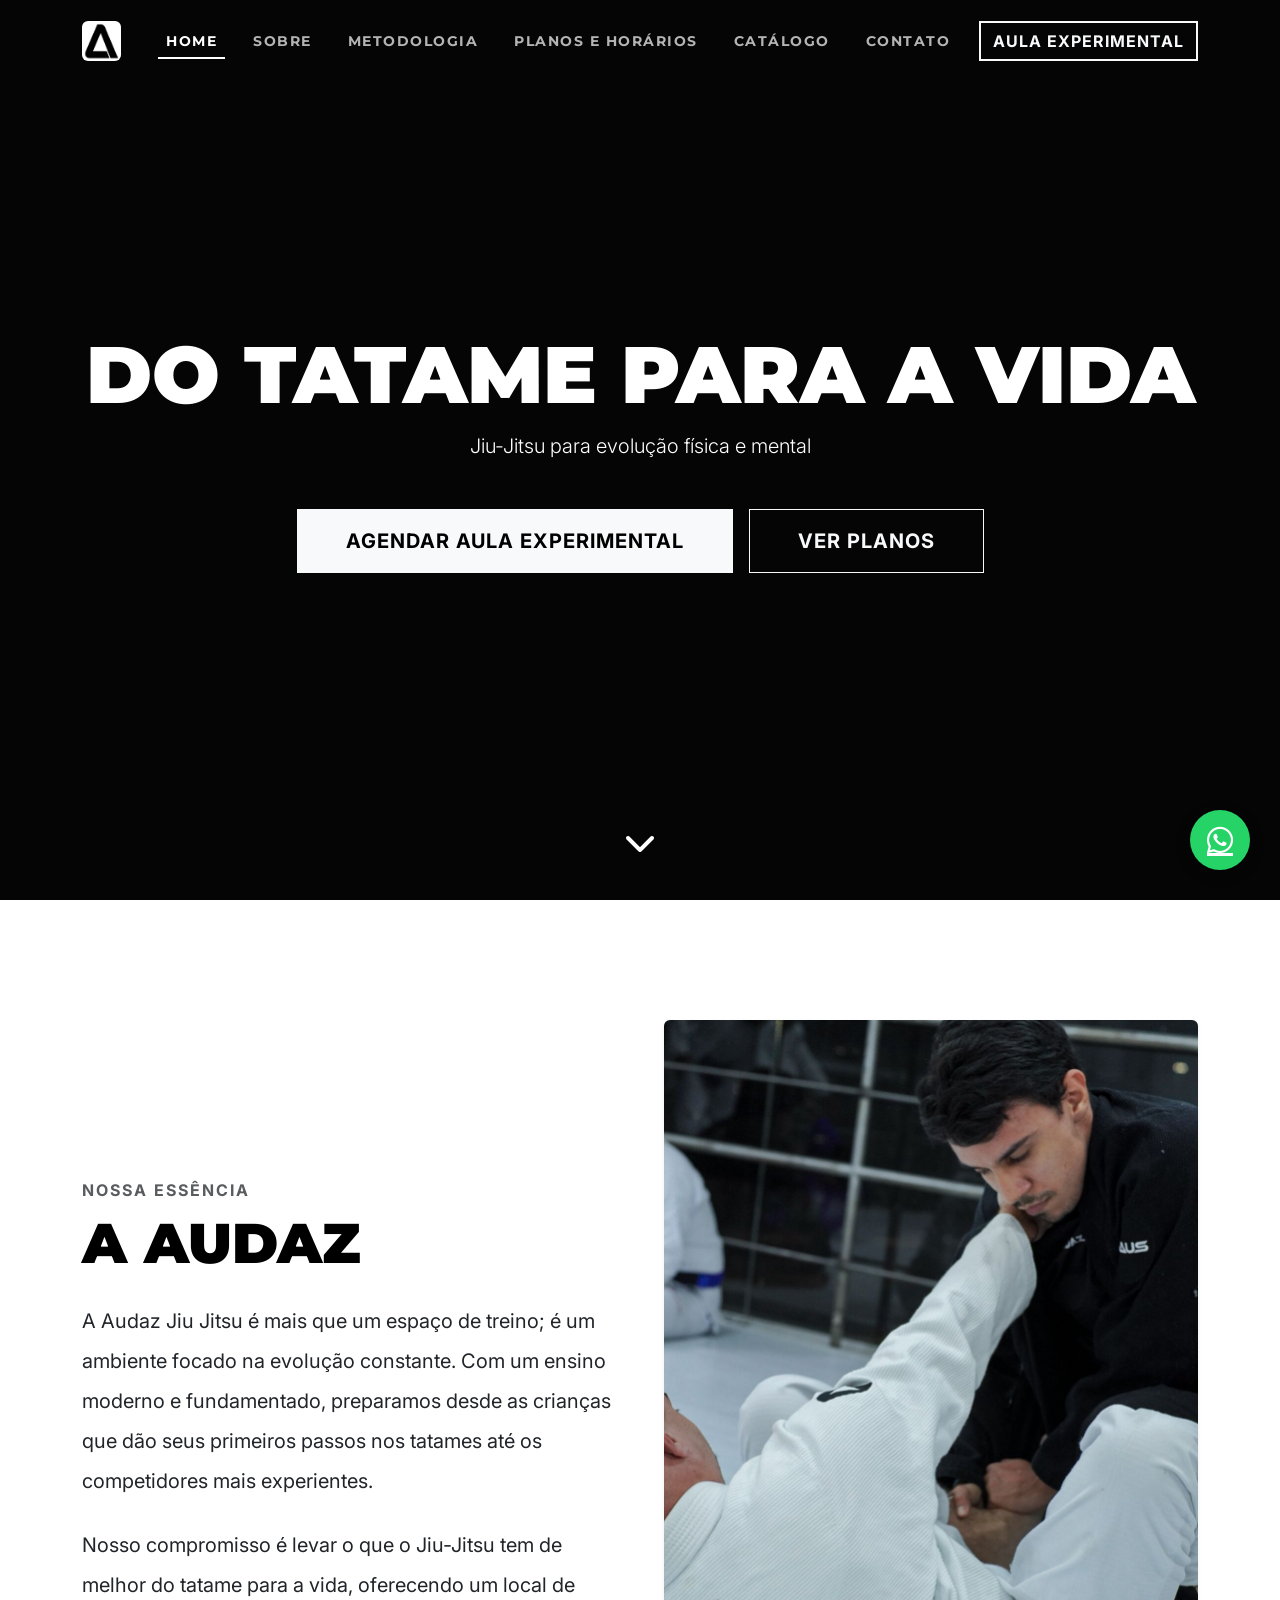
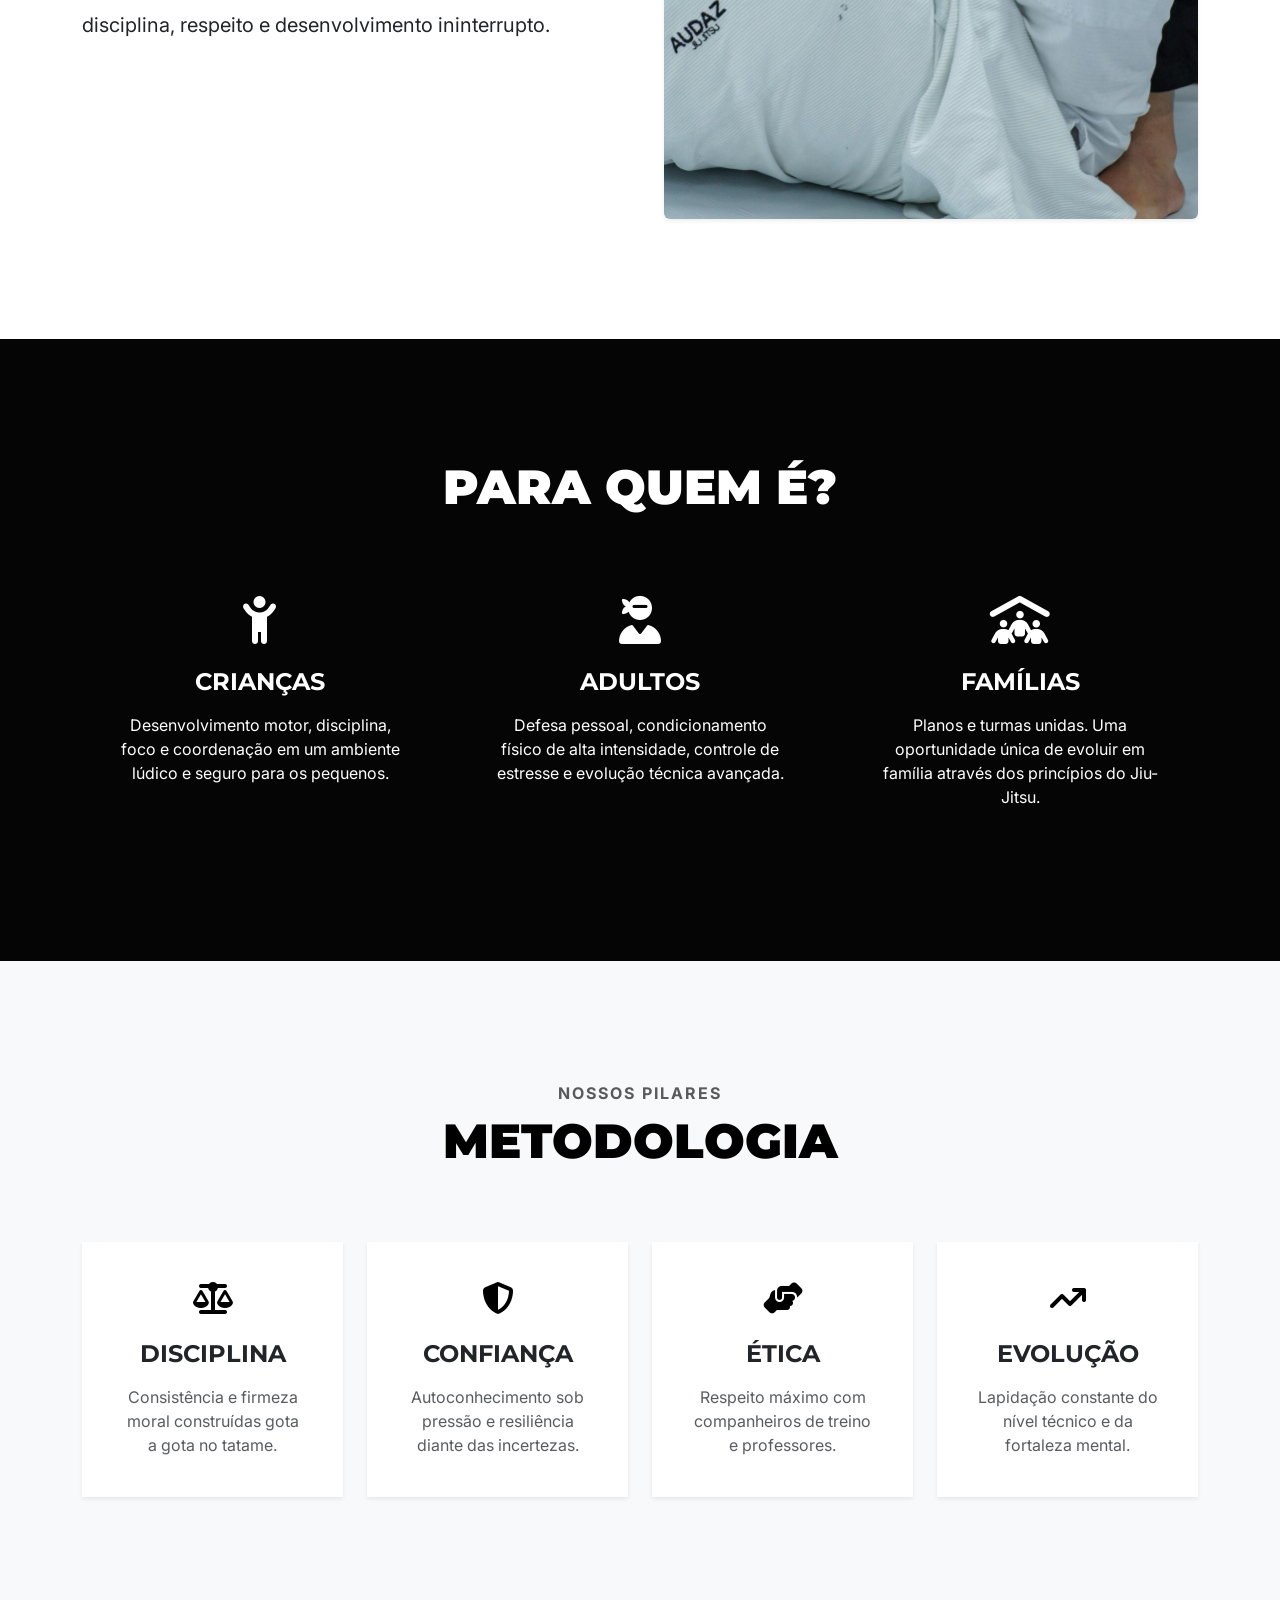
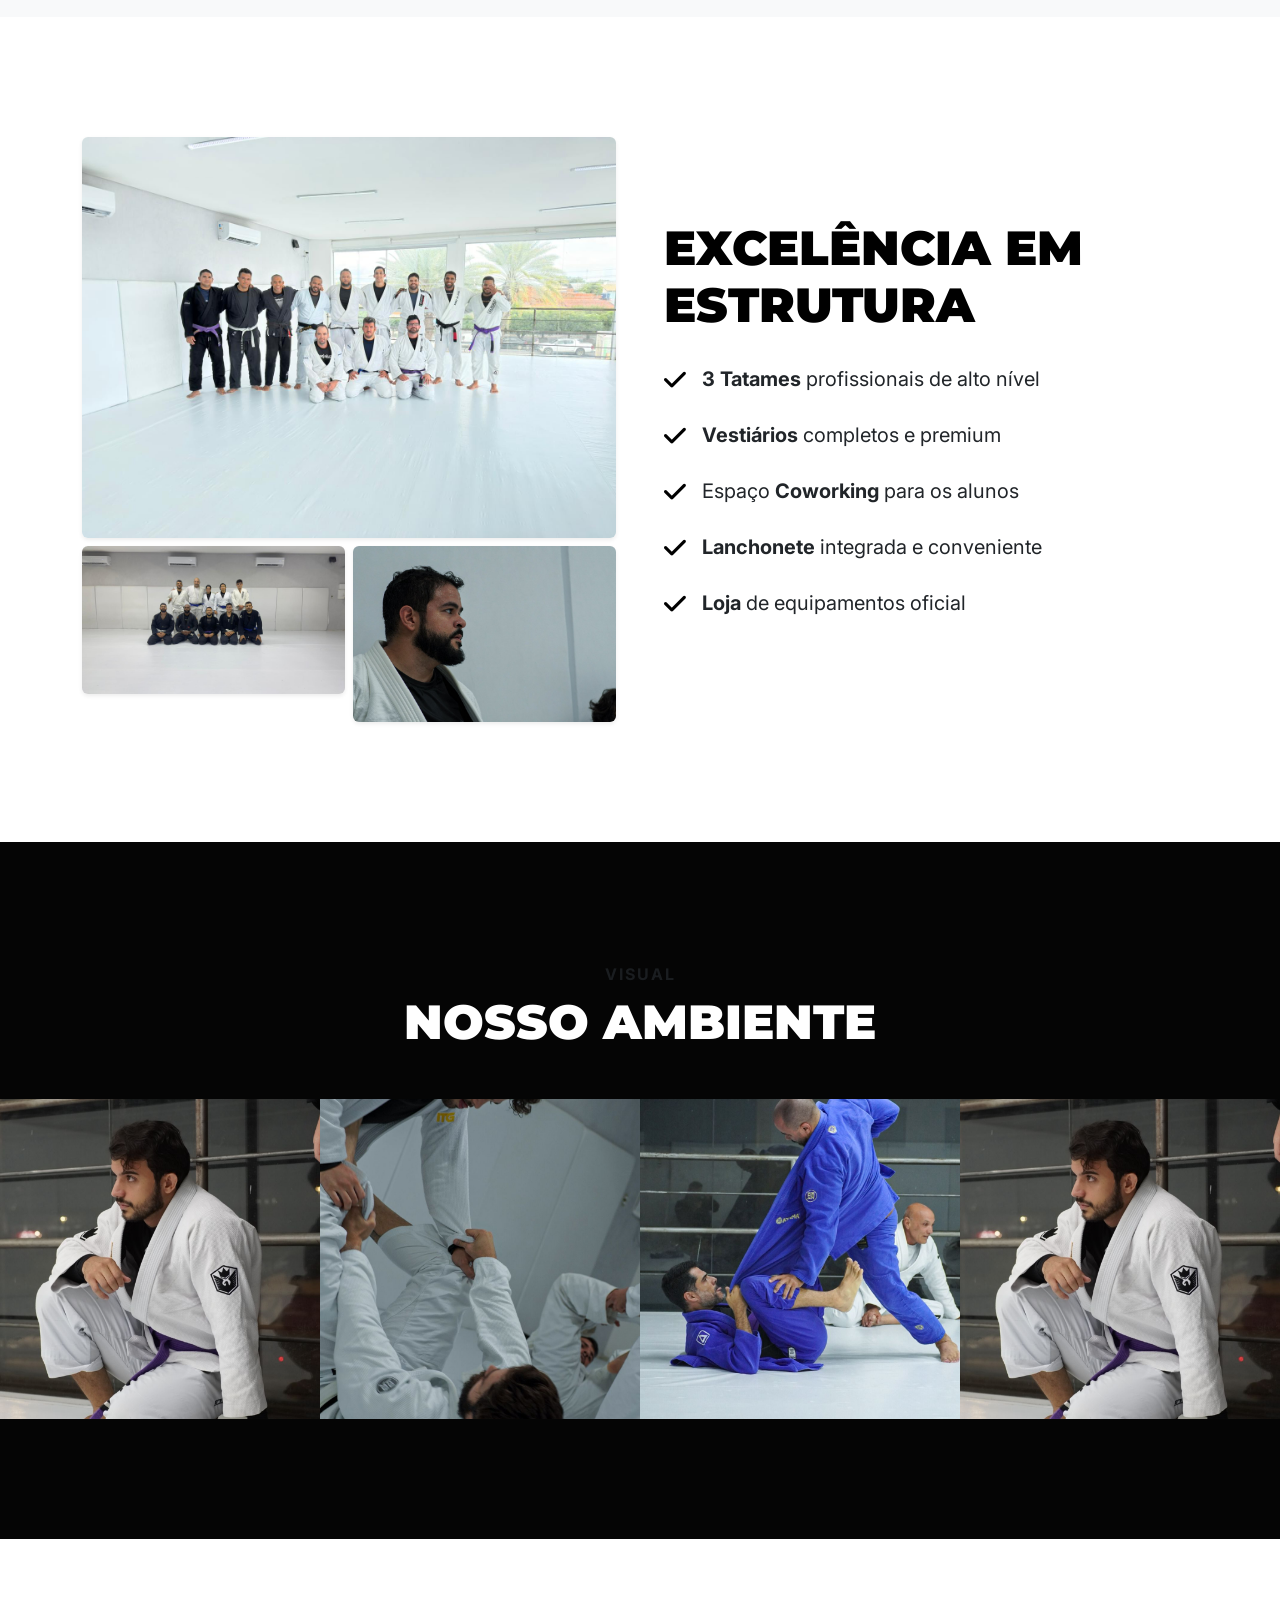
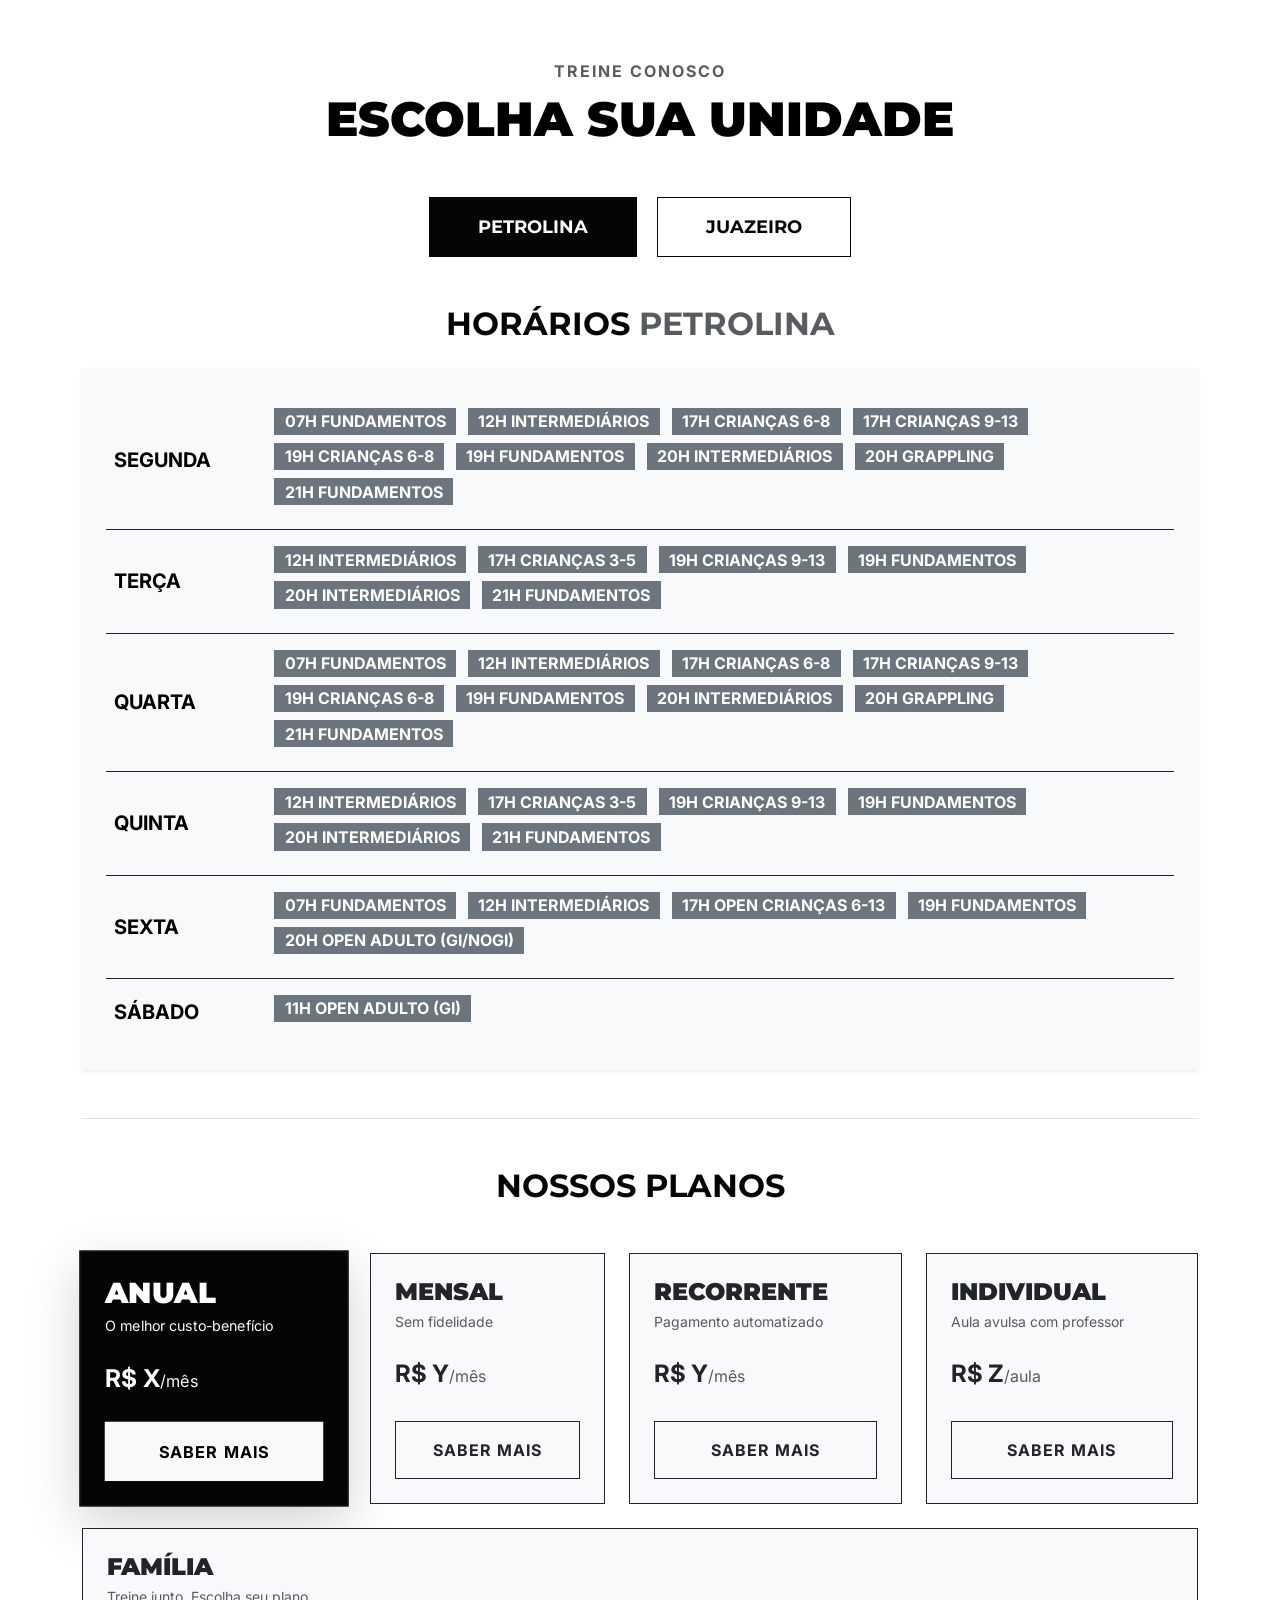
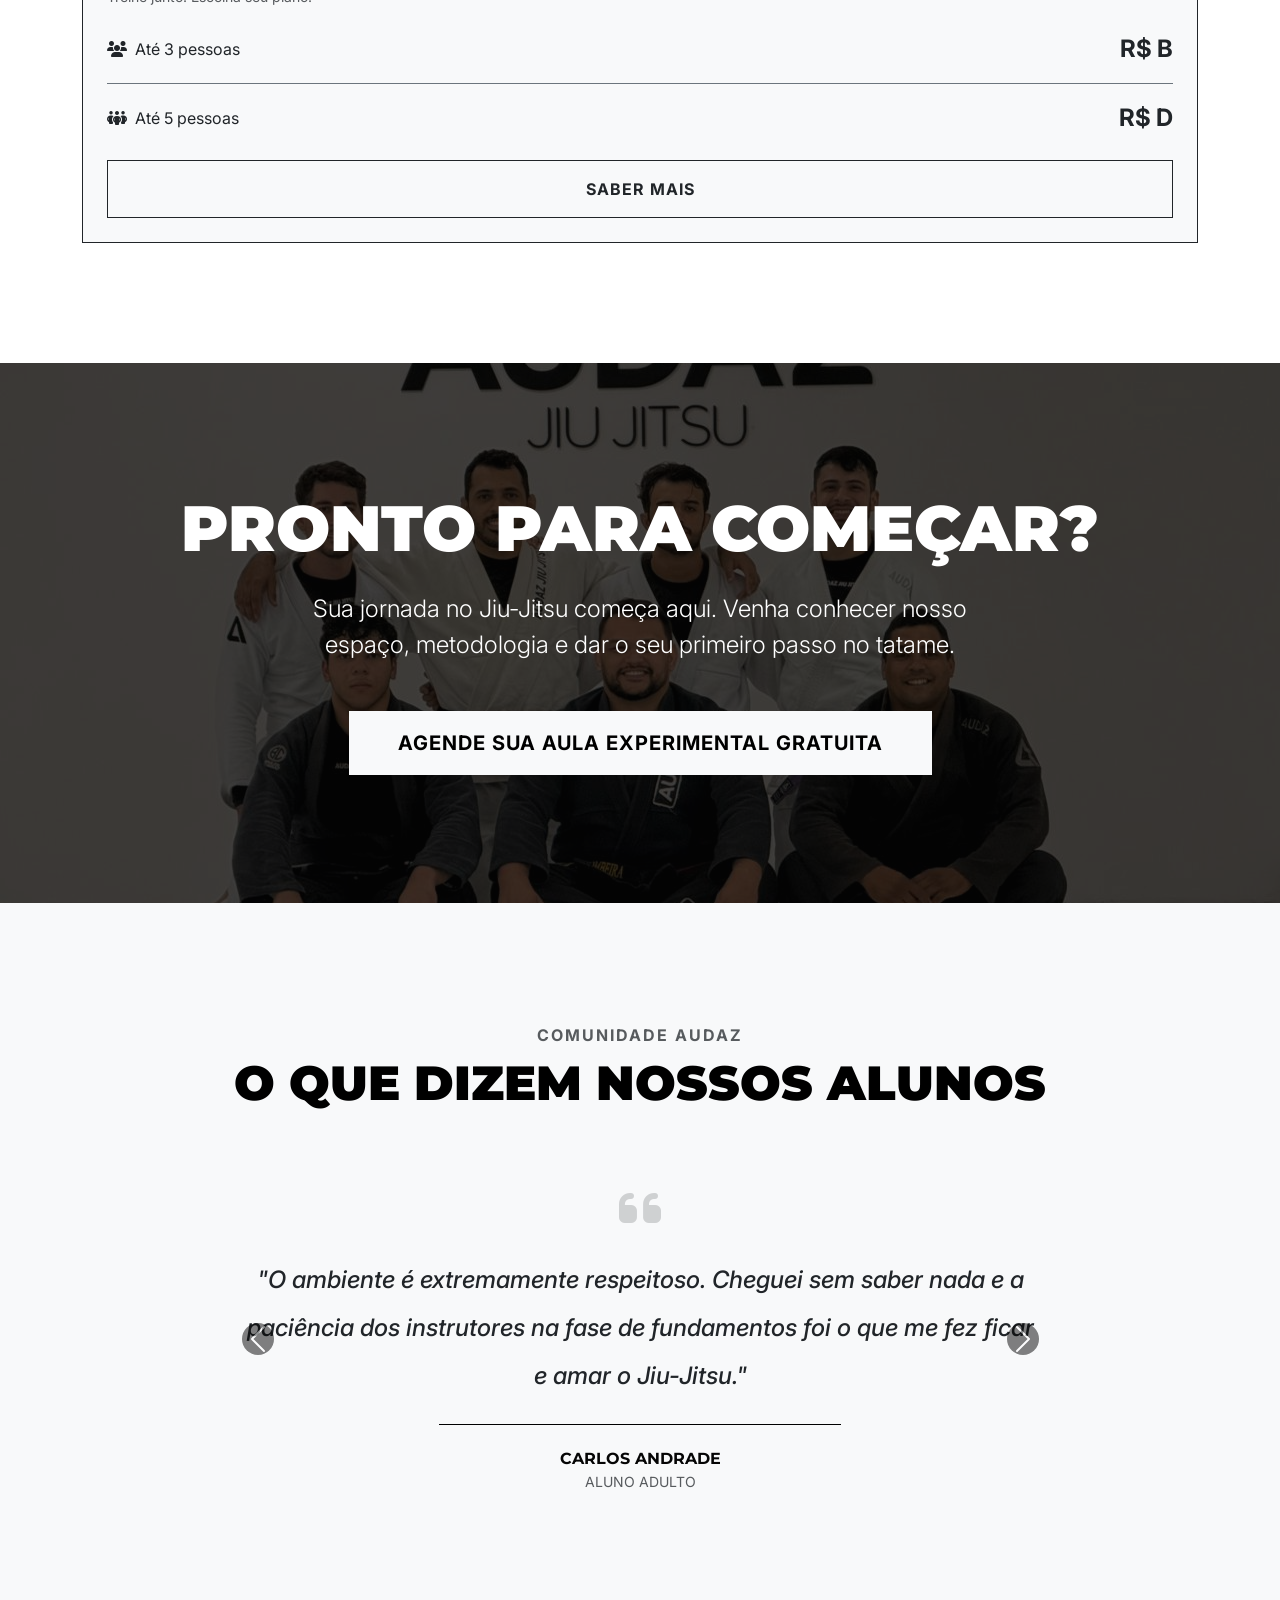
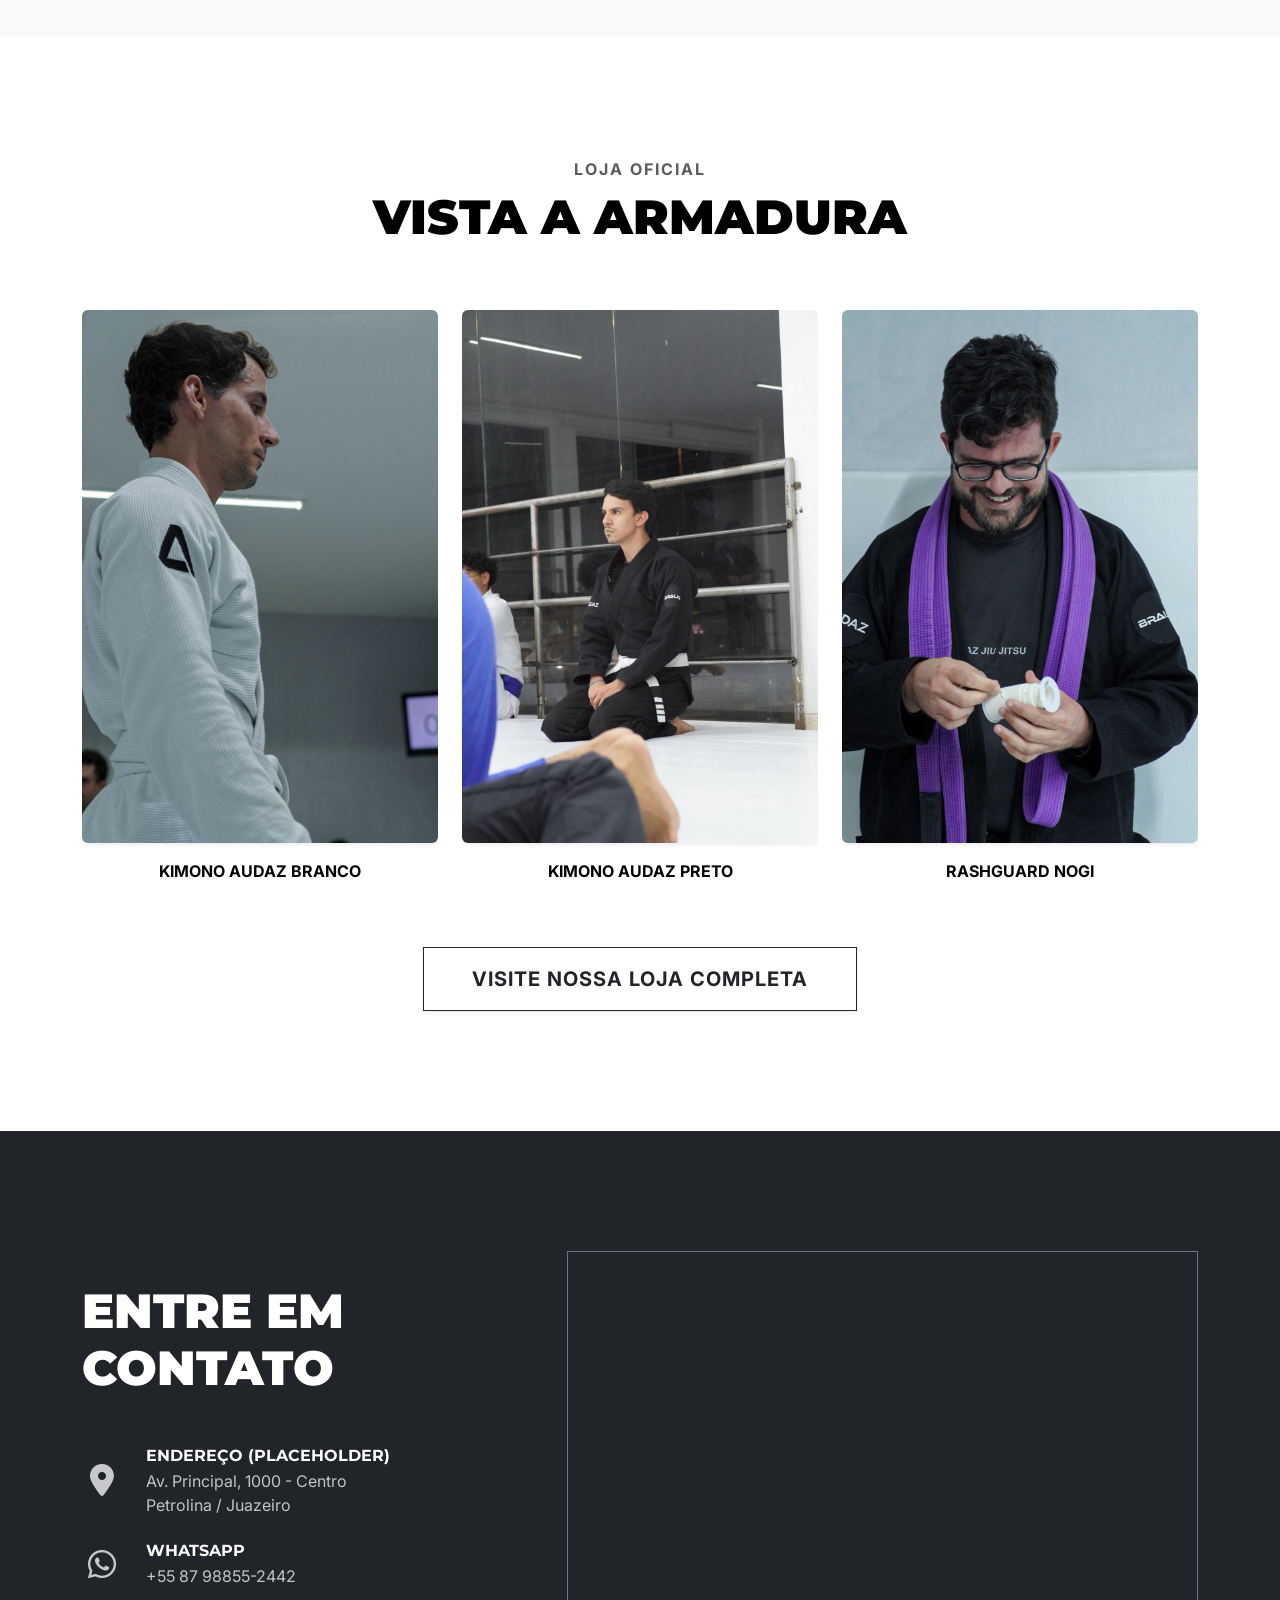
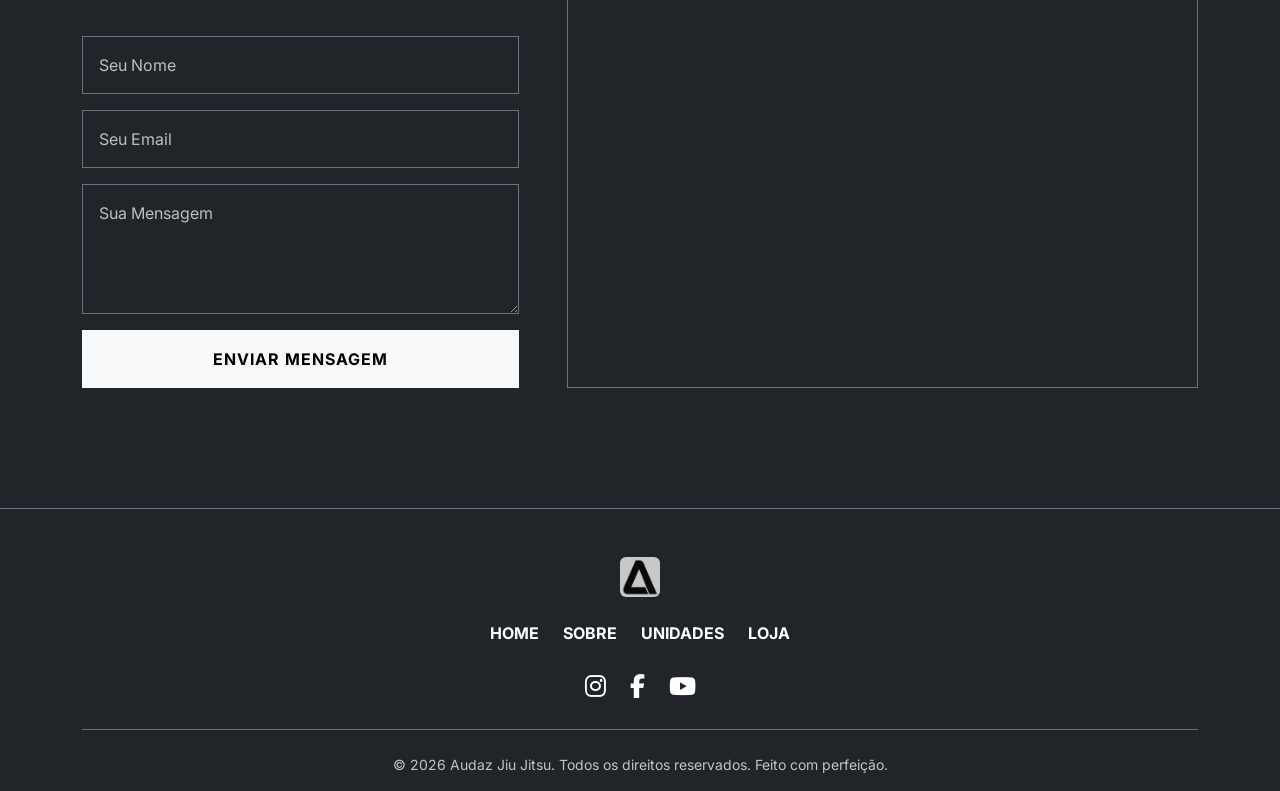
==== index.html @ d6ba0cc9 "subindo para github" ====
<!DOCTYPE html>
<html lang="pt-BR">
<head>
    <meta charset="UTF-8">
    <meta name="viewport" content="width=device-width, initial-scale=1.0">
    <title>Audaz Jiu Jitsu | Evolução Física e Mental</title>
    <meta name="description" content="Academia Audaz Jiu Jitsu. Do tatame para a vida. Evolução física e mental para crianças, adultos e famílias em Petrolina e Juazeiro.">
    
    <!-- Google Fonts: Inter and Oswald/Montserrat -->
    <link rel="preconnect" href="https://fonts.googleapis.com">
    <link rel="preconnect" href="https://fonts.gstatic.com" crossorigin>
    <link href="https://fonts.googleapis.com/css2?family=Inter:wght@300;400;500;600&family=Montserrat:wght@700;800;900&display=swap" rel="stylesheet">
    
    <!-- Bootstrap 5.3 CSS -->
    <link href="https://cdn.jsdelivr.net/npm/bootstrap@5.3.2/dist/css/bootstrap.min.css" rel="stylesheet">
    
    <!-- FontAwesome (Icons) -->
    <link rel="stylesheet" href="https://cdnjs.cloudflare.com/ajax/libs/font-awesome/6.4.2/css/all.min.css">
    
    <!-- AOS Animate CSS -->
    <link href="https://unpkg.com/aos@2.3.1/dist/aos.css" rel="stylesheet">
    
    <!-- Custom CSS -->
    <link rel="stylesheet" href="css/style.css">
</head>
<body data-bs-spy="scroll" data-bs-target="#mainNav" data-bs-offset="100" tabindex="0">

    <!-- FLOATING WHATSAPP -->
    <a href="https://wa.me/5587988552442" target="_blank" class="floating-wa">
        <i class="fa-brands fa-whatsapp"></i>
    </a>

    <!-- HEADER / NAVBAR -->
    <nav id="mainNav" class="navbar navbar-expand-lg fixed-top py-3">
        <div class="container">
            <a class="navbar-brand text-uppercase fw-bold" href="#">
                <img src="assets/img/logo.jpg" alt="Audaz Logo" class="logo-img rounded">
            </a>
            <button class="navbar-toggler" type="button" data-bs-toggle="collapse" data-bs-target="#navbarContent" aria-controls="navbarContent" aria-expanded="false" aria-label="Toggle navigation">
                <i class="fa-solid fa-bars text-white"></i>
            </button>
            <div class="collapse navbar-collapse" id="navbarContent">
                <ul class="navbar-nav mx-auto mb-2 mb-lg-0 text-center text-uppercase fw-bold nav-links">
                    <li class="nav-item"><a class="nav-link" href="#home">Home</a></li>
                    <li class="nav-item"><a class="nav-link" href="#sobre">Sobre</a></li>
                    <li class="nav-item"><a class="nav-link" href="#metodologia">Metodologia</a></li>
                    <li class="nav-item"><a class="nav-link" href="#unidades">Planos e Horários</a></li>
                    <li class="nav-item"><a class="nav-link" href="#catalogo">Catálogo</a></li>
                    <li class="nav-item"><a class="nav-link" href="#contato">Contato</a></li>
                </ul>
                <div class="d-flex justify-content-center">
                    <a href="#aula-experimental" class="btn btn-outline-light rounded-0 text-uppercase fw-bold btn-aula">Aula Experimental</a>
                </div>
            </div>
        </div>
    </nav>

    <!-- HERO SECTION -->
    <section id="home" class="hero-section d-flex align-items-center justify-content-center">
        <!-- Placeholder Cover Background (Grayscale Filter via CSS) -->
        <div class="hero-bg" style="background-image: url('assets/img/banner.png');"></div>
        <div class="container position-relative text-center text-white" data-aos="fade-up" data-aos-duration="1000">
            <h1 class="display-1 text-uppercase fw-900 mb-2 hero-title">Do tatame para a vida</h1>
            <p class="lead mb-5 hero-subtitle">Jiu-Jitsu para evolução física e mental</p>
            <div class="d-flex gap-3 justify-content-center flex-wrap">
                <a href="#aula-experimental" class="btn btn-light rounded-0 btn-lg text-uppercase fw-bold px-5 py-3">Agendar Aula Experimental</a>
                <a href="#unidades" class="btn btn-outline-light rounded-0 btn-lg text-uppercase fw-bold px-5 py-3">Ver Planos</a>
            </div>
        </div>
        <div class="scroll-indicator">
            <a href="#sobre" class="text-white"><i class="fa-solid fa-chevron-down fa-2x"></i></a>
        </div>
    </section>

    <!-- SOBRE NOS -->
    <section id="sobre" class="py-s spacing-xl">
        <div class="container">
            <div class="row align-items-center g-5">
                <div class="col-lg-6" data-aos="fade-right">
                    <span class="text-uppercase fw-bold text-muted d-block mb-2 letter-spacing">Nossa Essência</span>
                    <h2 class="display-4 text-uppercase fw-900 mb-4 text-black">A Audaz</h2>
                    <p class="fs-5 text-dark font-inter lh-lg mb-4">
                        A Audaz Jiu Jitsu é mais que um espaço de treino; é um ambiente focado na evolução constante. Com um ensino moderno e fundamentado, preparamos desde as crianças que dão seus primeiros passos nos tatames até os competidores mais experientes.
                    </p>
                    <p class="fs-5 text-dark font-inter lh-lg">
                        Nosso compromisso é levar o que o Jiu-Jitsu tem de melhor do tatame para a vida, oferecendo um local de disciplina, respeito e desenvolvimento ininterrupto.
                    </p>
                </div>
                <div class="col-lg-6" data-aos="fade-left">
                    <img src="assets/img/sobre.jpeg" alt="Sobre Audaz" class="img-fluid w-100 rounded shadow-sm" loading="lazy">
                </div>
            </div>
        </div>
    </section>

    <!-- PARA QUEM É -->
    <section id="para-quem" class="bg-black text-white py-s spacing-xl">
        <div class="container text-center">
            <h2 class="display-5 text-uppercase fw-900 mb-5 pb-3">Para Quem É?</h2>
            <div class="row g-4">
                <div class="col-md-4" data-aos="fade-up" data-aos-delay="100">
                    <div class="card bg-transparent border-0 h-100 text-center feature-card text-white">
                        <div class="card-body">
                            <i class="fa-solid fa-child-reaching fa-3x mb-4"></i>
                            <h3 class="h4 text-uppercase fw-bold mb-3">Crianças</h3>
                            <p class="font-inter px-3">Desenvolvimento motor, disciplina, foco e coordenação em um ambiente lúdico e seguro para os pequenos.</p>
                        </div>
                    </div>
                </div>
                <div class="col-md-4" data-aos="fade-up" data-aos-delay="200">
                    <div class="card bg-transparent border-0 h-100 text-center feature-card text-white">
                        <div class="card-body">
                            <i class="fa-solid fa-user-ninja fa-3x mb-4"></i>
                            <h3 class="h4 text-uppercase fw-bold mb-3">Adultos</h3>
                            <p class="font-inter px-3">Defesa pessoal, condicionamento físico de alta intensidade, controle de estresse e evolução técnica avançada.</p>
                        </div>
                    </div>
                </div>
                <div class="col-md-4" data-aos="fade-up" data-aos-delay="300">
                    <div class="card bg-transparent border-0 h-100 text-center feature-card text-white">
                        <div class="card-body">
                            <i class="fa-solid fa-people-roof fa-3x mb-4"></i>
                            <h3 class="h4 text-uppercase fw-bold mb-3">Famílias</h3>
                            <p class="font-inter px-3">Planos e turmas unidas. Uma oportunidade única de evoluir em família através dos princípios do Jiu-Jitsu.</p>
                        </div>
                    </div>
                </div>
            </div>
        </div>
    </section>

    <!-- METODOLOGIA -->
    <section id="metodologia" class="py-s spacing-xl bg-light">
        <div class="container">
            <div class="text-center mb-5 pb-3" data-aos="fade-up">
                <span class="text-uppercase fw-bold text-muted d-block mb-2 letter-spacing">Nossos Pilares</span>
                <h2 class="display-5 text-uppercase fw-900 text-black">Metodologia</h2>
            </div>
            <div class="row g-4">
                <div class="col-md-6 col-lg-3" data-aos="fade-up" data-aos-delay="100">
                    <div class="card h-100 border-0 rounded-0 shadow-sm text-center p-4 card-hover">
                        <div class="card-body">
                            <div class="icon-wrapper mb-4 mx-auto text-black">
                                <i class="fa-solid fa-scale-balanced fa-2x"></i>
                            </div>
                            <h4 class="text-uppercase fw-bold mb-3">Disciplina</h4>
                            <p class="text-muted font-inter mb-0">Consistência e firmeza moral construídas gota a gota no tatame.</p>
                        </div>
                    </div>
                </div>
                <div class="col-md-6 col-lg-3" data-aos="fade-up" data-aos-delay="200">
                    <div class="card h-100 border-0 rounded-0 shadow-sm text-center p-4 card-hover">
                        <div class="card-body">
                            <div class="icon-wrapper mb-4 mx-auto text-black">
                                <i class="fa-solid fa-shield-halved fa-2x"></i>
                            </div>
                            <h4 class="text-uppercase fw-bold mb-3">Confiança</h4>
                            <p class="text-muted font-inter mb-0">Autoconhecimento sob pressão e resiliência diante das incertezas.</p>
                        </div>
                    </div>
                </div>
                <div class="col-md-6 col-lg-3" data-aos="fade-up" data-aos-delay="300">
                    <div class="card h-100 border-0 rounded-0 shadow-sm text-center p-4 card-hover">
                        <div class="card-body">
                            <div class="icon-wrapper mb-4 mx-auto text-black">
                                <i class="fa-solid fa-handshake-angle fa-2x"></i>
                            </div>
                            <h4 class="text-uppercase fw-bold mb-3">Ética</h4>
                            <p class="text-muted font-inter mb-0">Respeito máximo com companheiros de treino e professores.</p>
                        </div>
                    </div>
                </div>
                <div class="col-md-6 col-lg-3" data-aos="fade-up" data-aos-delay="400">
                    <div class="card h-100 border-0 rounded-0 shadow-sm text-center p-4 card-hover">
                        <div class="card-body">
                            <div class="icon-wrapper mb-4 mx-auto text-black">
                                <i class="fa-solid fa-arrow-trend-up fa-2x"></i>
                            </div>
                            <h4 class="text-uppercase fw-bold mb-3">Evolução</h4>
                            <p class="text-muted font-inter mb-0">Lapidação constante do nível técnico e da fortaleza mental.</p>
                        </div>
                    </div>
                </div>
            </div>
        </div>
    </section>

    <!-- ESTRUTURA -->
    <section id="estrutura" class="py-s spacing-xl">
        <div class="container">
            <div class="row align-items-center g-5 flex-lg-row-reverse">
                <div class="col-lg-6" data-aos="fade-left">
                    <h2 class="display-5 text-uppercase fw-900 mb-4 text-black">Excelência em Estrutura</h2>
                    <ul class="list-unstyled lh-lg fs-5 font-inter text-dark estrutura-list mt-4">
                        <li class="mb-3 d-flex align-items-center">
                            <i class="fa-solid fa-check text-black me-3 fa-lg mt-1"></i> 
                            <p class="mb-0"><strong>3 Tatames</strong> profissionais de alto nível</p>
                        </li>
                        <li class="mb-3 d-flex align-items-center">
                            <i class="fa-solid fa-check text-black me-3 fa-lg mt-1"></i> 
                            <p class="mb-0"><strong>Vestiários</strong> completos e premium</p>
                        </li>
                        <li class="mb-3 d-flex align-items-center">
                            <i class="fa-solid fa-check text-black me-3 fa-lg mt-1"></i> 
                            <p class="mb-0">Espaço <strong>Coworking</strong> para os alunos</p>
                        </li>
                        <li class="mb-3 d-flex align-items-center">
                            <i class="fa-solid fa-check text-black me-3 fa-lg mt-1"></i> 
                            <p class="mb-0"><strong>Lanchonete</strong> integrada e conveniente</p>
                        </li>
                        <li class="mb-3 d-flex align-items-center">
                            <i class="fa-solid fa-check text-black me-3 fa-lg mt-1"></i> 
                            <p class="mb-0"><strong>Loja</strong> de equipamentos oficial</p>
                        </li>
                    </ul>
                </div>
                <div class="col-lg-6" data-aos="fade-right">
                    <div class="row g-2">
                        <div class="col-12">
                            <img src="assets/img/Estrutura.jpeg" alt="Estrutura principal" class="img-fluid w-100 rounded shadow-sm">
                        </div>
                        <div class="col-6">
                            <img src="assets/img/Estrutura2.jpeg" alt="Estrutura" class="img-fluid w-100 rounded shadow-sm">
                        </div>
                        <div class="col-6">
                            <img src="assets/img/Estrutura3.jpeg" alt="Estrutura" class="img-fluid w-100 rounded shadow-sm">
                        </div>
                    </div>
                </div>
            </div>
        </div>
    </section>

    <!-- GALERIA -->
    <section id="galeria" class="py-s spacing-xl bg-black text-white">
        <div class="container-fluid px-0">
            <div class="text-center mb-5" data-aos="fade-up">
                <span class="text-uppercase fw-bold text-muted d-block mb-2 letter-spacing">Visual</span>
                <h2 class="display-5 text-uppercase fw-900">Nosso Ambiente</h2>
            </div>
            
            <div class="row g-0">
                <div class="col-md-3 col-6 overflow-hidden" data-aos="fade-up" data-aos-delay="100">
                    <img src="assets/img/galeria.jpeg" alt="Galeria" class="img-fluid w-100 hover-zoom" loading="lazy" style="aspect-ratio: 1/1; object-fit: cover;">
                </div>
                <div class="col-md-3 col-6 overflow-hidden" data-aos="fade-up" data-aos-delay="200">
                    <img src="assets/img/galeria-2.jpeg" alt="Galeria" class="img-fluid w-100 hover-zoom" loading="lazy" style="aspect-ratio: 1/1; object-fit: cover;">
                </div>
                <div class="col-md-3 col-6 overflow-hidden" data-aos="fade-up" data-aos-delay="300">
                    <img src="assets/img/galeria-3.jpeg" alt="Galeria" class="img-fluid w-100 hover-zoom" loading="lazy" style="aspect-ratio: 1/1; object-fit: cover;">
                </div>
                <div class="col-md-3 col-6 overflow-hidden" data-aos="fade-up" data-aos-delay="400">
                    <img src="assets/img/galeria.jpeg" alt="Galeria" class="img-fluid w-100 hover-zoom" loading="lazy" style="aspect-ratio: 1/1; object-fit: cover;">
                </div>
            </div>
        </div>
    </section>

    <!-- UNIDADES, HORÁRIOS & PLANOS (INTERATIVO) -->
    <section id="unidades" class="py-s spacing-xl">
        <div class="container text-center">
            <span class="text-uppercase fw-bold text-muted d-block mb-2 letter-spacing">Treine Conosco</span>
            <h2 class="display-5 text-uppercase fw-900 text-black mb-5">Escolha sua unidade</h2>

            <!-- City Selection Buttons -->
            <ul class="nav nav-pills justify-content-center mb-5 unidade-nav" id="unidades-tab" role="tablist" data-aos="zoom-in">
                <li class="nav-item" role="presentation">
                    <button class="nav-link rounded-0 active text-uppercase fw-bold px-5 py-3" id="petrolina-tab" data-bs-toggle="pill" data-bs-target="#tab-content" type="button" role="tab" aria-selected="true" data-city="Petrolina">Petrolina</button>
                </li>
                <li class="nav-item" role="presentation">
                    <button class="nav-link rounded-0 text-uppercase fw-bold px-5 py-3" id="juazeiro-tab" data-bs-toggle="pill" data-bs-target="#tab-content" type="button" role="tab" aria-selected="false" data-city="Juazeiro">Juazeiro</button>
                </li>
            </ul>

            <!-- Dynamic Content Area -->
            <div class="tab-content" id="unidades-tabContent">
                <div class="tab-pane fade show active" id="tab-content" role="tabpanel" tabindex="0">
                    
                    <!-- HORÁRIOS -->
                    <div class="horarios-section text-start mb-5 pb-5 border-bottom" data-aos="fade-up">
                        <h3 class="h2 text-uppercase fw-bold mb-4 text-center">Horários <span class="city-name-display text-muted">Petrolina</span></h3>
                        
                        <!-- TABELA PETROLINA -->
                        <div id="horarios-petrolina" class="table-responsive bg-light p-4 shadow-sm">
                            <table class="table table-borderless text-uppercase font-inter align-middle schedule-table mb-0">
                                <tbody>
                                    <tr class="border-bottom border-dark">
                                        <th scope="row" class="text-black fw-bold py-3 fs-5" style="width: 15%">Segunda</th>
                                        <td class="py-3">
                                            <span class="badge bg-secondary rounded-0 fs-6 me-2 mb-2">07h Fundamentos</span>
                                            <span class="badge bg-secondary rounded-0 fs-6 me-2 mb-2">12h Intermediários</span>
                                            <span class="badge bg-secondary rounded-0 fs-6 me-2 mb-2">17h Crianças 6-8</span>
                                            <span class="badge bg-secondary rounded-0 fs-6 me-2 mb-2">17h Crianças 9-13</span>
                                            <span class="badge bg-secondary rounded-0 fs-6 me-2 mb-2">19h Crianças 6-8</span>
                                            <span class="badge bg-secondary rounded-0 fs-6 me-2 mb-2">19h Fundamentos</span>
                                            <span class="badge bg-secondary rounded-0 fs-6 me-2 mb-2">20h Intermediários</span>
                                            <span class="badge bg-secondary rounded-0 fs-6 me-2 mb-2">20h Grappling</span>
                                            <span class="badge bg-secondary rounded-0 fs-6 me-2 mb-2">21h Fundamentos</span>
                                        </td>
                                    </tr>
                                    <tr class="border-bottom border-dark">
                                        <th scope="row" class="text-black fw-bold py-3 fs-5">Terça</th>
                                        <td class="py-3">
                                            <span class="badge bg-secondary rounded-0 fs-6 me-2 mb-2">12h Intermediários</span>
                                            <span class="badge bg-secondary rounded-0 fs-6 me-2 mb-2">17h Crianças 3-5</span>
                                            <span class="badge bg-secondary rounded-0 fs-6 me-2 mb-2">19h Crianças 9-13</span>
                                            <span class="badge bg-secondary rounded-0 fs-6 me-2 mb-2">19h Fundamentos</span>
                                            <span class="badge bg-secondary rounded-0 fs-6 me-2 mb-2">20h Intermediários</span>
                                            <span class="badge bg-secondary rounded-0 fs-6 me-2 mb-2">21h Fundamentos</span>
                                        </td>
                                    </tr>
                                    <tr class="border-bottom border-dark">
                                        <th scope="row" class="text-black fw-bold py-3 fs-5">Quarta</th>
                                        <td class="py-3">
                                            <span class="badge bg-secondary rounded-0 fs-6 me-2 mb-2">07h Fundamentos</span>
                                            <span class="badge bg-secondary rounded-0 fs-6 me-2 mb-2">12h Intermediários</span>
                                            <span class="badge bg-secondary rounded-0 fs-6 me-2 mb-2">17h Crianças 6-8</span>
                                            <span class="badge bg-secondary rounded-0 fs-6 me-2 mb-2">17h Crianças 9-13</span>
                                            <span class="badge bg-secondary rounded-0 fs-6 me-2 mb-2">19h Crianças 6-8</span>
                                            <span class="badge bg-secondary rounded-0 fs-6 me-2 mb-2">19h Fundamentos</span>
                                            <span class="badge bg-secondary rounded-0 fs-6 me-2 mb-2">20h Intermediários</span>
                                            <span class="badge bg-secondary rounded-0 fs-6 me-2 mb-2">20h Grappling</span>
                                            <span class="badge bg-secondary rounded-0 fs-6 me-2 mb-2">21h Fundamentos</span>
                                        </td>
                                    </tr>
                                    <tr class="border-bottom border-dark">
                                        <th scope="row" class="text-black fw-bold py-3 fs-5">Quinta</th>
                                        <td class="py-3">
                                            <span class="badge bg-secondary rounded-0 fs-6 me-2 mb-2">12h Intermediários</span>
                                            <span class="badge bg-secondary rounded-0 fs-6 me-2 mb-2">17h Crianças 3-5</span>
                                            <span class="badge bg-secondary rounded-0 fs-6 me-2 mb-2">19h Crianças 9-13</span>
                                            <span class="badge bg-secondary rounded-0 fs-6 me-2 mb-2">19h Fundamentos</span>
                                            <span class="badge bg-secondary rounded-0 fs-6 me-2 mb-2">20h Intermediários</span>
                                            <span class="badge bg-secondary rounded-0 fs-6 me-2 mb-2">21h Fundamentos</span>
                                        </td>
                                    </tr>
                                    <tr class="border-bottom border-dark">
                                        <th scope="row" class="text-black fw-bold py-3 fs-5">Sexta</th>
                                        <td class="py-3">
                                            <span class="badge bg-secondary rounded-0 fs-6 me-2 mb-2">07h Fundamentos</span>
                                            <span class="badge bg-secondary rounded-0 fs-6 me-2 mb-2">12h Intermediários</span>
                                            <span class="badge bg-secondary rounded-0 fs-6 me-2 mb-2">17h Open Crianças 6-13</span>
                                            <span class="badge bg-secondary rounded-0 fs-6 me-2 mb-2">19h Fundamentos</span>
                                            <span class="badge bg-secondary rounded-0 fs-6 me-2 mb-2">20h Open Adulto (Gi/NoGi)</span>
                                        </td>
                                    </tr>
                                    <tr>
                                        <th scope="row" class="text-black fw-bold py-3 fs-5">Sábado</th>
                                        <td class="py-3">
                                            <span class="badge bg-secondary rounded-0 fs-6 me-2 mb-2">11h Open Adulto (Gi)</span>
                                        </td>
                                    </tr>
                                </tbody>
                            </table>
                        </div>

                        <!-- TABELA JUAZEIRO -->
                        <div id="horarios-juazeiro" class="table-responsive bg-light p-4 shadow-sm d-none">
                            <table class="table table-borderless text-uppercase font-inter align-middle schedule-table mb-0">
                                <tbody>
                                    <tr class="border-bottom border-dark">
                                        <th scope="row" class="text-black fw-bold py-3 fs-5" style="width: 15%">Segunda</th>
                                        <td class="py-3">
                                            <span class="badge bg-secondary rounded-0 fs-6 me-2 mb-2">07h Fundamentos</span>
                                            <span class="badge bg-secondary rounded-0 fs-6 me-2 mb-2">17h Crianças 6-8</span>
                                            <span class="badge bg-secondary rounded-0 fs-6 me-2 mb-2">17h Crianças 9-13</span>
                                            <span class="badge bg-secondary rounded-0 fs-6 me-2 mb-2">19h Crianças 6-8</span>
                                            <span class="badge bg-secondary rounded-0 fs-6 me-2 mb-2">19h Fundamentos</span>
                                            <span class="badge bg-secondary rounded-0 fs-6 me-2 mb-2">20h Intermediários</span>
                                            <span class="badge bg-secondary rounded-0 fs-6 me-2 mb-2">20h Grappling</span>
                                            <span class="badge bg-secondary rounded-0 fs-6 me-2 mb-2">21h Fundamentos</span>
                                        </td>
                                    </tr>
                                    <tr class="border-bottom border-dark">
                                        <th scope="row" class="text-black fw-bold py-3 fs-5">Terça</th>
                                        <td class="py-3">
                                            <span class="badge bg-secondary rounded-0 fs-6 me-2 mb-2">17h Crianças 3-5</span>
                                            <span class="badge bg-secondary rounded-0 fs-6 me-2 mb-2">19h Crianças 9-13</span>
                                            <span class="badge bg-secondary rounded-0 fs-6 me-2 mb-2">19h Fundamentos</span>
                                            <span class="badge bg-secondary rounded-0 fs-6 me-2 mb-2">20h Intermediários</span>
                                            <span class="badge bg-secondary rounded-0 fs-6 me-2 mb-2">21h Fundamentos</span>
                                        </td>
                                    </tr>
                                    <tr class="border-bottom border-dark">
                                        <th scope="row" class="text-black fw-bold py-3 fs-5">Quarta</th>
                                        <td class="py-3">
                                            <span class="badge bg-secondary rounded-0 fs-6 me-2 mb-2">07h Fundamentos</span>
                                            <span class="badge bg-secondary rounded-0 fs-6 me-2 mb-2">17h Crianças 6-8</span>
                                            <span class="badge bg-secondary rounded-0 fs-6 me-2 mb-2">17h Crianças 9-13</span>
                                            <span class="badge bg-secondary rounded-0 fs-6 me-2 mb-2">19h Crianças 6-8</span>
                                            <span class="badge bg-secondary rounded-0 fs-6 me-2 mb-2">19h Fundamentos</span>
                                            <span class="badge bg-secondary rounded-0 fs-6 me-2 mb-2">20h Intermediários</span>
                                            <span class="badge bg-secondary rounded-0 fs-6 me-2 mb-2">20h Grappling</span>
                                            <span class="badge bg-secondary rounded-0 fs-6 me-2 mb-2">21h Fundamentos</span>
                                        </td>
                                    </tr>
                                    <tr class="border-bottom border-dark">
                                        <th scope="row" class="text-black fw-bold py-3 fs-5">Quinta</th>
                                        <td class="py-3">
                                            <span class="badge bg-secondary rounded-0 fs-6 me-2 mb-2">17h Crianças 3-5</span>
                                            <span class="badge bg-secondary rounded-0 fs-6 me-2 mb-2">19h Crianças 9-13</span>
                                            <span class="badge bg-secondary rounded-0 fs-6 me-2 mb-2">19h Fundamentos</span>
                                            <span class="badge bg-secondary rounded-0 fs-6 me-2 mb-2">20h Intermediários</span>
                                            <span class="badge bg-secondary rounded-0 fs-6 me-2 mb-2">21h Fundamentos</span>
                                        </td>
                                    </tr>
                                    <tr class="border-bottom border-dark">
                                        <th scope="row" class="text-black fw-bold py-3 fs-5">Sexta</th>
                                        <td class="py-3">
                                            <span class="badge bg-secondary rounded-0 fs-6 me-2 mb-2">07h Fundamentos</span>
                                            <span class="badge bg-secondary rounded-0 fs-6 me-2 mb-2">17h Open Crianças 6-13</span>
                                            <span class="badge bg-secondary rounded-0 fs-6 me-2 mb-2">19h Fundamentos</span>
                                            <span class="badge bg-secondary rounded-0 fs-6 me-2 mb-2">20h Open Adulto (Gi/NoGi)</span>
                                        </td>
                                    </tr>
                                    <tr>
                                        <th scope="row" class="text-black fw-bold py-3 fs-5">Sábado</th>
                                        <td class="py-3">
                                            <span class="badge bg-secondary rounded-0 fs-6 me-2 mb-2">10h Open Adulto (Gi)</span>
                                        </td>
                                    </tr>
                                </tbody>
                            </table>
                        </div>
                    </div>

                    <!-- PLANOS -->
                    <div class="planos-section" data-aos="fade-up">
                        <h3 class="h2 text-uppercase fw-bold mb-5 text-center">Nossos Planos</h3>
                        <div class="row g-4 justify-content-center text-start">
                            <!-- Anual -->
                            <div class="col-lg-auto col-md-6 flex-fill" style="min-width: 280px;">
                                <div class="card h-100 border border-dark rounded-0 px-4 py-4 plan-card bg-black text-white shadow-lg transition-all" style="scale: 1.02;">
                                    <h4 class="text-uppercase fw-900 fs-3 mb-1">Anual</h4>
                                    <p class="text-light font-inter mb-4 small">O melhor custo-benefício</p>
                                    <div class="mb-4">
                                        <span class="fs-4 fw-bold">R$ X</span><span class="text-light">/mês</span>
                                    </div>
                                    <div class="mt-auto">
                                        <a href="#" class="btn btn-light rounded-0 w-100 py-3 text-uppercase fw-bold plan-btn" data-plan="Anual">Saber Mais</a>
                                    </div>
                                </div>
                            </div>
                            <!-- Mensal -->
                            <div class="col-lg-auto col-md-6 flex-fill" style="min-width: 250px;">
                                <div class="card h-100 border border-dark rounded-0 px-4 py-4 plan-card bg-light transition-all">
                                    <h4 class="text-uppercase fw-900 fs-4 mb-1">Mensal</h4>
                                    <p class="text-muted font-inter mb-4 small">Sem fidelidade</p>
                                    <div class="mb-4">
                                        <span class="fs-4 fw-bold">R$ Y</span><span class="text-muted">/mês</span>
                                    </div>
                                    <div class="mt-auto">
                                        <a href="#" class="btn btn-outline-dark rounded-0 w-100 py-3 text-uppercase fw-bold plan-btn" data-plan="Mensal">Saber Mais</a>
                                    </div>
                                </div>
                            </div>
                            <!-- Recorrente -->
                            <div class="col-lg-auto col-md-6 flex-fill" style="min-width: 250px;">
                                <div class="card h-100 border border-dark rounded-0 px-4 py-4 plan-card bg-light transition-all">
                                    <h4 class="text-uppercase fw-900 fs-4 mb-1">Recorrente</h4>
                                    <p class="text-muted font-inter mb-4 small">Pagamento automatizado</p>
                                    <div class="mb-4">
                                        <span class="fs-4 fw-bold">R$ Y</span><span class="text-muted">/mês</span>
                                    </div>
                                    <div class="mt-auto">
                                        <a href="#" class="btn btn-outline-dark rounded-0 w-100 py-3 text-uppercase fw-bold plan-btn" data-plan="Recorrente">Saber Mais</a>
                                    </div>
                                </div>
                            </div>
                            <!-- Individual -->
                            <div class="col-lg-auto col-md-6 flex-fill" style="min-width: 250px;">
                                <div class="card h-100 border border-dark rounded-0 px-4 py-4 plan-card bg-light transition-all">
                                    <h4 class="text-uppercase fw-900 fs-4 mb-1">Individual</h4>
                                    <p class="text-muted font-inter mb-4 small">Aula avulsa com professor</p>
                                    <div class="mb-4">
                                        <span class="fs-4 fw-bold">R$ Z</span><span class="text-muted">/aula</span>
                                    </div>
                                    <div class="mt-auto">
                                        <a href="#" class="btn btn-outline-dark rounded-0 w-100 py-3 text-uppercase fw-bold plan-btn" data-plan="Aula Individual">Saber Mais</a>
                                    </div>
                                </div>
                            </div>
                            <!-- Família -->
                            <div class="col-lg-auto col-md-12 flex-fill" style="min-width: 300px;">
                                <div class="card h-100 border border-dark rounded-0 px-4 py-4 plan-card bg-light transition-all">
                                    <h4 class="text-uppercase fw-900 fs-4 mb-1">Família</h4>
                                    <p class="text-muted font-inter mb-4 small">Treine junto. Escolha seu plano.</p>
                                    <div class="mb-4">
                                        <div class="d-flex justify-content-between align-items-center border-bottom border-secondary pb-3 mb-3">
                                            <span class="font-inter"><i class="fa-solid fa-users me-2"></i>Até 3 pessoas</span>
                                            <span class="fs-4 fw-bold">R$ B</span>
                                        </div>
                                        <div class="d-flex justify-content-between align-items-center">
                                            <span class="font-inter"><i class="fa-solid fa-people-group me-2"></i>Até 5 pessoas</span>
                                            <span class="fs-4 fw-bold">R$ D</span>
                                        </div>
                                    </div>
                                    <div class="mt-auto">
                                        <a href="#" class="btn btn-outline-dark rounded-0 w-100 py-3 text-uppercase fw-bold plan-btn" data-plan="Família">Saber Mais</a>
                                    </div>
                                </div>
                            </div>
                        </div>
                    </div>

                </div>
            </div>
        </div>
    </section>

    <!-- AULA EXPERIMENTAL CTA -->
    <section id="aula-experimental" class="cta-section py-s spacing-xl text-center text-white d-flex align-items-center position-relative">
        <div class="position-absolute top-0 start-0 w-100 h-100 bg-black" style="z-index: 1;"></div>
        <!-- BG Overlay with Image -->
        <div class="position-absolute top-0 start-0 w-100 h-100 opacity-25" style="background: url('assets/img/experimental-2.jpeg') center/cover; z-index: 2;"></div>
        
        <div class="container position-relative" style="z-index: 3;" data-aos="zoom-in">
            <h2 class="display-3 text-uppercase fw-900 mb-4">Pronto para começar?</h2>
            <p class="lead font-inter fs-4 mb-5 max-w-700 mx-auto">Sua jornada no Jiu-Jitsu começa aqui. Venha conhecer nosso espaço, metodologia e dar o seu primeiro passo no tatame.</p>
            <a href="https://wa.me/5587988552442?text=Oi,%20gostaria%20de%20agendar%20uma%20aula%20experimental!" target="_blank" class="btn btn-light btn-lg rounded-0 px-5 py-3 text-uppercase fw-bold shadow-sm custom-hover-btn">Agende sua Aula Experimental Gratuita</a>
        </div>
    </section>

    <!-- DEPOIMENTOS -->
    <section id="depoimentos" class="py-s spacing-xl bg-light">
        <div class="container text-center">
            <span class="text-uppercase fw-bold text-muted d-block mb-2 letter-spacing">Comunidade Audaz</span>
            <h2 class="display-5 text-uppercase fw-900 text-black mb-5">O que dizem nossos alunos</h2>

            <div id="testimonialCarousel" class="carousel slide max-w-900 mx-auto" data-bs-ride="carousel" data-bs-interval="4000">
                <div class="carousel-inner" style="min-height: 250px;">
                    <!-- Depoimento 1 -->
                    <div class="carousel-item active px-5 py-4">
                        <i class="fa-solid fa-quote-left fa-3x text-muted opacity-25 mb-4"></i>
                        <h4 class="font-inter fs-4 lh-lg fst-italic mb-4 text-dark">"O ambiente é extremamente respeitoso. Cheguei sem saber nada e a paciência dos instrutores na fase de fundamentos foi o que me fez ficar e amar o Jiu-Jitsu."</h4>
                        <div class="d-flex align-items-center justify-content-center border-top pt-4 w-50 mx-auto border-black">
                            <div>
                                <h6 class="text-uppercase fw-bold mb-0">Carlos Andrade</h6>
                                <small class="text-muted text-uppercase">Aluno Adulto</small>
                            </div>
                        </div>
                    </div>
                    <!-- Depoimento 2 -->
                    <div class="carousel-item px-5 py-4">
                        <i class="fa-solid fa-quote-left fa-3x text-muted opacity-25 mb-4"></i>
                        <h4 class="font-inter fs-4 lh-lg fst-italic mb-4 text-dark">"A evolução do meu filho foi assustadora. Aos 8 anos ele desenvolveu foco, coordenação e perdeu toda a timidez. A equipe infantil é de ouro!"</h4>
                        <div class="d-flex align-items-center justify-content-center border-top pt-4 w-50 mx-auto border-black">
                            <div>
                                <h6 class="text-uppercase fw-bold mb-0">Mariana Silva</h6>
                                <small class="text-muted text-uppercase">Mãe de aluno Infantil</small>
                            </div>
                        </div>
                    </div>
                    <!-- Depoimento 3 -->
                    <div class="carousel-item px-5 py-4">
                        <i class="fa-solid fa-quote-left fa-3x text-muted opacity-25 mb-4"></i>
                        <h4 class="font-inter fs-4 lh-lg fst-italic mb-4 text-dark">"Encontrei a academia com a estrutura mais premium da região. Tatames de altíssima qualidade, vestiários limpos e um espaço pra eu resolver pendências enquanto treino."</h4>
                        <div class="d-flex align-items-center justify-content-center border-top pt-4 w-50 mx-auto border-black">
                            <div>
                                <h6 class="text-uppercase fw-bold mb-0">Rodrigo Dantas</h6>
                                <small class="text-muted text-uppercase">Aluno Intermediário</small>
                            </div>
                        </div>
                    </div>
                </div>
                <button class="carousel-control-prev text-dark" type="button" data-bs-target="#testimonialCarousel" data-bs-slide="prev">
                    <span class="carousel-control-prev-icon bg-black p-3 rounded-circle" aria-hidden="true" style="filter: none;"></span>
                    <span class="visually-hidden">Previous</span>
                </button>
                <button class="carousel-control-next text-dark" type="button" data-bs-target="#testimonialCarousel" data-bs-slide="next">
                    <span class="carousel-control-next-icon bg-black p-3 rounded-circle" aria-hidden="true" style="filter: none;"></span>
                    <span class="visually-hidden">Next</span>
                </button>
            </div>
        </div>
    </section>

    <!-- CATÁLOGO -->
    <section id="catalogo" class="py-s spacing-xl">
        <div class="container text-center">
            <span class="text-uppercase fw-bold text-muted d-block mb-2 letter-spacing">Loja Oficial</span>
            <h2 class="display-5 text-uppercase fw-900 text-black mb-5 pb-3">Vista a Armadura</h2>
            
            <div class="row g-4 justify-content-center mb-5">
                <div class="col-md-4 col-sm-6" data-aos="fade-up" data-aos-delay="100">
                    <figure class="cat-item">
                        <img src="assets/img/kimono-branco.jpeg" alt="Kimono Branco" class="img-fluid rounded shadow-sm">
                        <figcaption class="mt-3 text-uppercase fw-bold">Kimono Audaz Branco</figcaption>
                    </figure>
                </div>
                <div class="col-md-4 col-sm-6" data-aos="fade-up" data-aos-delay="200">
                    <figure class="cat-item">
                        <img src="assets/img/teste.jpeg" alt="Kimono Preto" class="img-fluid rounded shadow-sm">
                        <figcaption class="mt-3 text-uppercase fw-bold">Kimono Audaz Preto</figcaption>
                    </figure>
                </div>
                <div class="col-md-4 col-sm-6" data-aos="fade-up" data-aos-delay="300">
                    <figure class="cat-item">
                        <img src="assets/img/rash-guard.jpeg" alt="Rashguard Nogi" class="img-fluid rounded shadow-sm">
                        <figcaption class="mt-3 text-uppercase fw-bold">Rashguard Nogi</figcaption>
                    </figure>
                </div>
            </div>
            <a href="https://google.com" target="_blank" class="btn btn-outline-dark rounded-0 px-5 py-3 text-uppercase fw-bold fs-5 shadow-sm" data-aos="fade-up">Visite nossa Loja Completa</a>
        </div>
    </section>

    <!-- CONTATO / MAPA -->
    <section id="contato" class="py-s spacing-xl bg-dark text-white">
        <div class="container">
            <div class="row g-5">
                <div class="col-lg-5" data-aos="fade-right">
                    <span class="text-uppercase fw-bold text-muted d-block mb-2 letter-spacing">Dúvidas?</span>
                    <h2 class="display-5 text-uppercase fw-900 mb-5">Entre em Contato</h2>
                    
                    <ul class="list-unstyled mb-5 font-inter">
                        <li class="d-flex mb-4 align-items-center">
                            <div class="me-4 text-center" style="width: 40px;">
                                <i class="fa-solid fa-location-dot fs-2 text-white opacity-75"></i>
                            </div>
                            <div>
                                <h6 class="text-uppercase fw-bold mb-1">Endereço (Placeholder)</h6>
                                <span class="text-light opacity-75 font-inter">Av. Principal, 1000 - Centro<br>Petrolina / Juazeiro</span>
                            </div>
                        </li>
                        <li class="d-flex align-items-center">
                            <div class="me-4 text-center" style="width: 40px;">
                                <i class="fa-brands fa-whatsapp fs-2 text-white opacity-75"></i>
                            </div>
                            <div>
                                <h6 class="text-uppercase fw-bold mb-1">WhatsApp</h6>
                                <span class="text-light opacity-75 font-inter">+55 87 98855-2442</span>
                            </div>
                        </li>
                    </ul>

                    <!-- FORM -->
                    <form class="font-inter">
                        <div class="mb-3">
                            <input type="text" class="form-control rounded-0 border-secondary bg-transparent text-white p-3" placeholder="Seu Nome" required>
                        </div>
                        <div class="mb-3">
                            <input type="email" class="form-control rounded-0 border-secondary bg-transparent text-white p-3" placeholder="Seu Email" required>
                        </div>
                        <div class="mb-3">
                            <textarea class="form-control rounded-0 border-secondary bg-transparent text-white p-3" rows="4" placeholder="Sua Mensagem" required></textarea>
                        </div>
                        <button type="submit" class="btn btn-light rounded-0 text-uppercase fw-bold w-100 py-3">Enviar Mensagem</button>
                    </form>
                </div>
                <div class="col-lg-7" data-aos="fade-left">
                    <div class="h-100 w-100 border border-secondary" style="min-height: 400px;">
                        <iframe src="https://www.google.com/maps/embed?pb=!1m18!1m12!1m3!1d3936.395400930145!2d-40.4886736!3d-9.3866509!2m3!1f0!2f0!3f0!3m2!1i1024!2i768!4f13.1!3m3!1m2!1s0x7737178b0cb0401%3A0x55318b1eaa59f861!2sAudaz%20Jiu%20Jitsu%20Petrolina!5e0!3m2!1spt-BR!2sbr!4v1775594757342!5m2!1spt-BR!2sbr" width="100%" height="100%" style="border:0; min-height: 400px;" allowfullscreen="" loading="lazy" referrerpolicy="no-referrer-when-downgrade"></iframe>
                    </div>
                </div>
            </div>
        </div>
    </section>

    <!-- FOOTER -->
    <footer class="bg-dark text-white pt-5 pb-3 border-top border-secondary">
        <div class="container text-center">
            <img src="assets/img/logo.jpg" alt="Audaz Logo" class="mb-4 opacity-75 logo-img rounded">
            <div class="d-flex justify-content-center gap-4 mb-4">
                <a href="#home" class="text-white text-decoration-none text-uppercase fw-bold font-inter fs-6">Home</a>
                <a href="#sobre" class="text-white text-decoration-none text-uppercase fw-bold font-inter fs-6">Sobre</a>
                <a href="#unidades" class="text-white text-decoration-none text-uppercase fw-bold font-inter fs-6">Unidades</a>
                <a href="#catalogo" class="text-white text-decoration-none text-uppercase fw-bold font-inter fs-6">Loja</a>
            </div>
            <div class="social-icons d-flex justify-content-center gap-4 mb-4 pb-4 border-bottom border-secondary">
                <a href="#" class="text-white fs-4"><i class="fa-brands fa-instagram"></i></a>
                <a href="#" class="text-white fs-4"><i class="fa-brands fa-facebook-f"></i></a>
                <a href="#" class="text-white fs-4"><i class="fa-brands fa-youtube"></i></a>
            </div>
            <p class="text-light opacity-75 font-inter small mb-0">&copy; <script>document.write(new Date().getFullYear())</script> Audaz Jiu Jitsu. Todos os direitos reservados. Feito com perfeição.</p>
        </div>
    </footer>

    <!-- Bootstrap JS Bundle -->
    <script src="https://cdn.jsdelivr.net/npm/bootstrap@5.3.2/dist/js/bootstrap.bundle.min.js"></script>
    
    <!-- AOS Animate JS -->
    <script src="https://unpkg.com/aos@2.3.1/dist/aos.js"></script>
    
    <!-- Custom JS -->
    <script src="js/main.js"></script>
</body>
</html>
---- css/style.css ----
/* ==============================================================
   AUDAZ JIU JITSU - STYLE GUIDE
   Theme: Minimalist, Black & White, Premium Athletic
============================================================== */

:root {
    --color-black: #050505;
    --color-black-light: #111111;
    --color-white: #ffffff;
    --color-gray-light: #f4f4f4;
    --color-gray-border: #333333;
    
    --font-heading: 'Montserrat', sans-serif;
    --font-body: 'Inter', sans-serif;
}

/* ==============================================================
   TYPOGRAPHY & GLOBAL 
============================================================== */
body {
    font-family: var(--font-body);
    color: var(--color-black);
    background-color: var(--color-white);
    -webkit-font-smoothing: antialiased;
    overflow-x: hidden;
}

h1, h2, h3, h4, h5, h6, .navbar-brand, .nav-link, .btn-uppercase {
    font-family: var(--font-heading);
}

.font-inter {
    font-family: var(--font-body) !important;
}

.fw-900 {
    font-weight: 900 !important;
}

.letter-spacing {
    letter-spacing: 2px;
}

/* Spacing Utilities */
.py-s {
    padding-top: 100px;
    padding-bottom: 100px;
}

.spacing-xl {
    padding-top: 120px;
    padding-bottom: 120px;
}

/* Base override */
.bg-black {
    background-color: var(--color-black) !important;
}

/* ==============================================================
   COMPONENTS
============================================================== */
/* Floating WhatsApp Button */
.floating-wa {
    position: fixed;
    bottom: 30px;
    right: 30px;
    background-color: #25d366;
    color: white;
    width: 60px;
    height: 60px;
    border-radius: 50%;
    display: flex;
    align-items: center;
    justify-content: center;
    font-size: 30px;
    box-shadow: 0 4px 15px rgba(0,0,0,0.2);
    z-index: 9999;
    transition: transform 0.3s ease, background-color 0.3s ease;
}

.floating-wa:hover {
    transform: translateY(-5px);
    background-color: #1ebc5a;
    color: white;
}

/* Buttons */
.btn {
    letter-spacing: 1px;
    transition: all 0.3s ease;
}

.custom-hover-btn:hover {
    background-color: transparent !important;
    color: white !important;
    border-color: white !important;
}

.btn-aula {
    border-width: 2px;
}

.btn-aula:hover {
    background-color: var(--color-white);
    color: var(--color-black) !important;
}

/* ==============================================================
   SECTIONS
============================================================== */

/* Navbar */
.navbar {
    transition: background-color 0.4s ease, padding 0.4s ease;
}

.navbar.scrolled {
    background-color: var(--color-black) !important;
    padding-top: 15px !important;
    padding-bottom: 15px !important;
    box-shadow: 0 2px 10px rgba(0,0,0,0.5);
}

.navbar-nav .nav-link {
    color: rgba(255, 255, 255, 0.7);
    font-size: 0.85rem;
    letter-spacing: 1.5px;
    position: relative;
    margin: 0 10px;
}

.navbar-nav .nav-link:hover, .navbar-nav .nav-link.active {
    color: var(--color-white) !important;
}

.navbar-nav .nav-link::after {
    content: '';
    position: absolute;
    width: 0;
    height: 2px;
    background: white;
    bottom: 0;
    left: 0;
    transition: width 0.3s ease;
}

.navbar-nav .nav-link:hover::after, .navbar-nav .nav-link.active::after {
    width: 100%;
}

.logo-img {
    height: 40px;
    width: auto;
}

/* Hero Section */
.hero-section {
    height: 100vh;
    position: relative;
    background-color: var(--color-black);
    overflow: hidden;
}

.hero-bg {
    position: absolute;
    top: 0;
    left: 0;
    width: 100%;
    height: 100%;
    background-size: cover;
    background-position: center;
    background-attachment: fixed;
    /* Darken and grayscale the background to fit the b&w mood */
    filter: grayscale(100%) brightness(0.6);
    z-index: 0;
}

.scroll-indicator {
    position: absolute;
    bottom: 40px;
    left: 50%;
    transform: translateX(-50%);
    animation: bounce 2s infinite;
    z-index: 10;
}

@keyframes bounce {
    0%, 20%, 50%, 80%, 100% { transform: translateY(0) translateX(-50%); }
    40% { transform: translateY(-20px) translateX(-50%); }
    60% { transform: translateY(-10px) translateX(-50%); }
}

/* Metodologia & Cards */
.card-hover:hover {
    transform: translateY(-10px);
    box-shadow: 0 15px 30px rgba(0,0,0,0.1) !important;
    transition: all 0.3s ease;
}

.feature-card i {
    color: var(--color-white);
    transition: transform 0.3s ease;
}

.feature-card:hover i {
    transform: scale(1.1);
}

/* Galeria */
.hover-zoom {
    transition: transform 0.5s ease;
}

.col-md-3:hover .hover-zoom {
    transform: scale(1.05);
}

.col-md-3 {
    overflow: hidden;
}

/* Unidades, Horários & Planos */
.unidade-nav .nav-link {
    color: var(--color-black);
    background-color: transparent;
    border: 1px solid var(--color-black);
    border-radius: 0;
    margin: 0 10px;
    font-size: 1.1rem;
    transition: all 0.3s ease;
}

.unidade-nav .nav-link.active, .unidade-nav .nav-link:hover {
    background-color: var(--color-black);
    color: var(--color-white);
}

.schedule-table th {
    background: transparent;
}
.schedule-table td {
    background: transparent;
}

.plan-card.transition-all {
    transition: all 0.3s ease;
}

.plan-card:hover {
    box-shadow: 0 15px 30px rgba(0,0,0,0.1) !important;
}

/* Cta Image Specific */
.cta-section {
    min-height: 60vh;
}

.max-w-700 {
    max-width: 700px;
}
.max-w-900 {
    max-width: 900px;
}

/* Catálogo */
.cat-item {
    cursor: pointer;
    overflow: hidden;
}

.cat-item img {
    transition: transform 0.5s ease;
}

.cat-item:hover img {
    transform: scale(1.08);
}

/* Placeholders */
.placeholder-img {
    filter: grayscale(100%);
}

.placeholder-map {
    background-image: repeating-linear-gradient(45deg, #111 25%, transparent 25%, transparent 75%, #111 75%, #111), repeating-linear-gradient(45deg, #111 25%, #050505 25%, #050505 75%, #111 75%, #111);
    background-position: 0 0, 10px 10px;
    background-size: 20px 20px;
}

/* Responsive adjustments */
@media (max-width: 768px) {
    .hero-title {
        font-size: 3rem;
    }
    .hero-subtitle {
        font-size: 1.2rem;
    }
    .spacing-xl {
        padding-top: 80px;
        padding-bottom: 80px;
    }
    .display-4, .display-5 {
        font-size: 2.5rem;
    }
    .unidade-nav .nav-link {
        width: 100%;
        margin: 5px 0;
    }
}

/* Custom form placeholders */
#contato .form-control::placeholder {
    color: rgba(255, 255, 255, 0.7) !important;
    opacity: 1; /* Firefox fix */
}
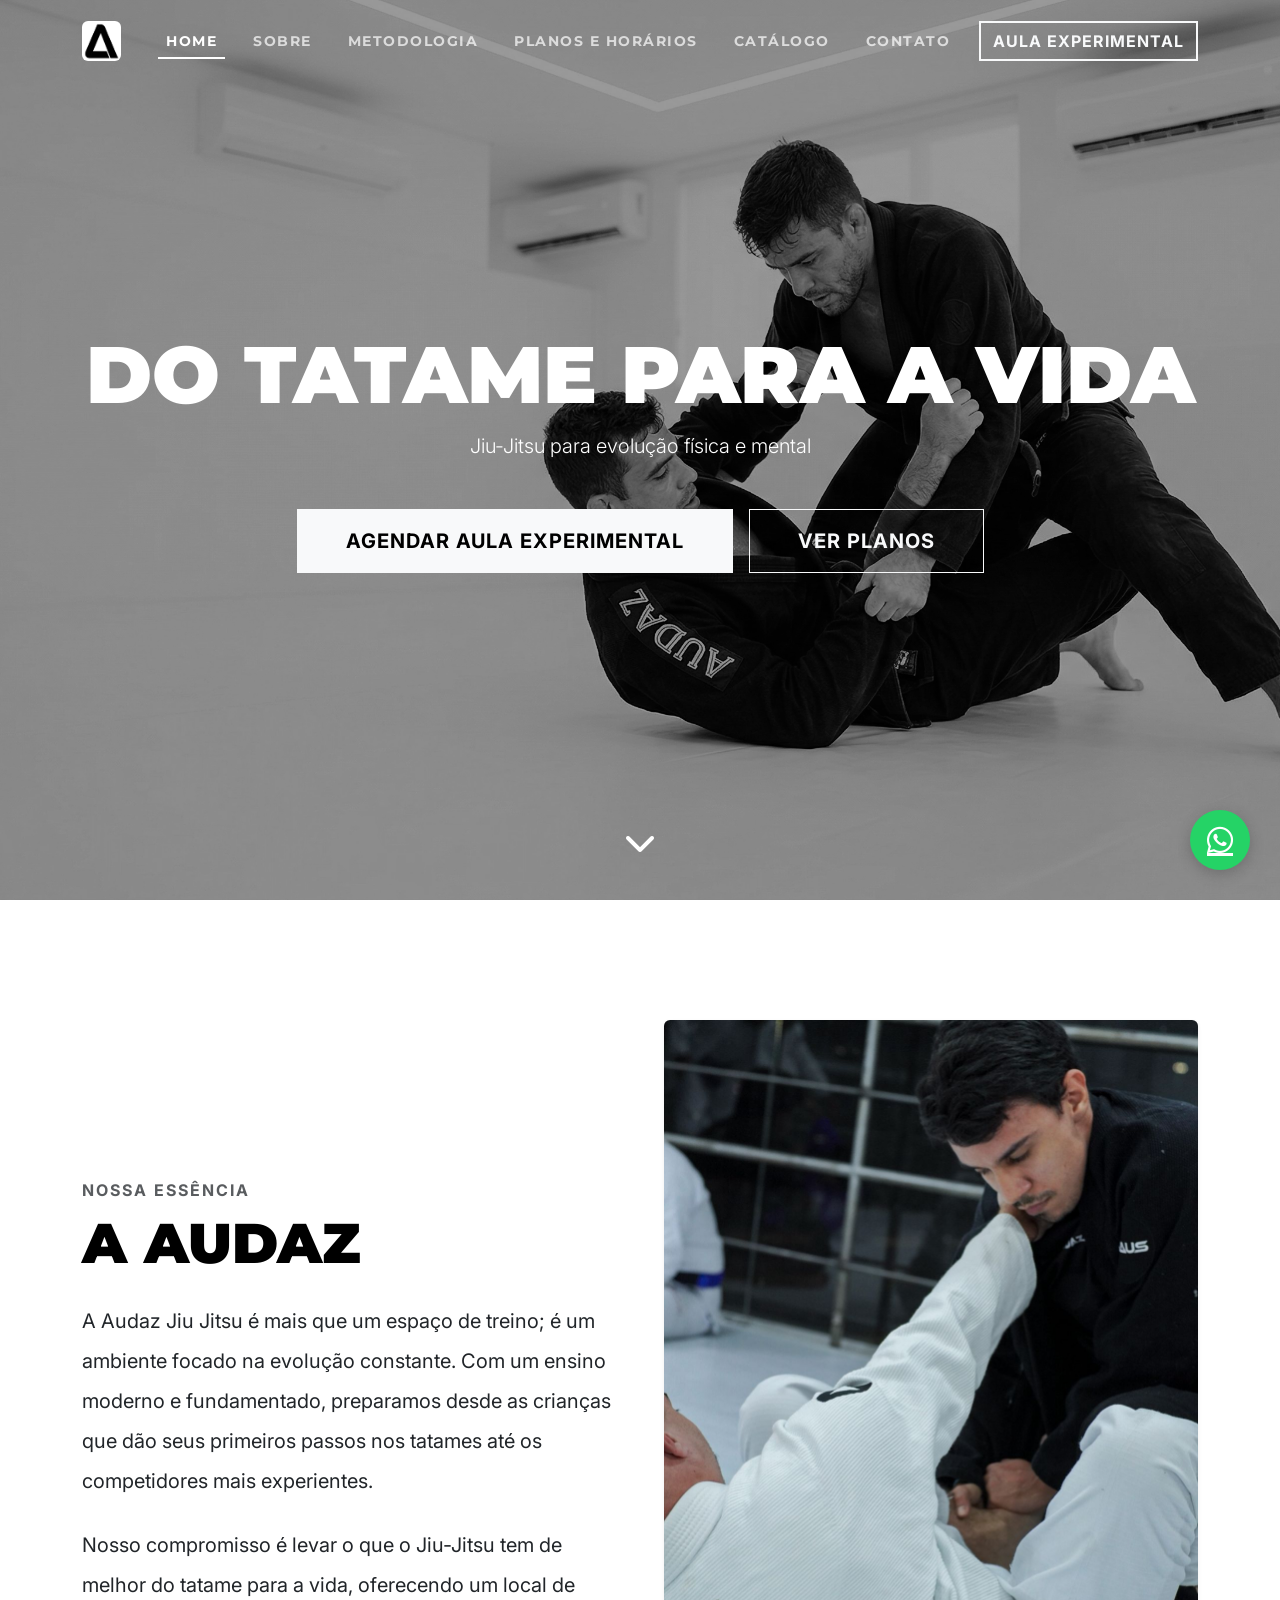
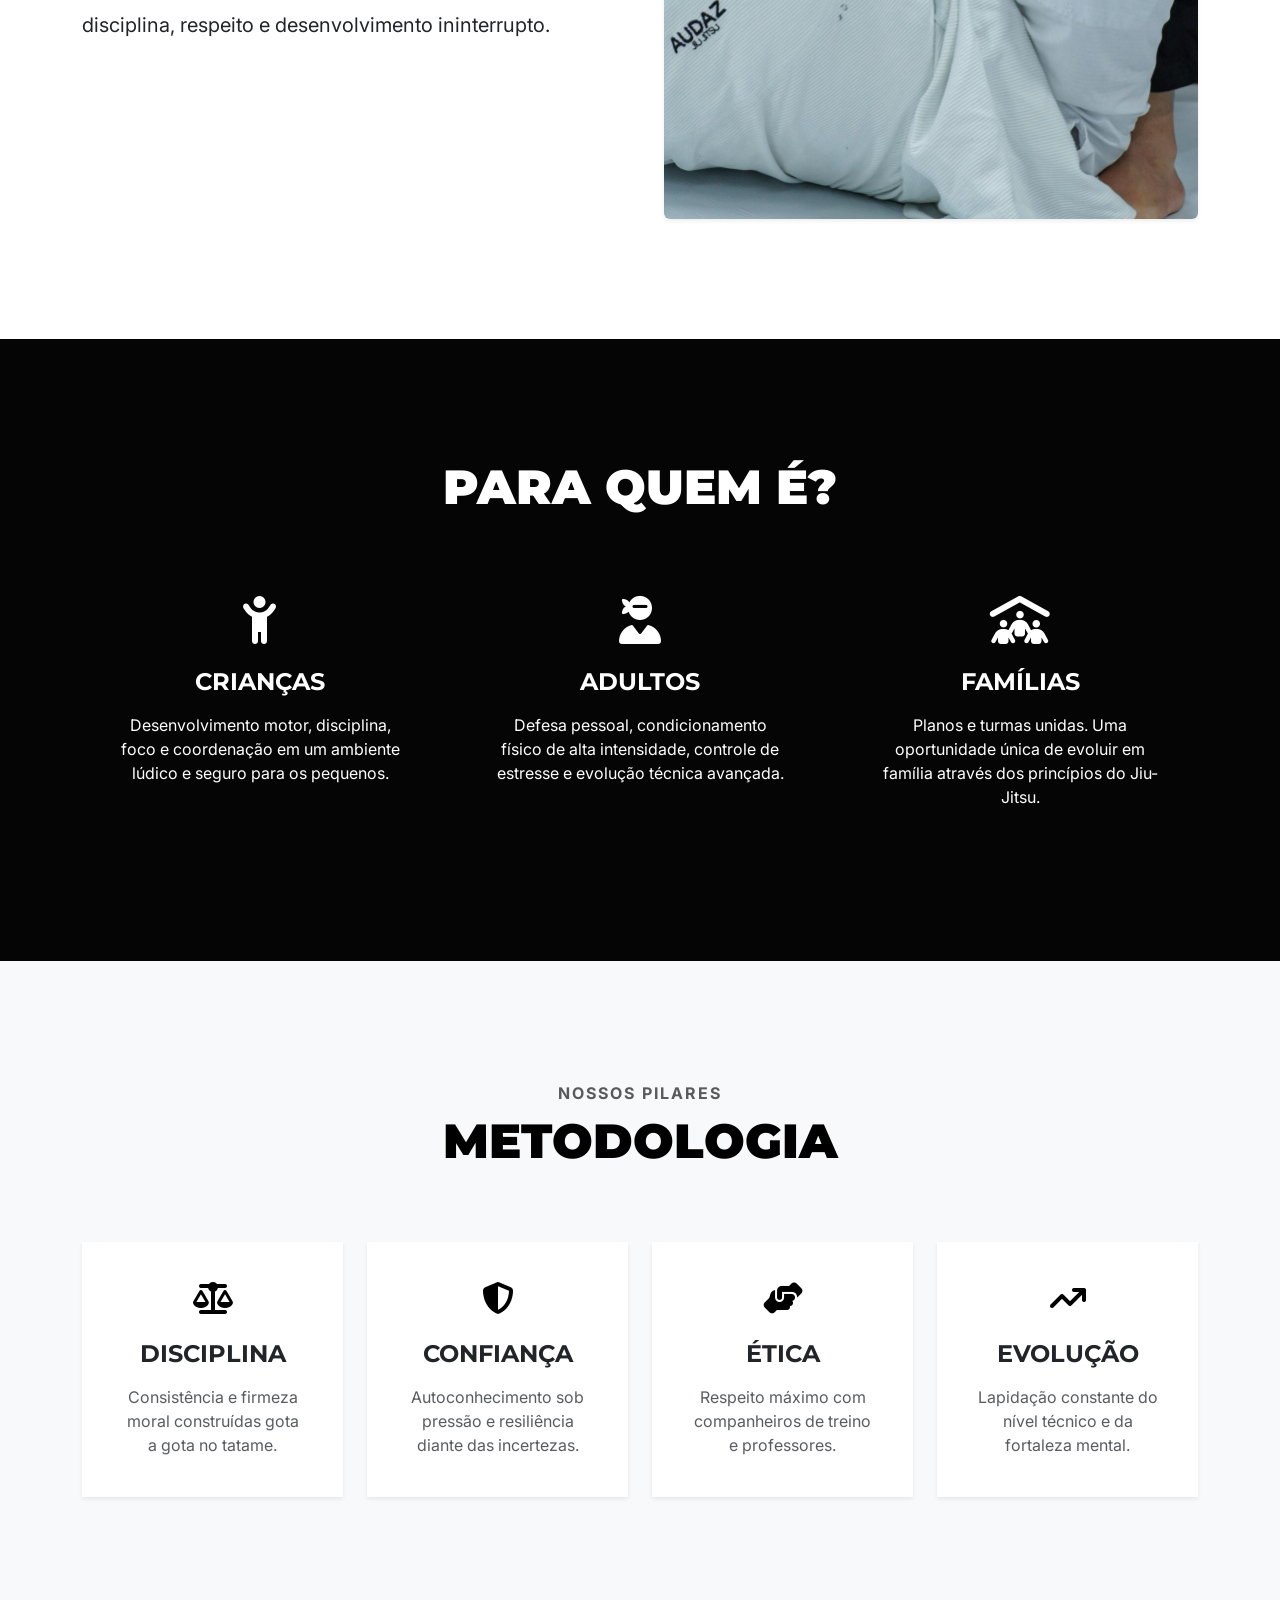
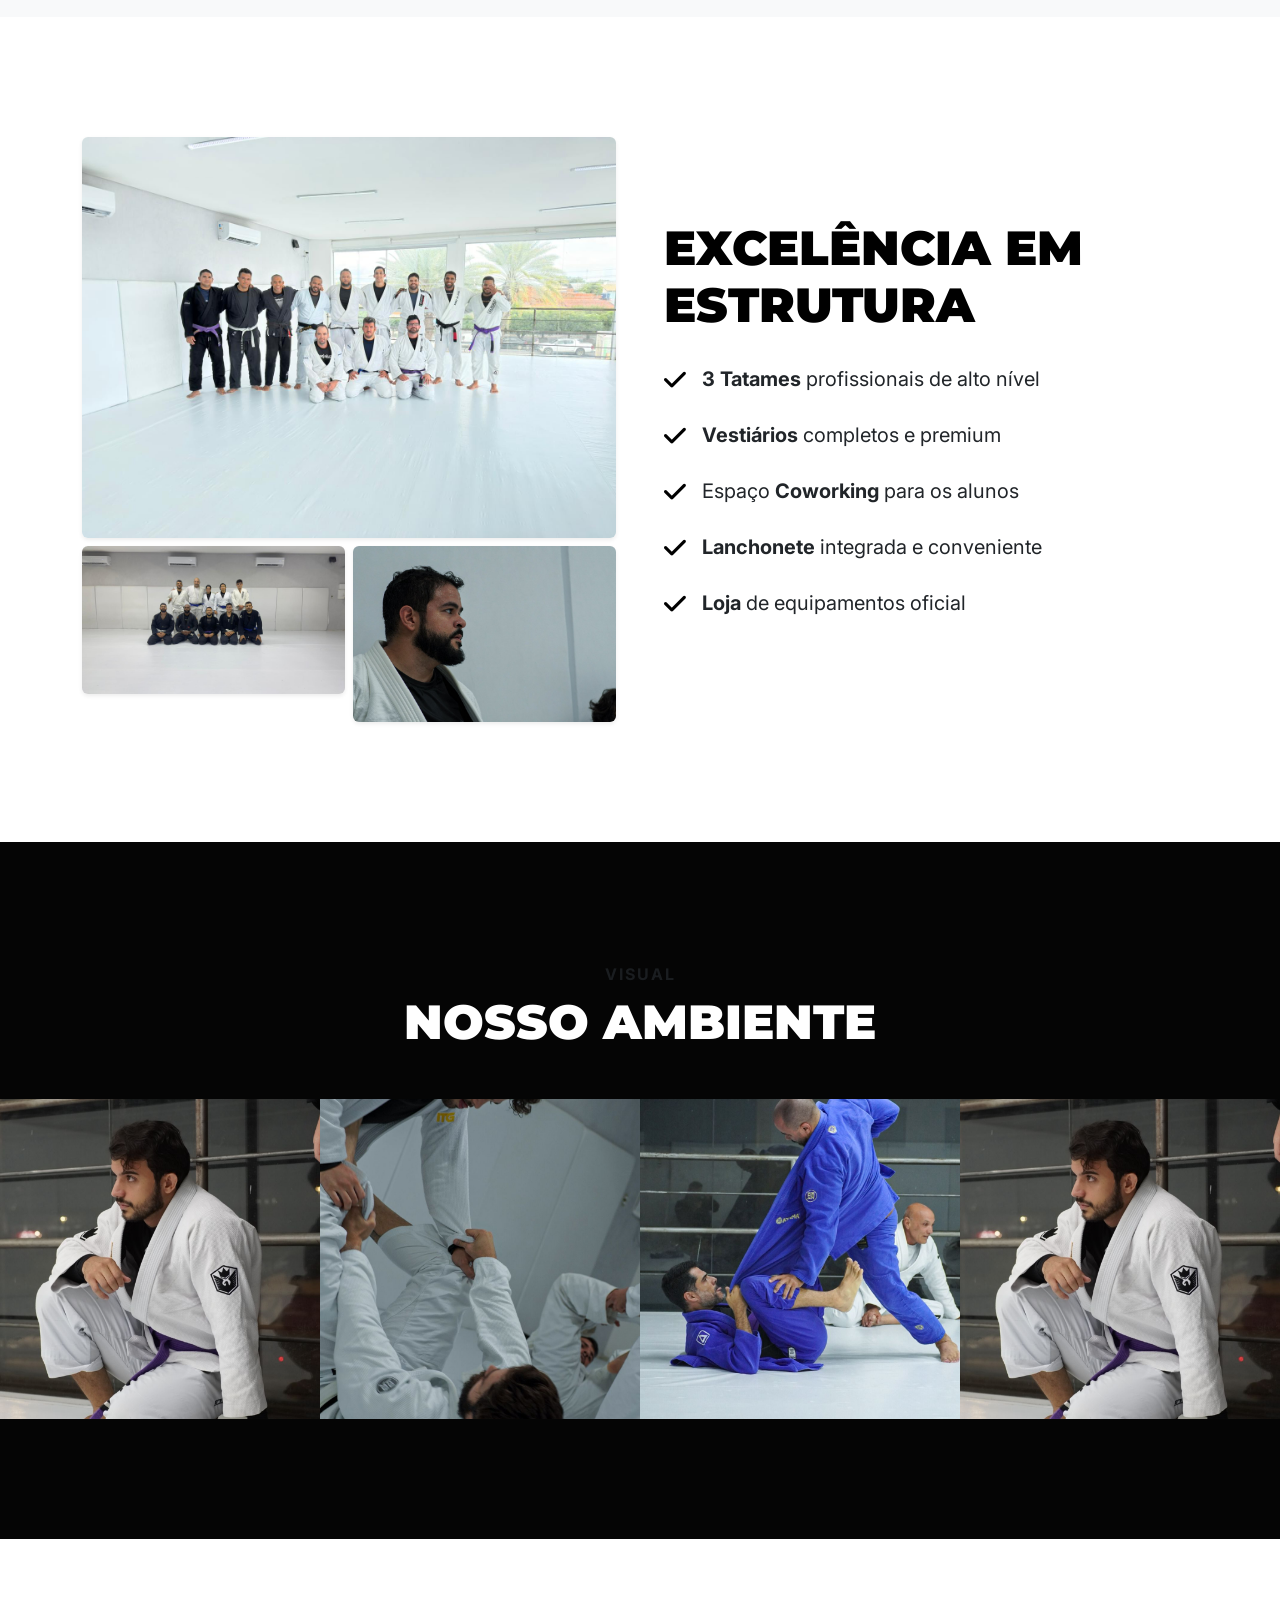
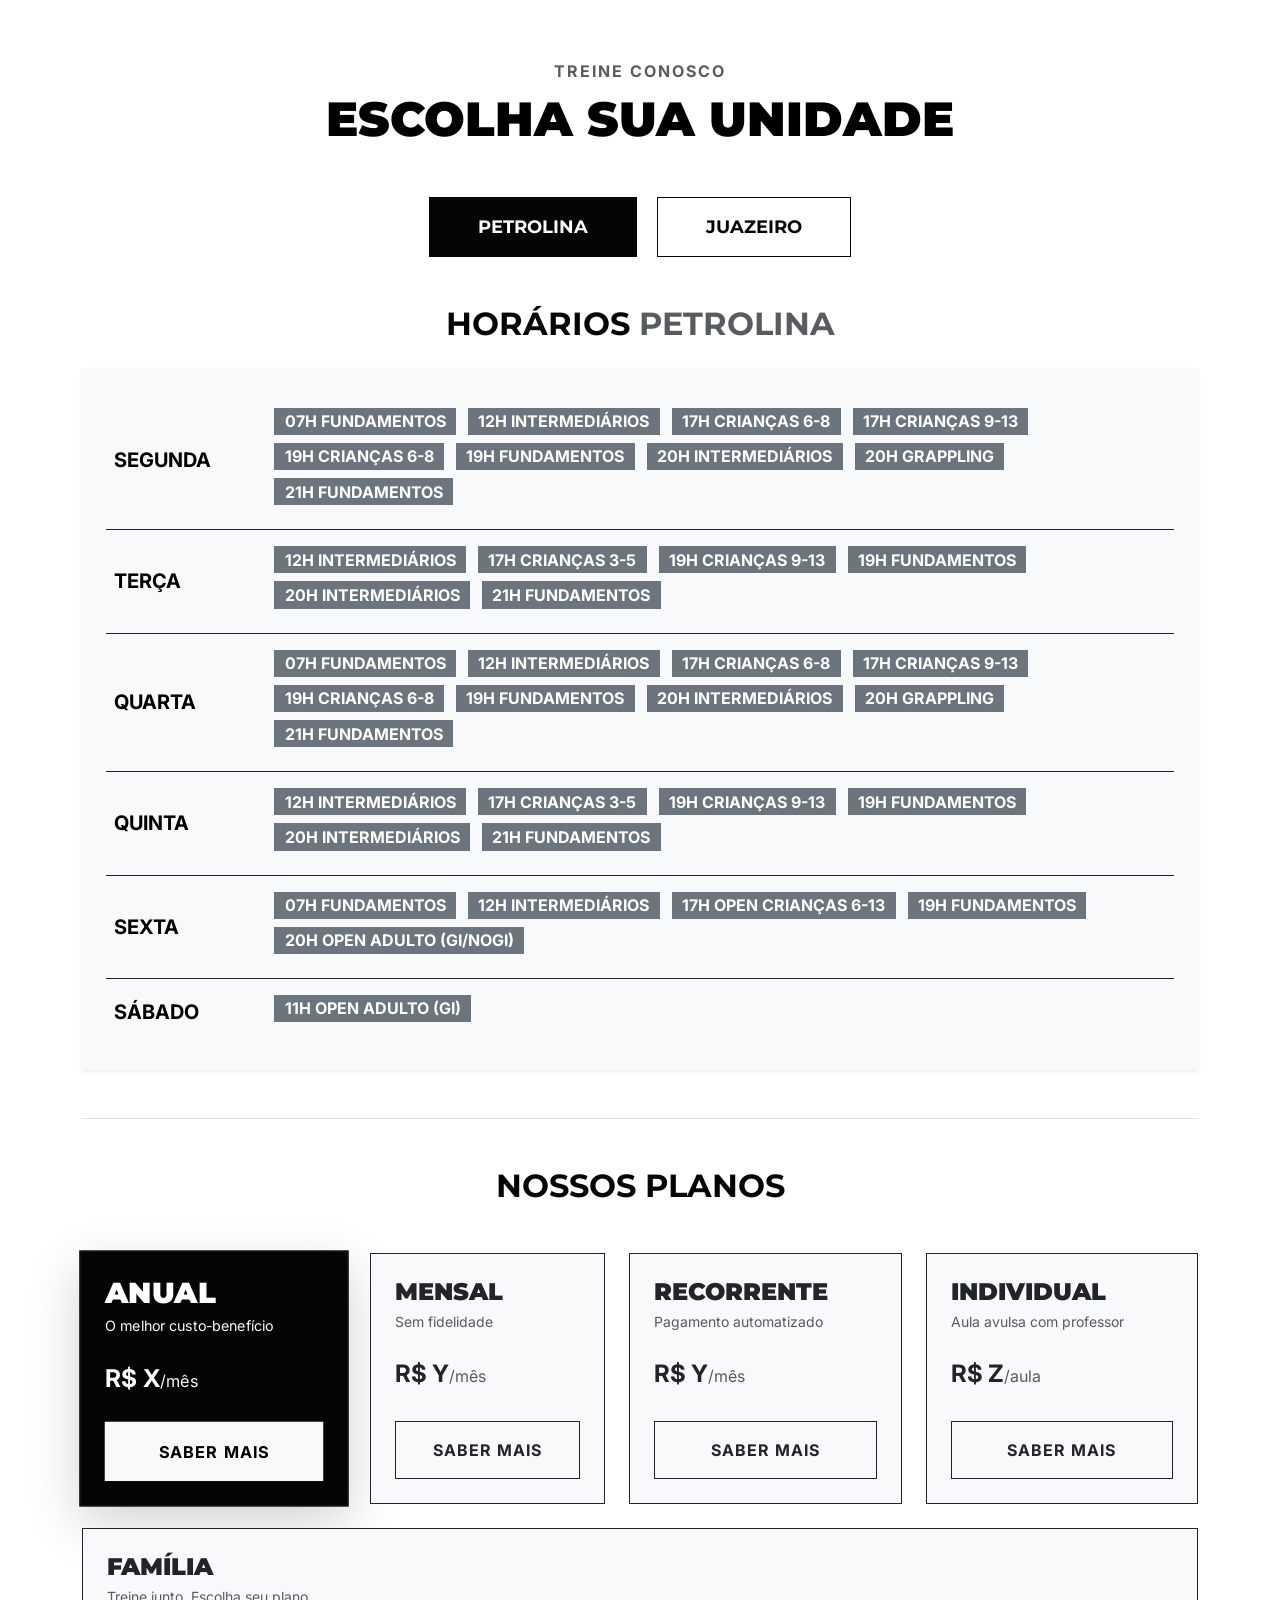
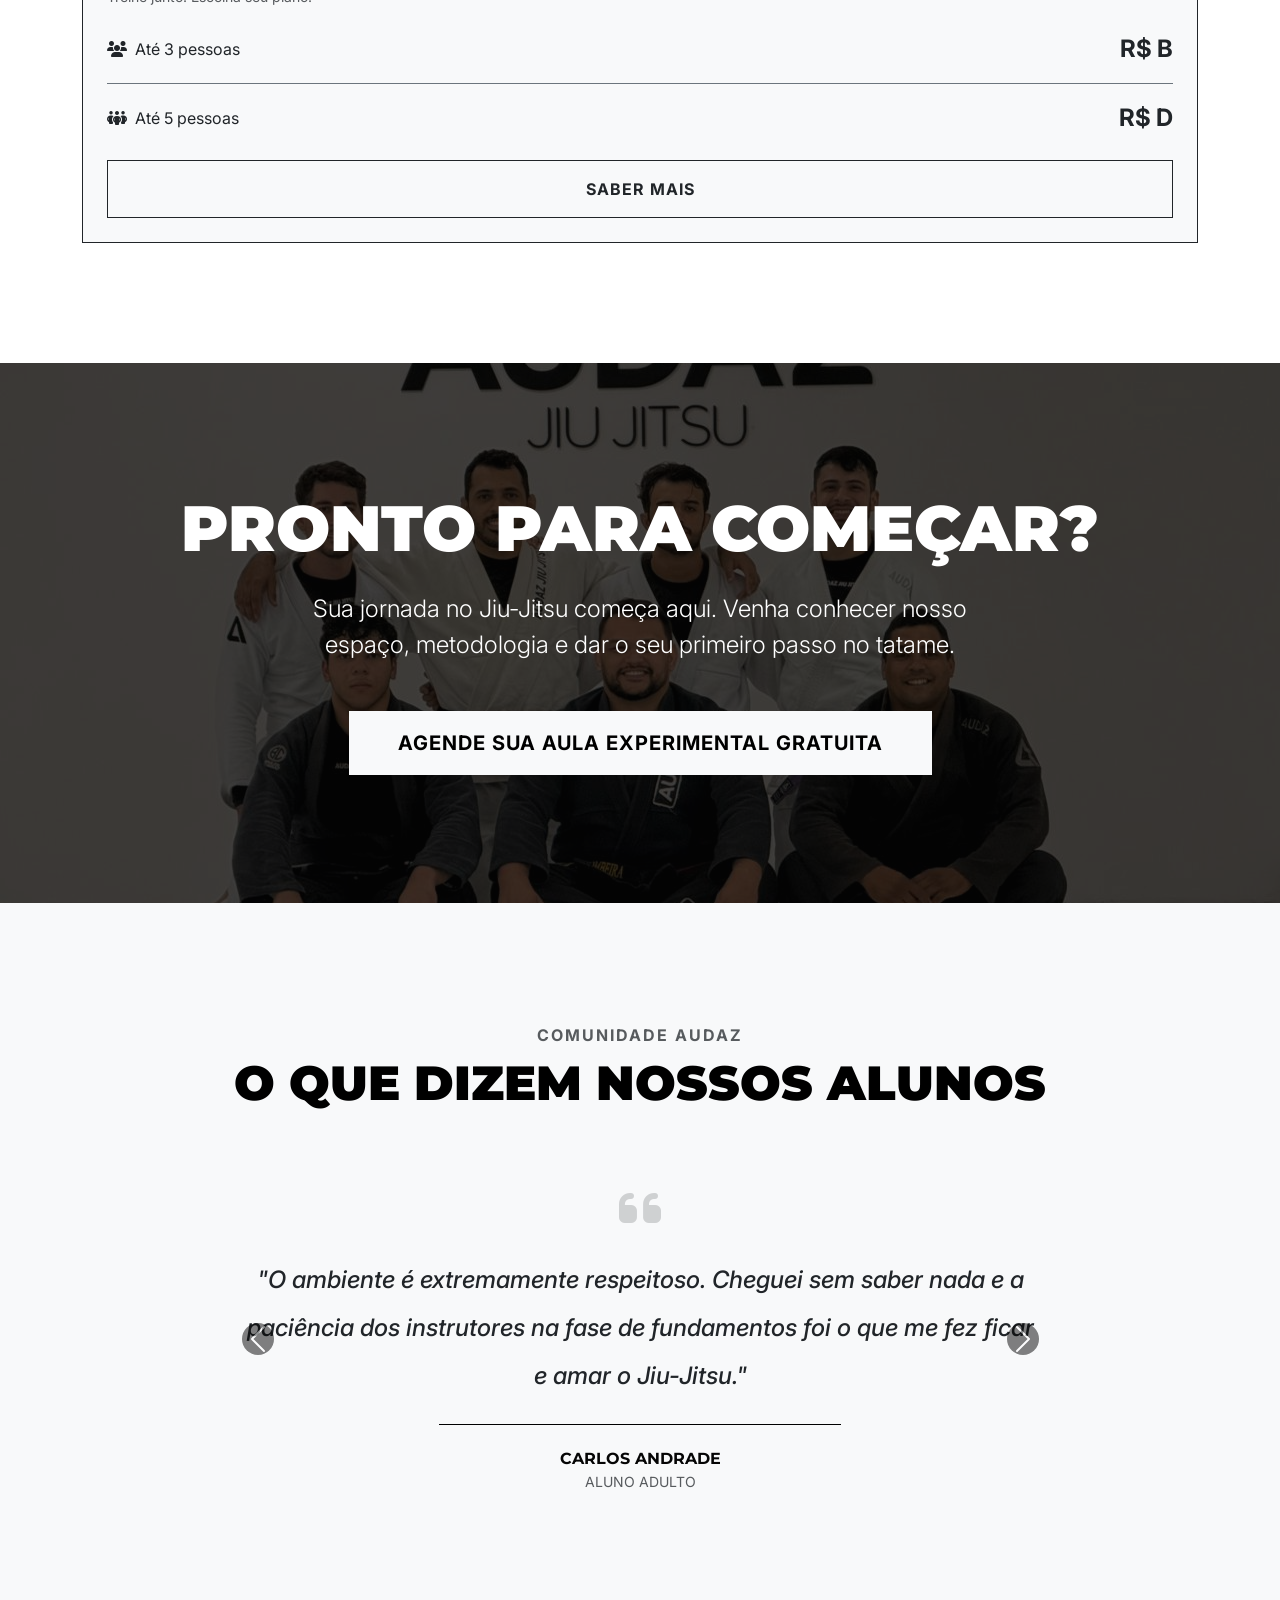
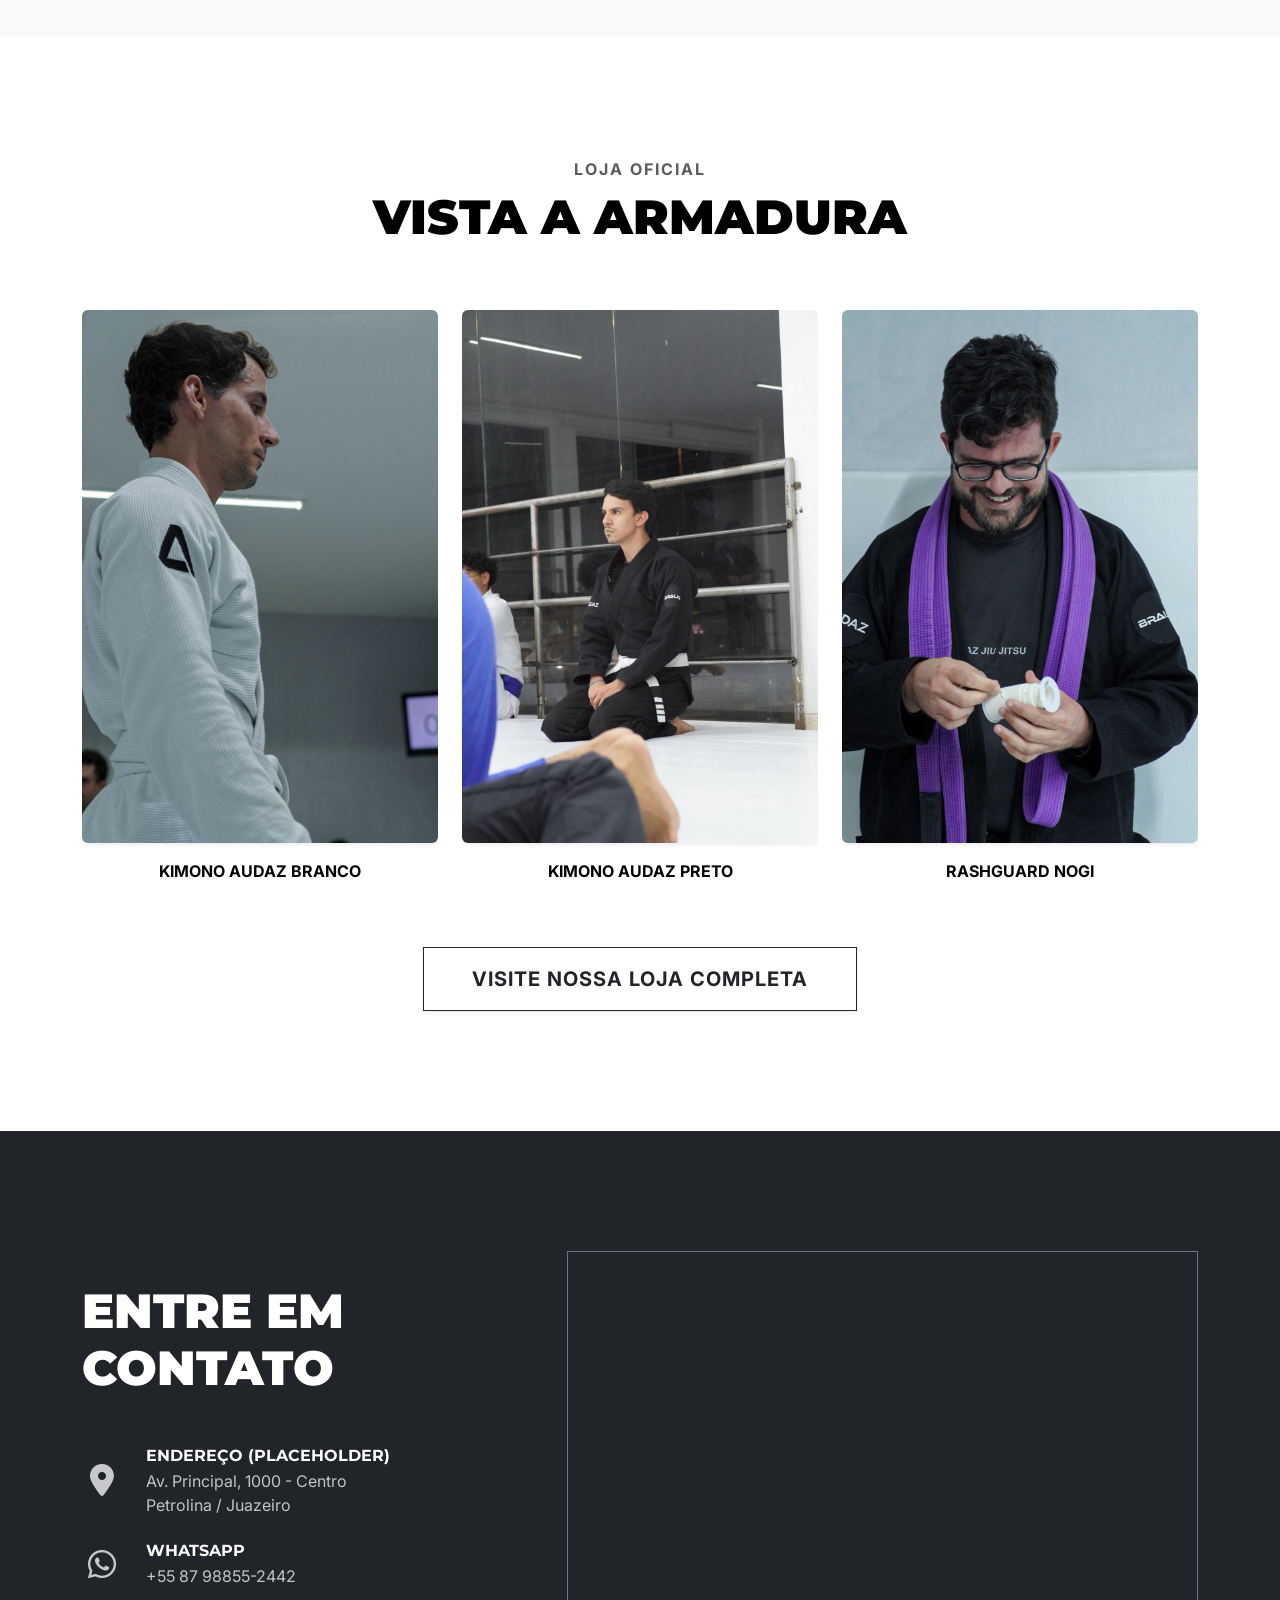
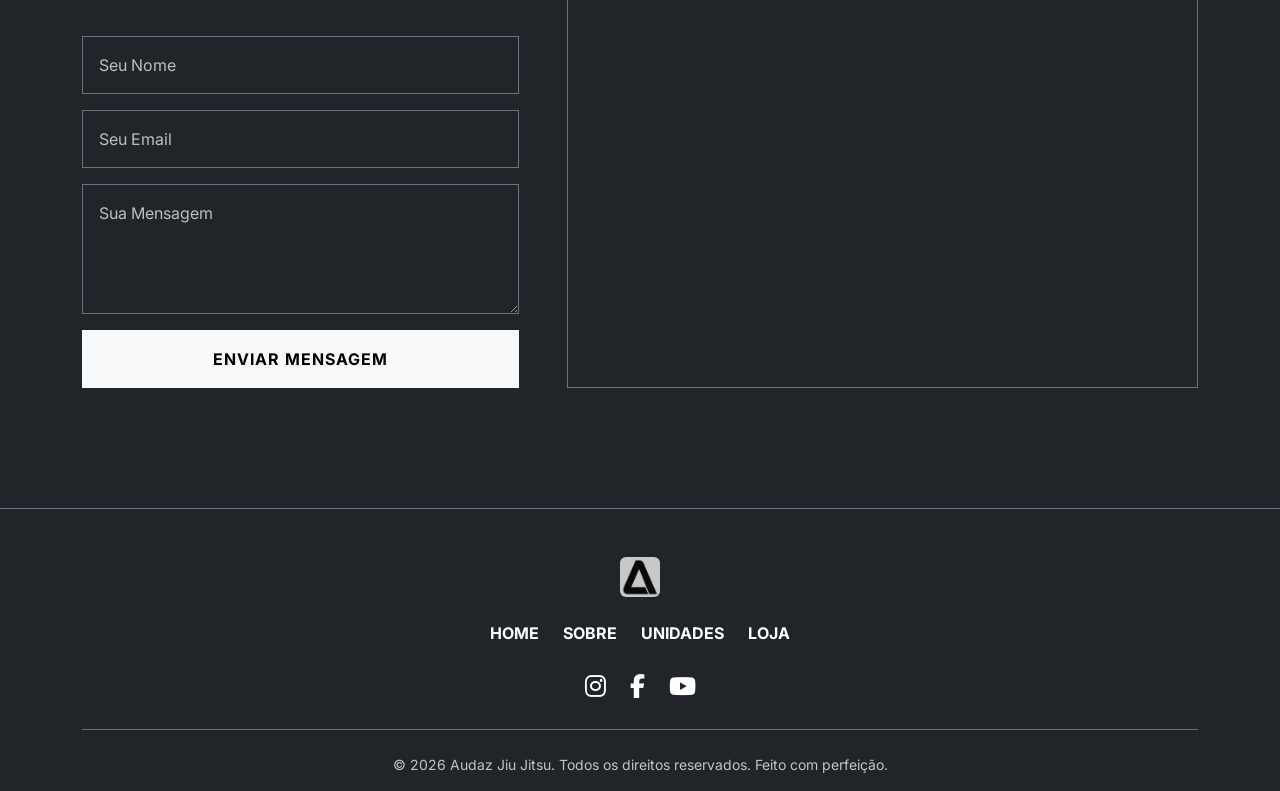
==== commit 4bb4c160: "banner.webp" ====
--- a/index.html
+++ b/index.html
@@ -58,7 +58,7 @@
     <!-- HERO SECTION -->
     <section id="home" class="hero-section d-flex align-items-center justify-content-center">
         <!-- Placeholder Cover Background (Grayscale Filter via CSS) -->
-        <div class="hero-bg" style="background-image: url('assets/img/banner.png');"></div>
+        <div class="hero-bg" style="background-image: url('assets/img/banner.webp');"></div>
         <div class="container position-relative text-center text-white" data-aos="fade-up" data-aos-duration="1000">
             <h1 class="display-1 text-uppercase fw-900 mb-2 hero-title">Do tatame para a vida</h1>
             <p class="lead mb-5 hero-subtitle">Jiu-Jitsu para evolução física e mental</p>
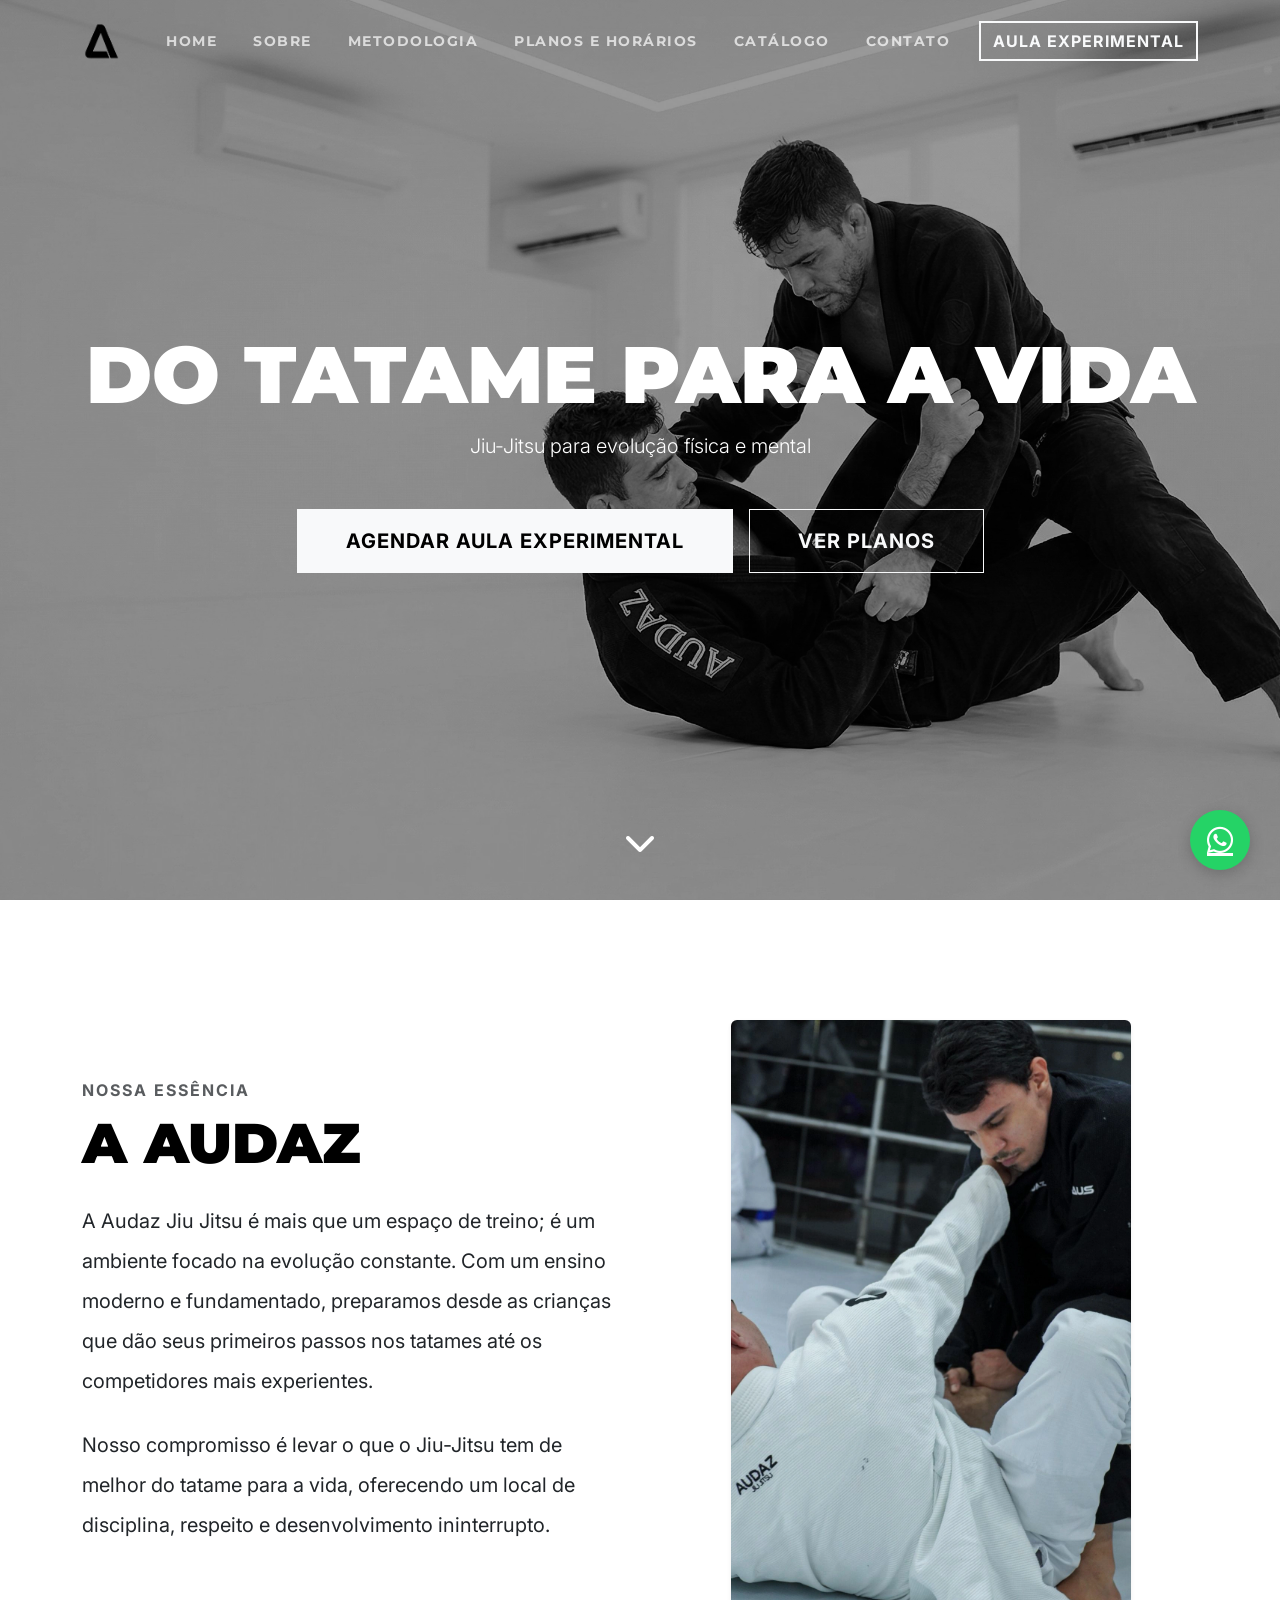
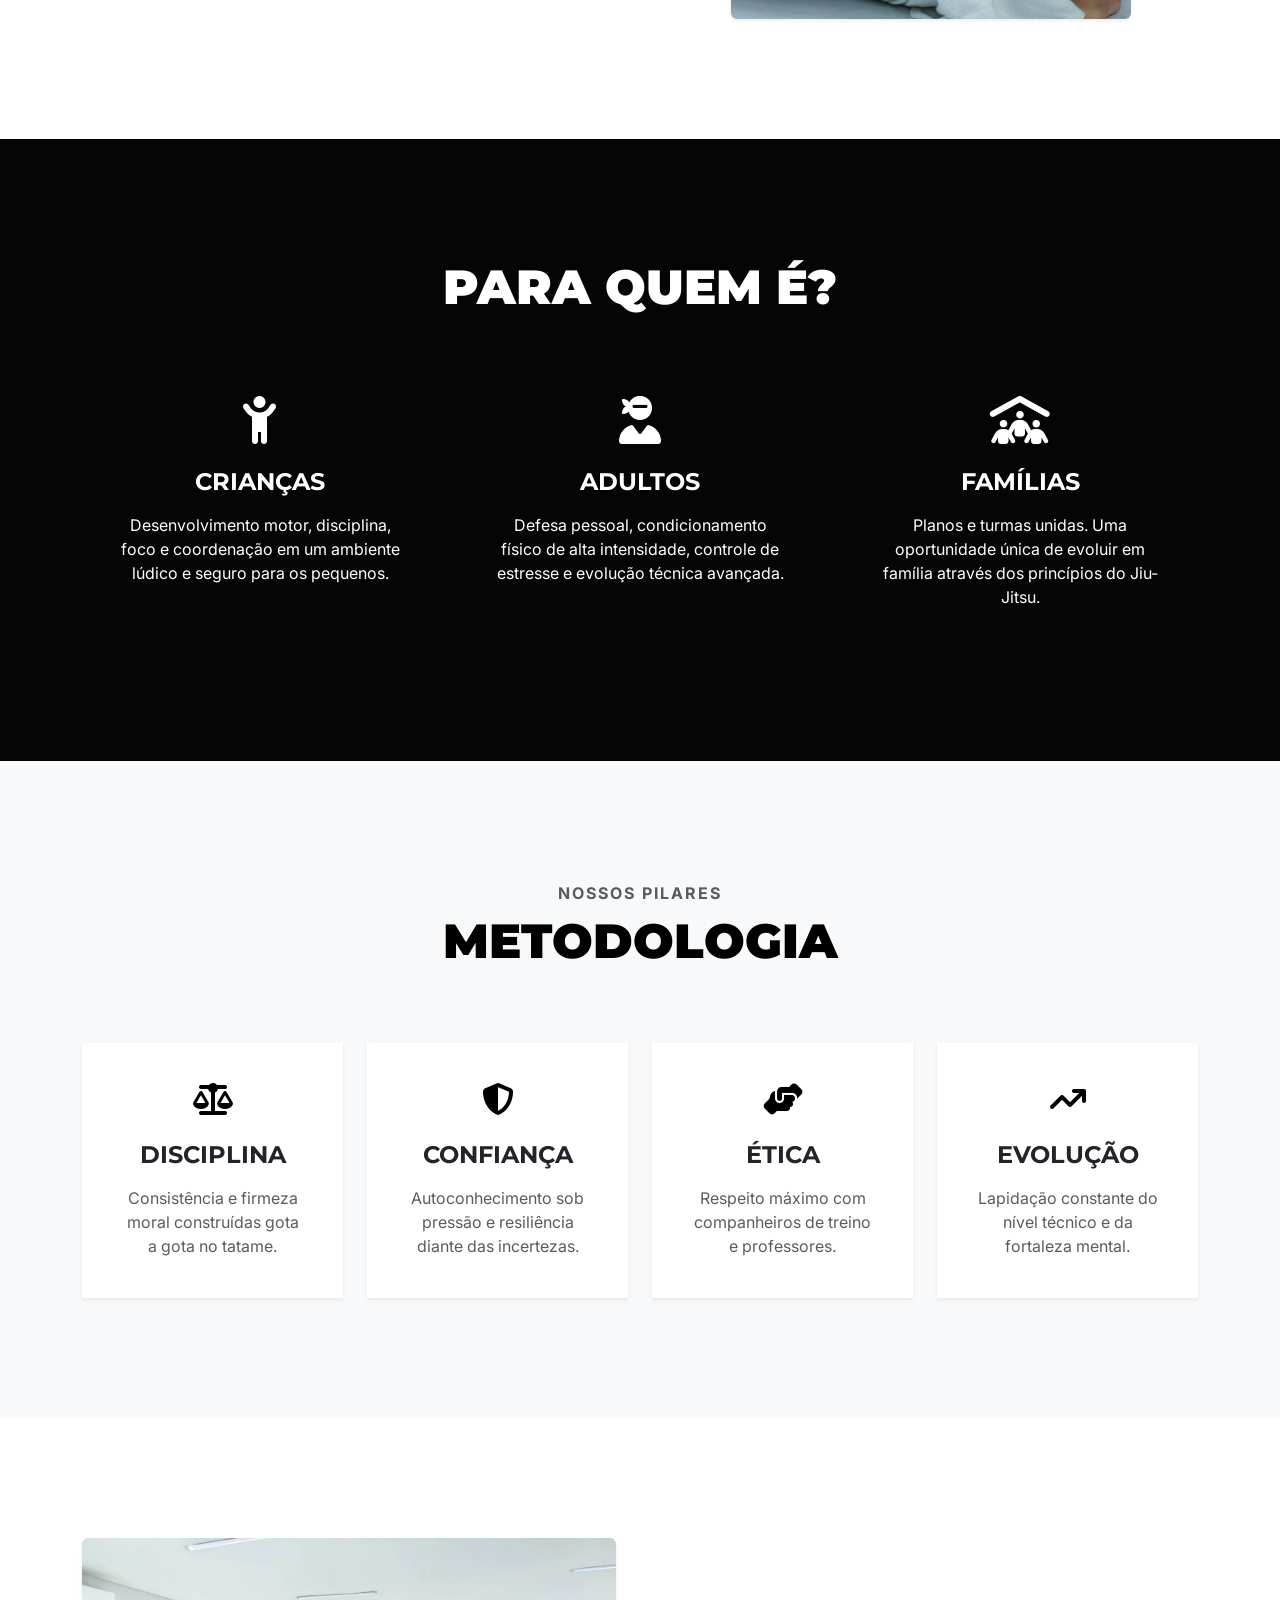
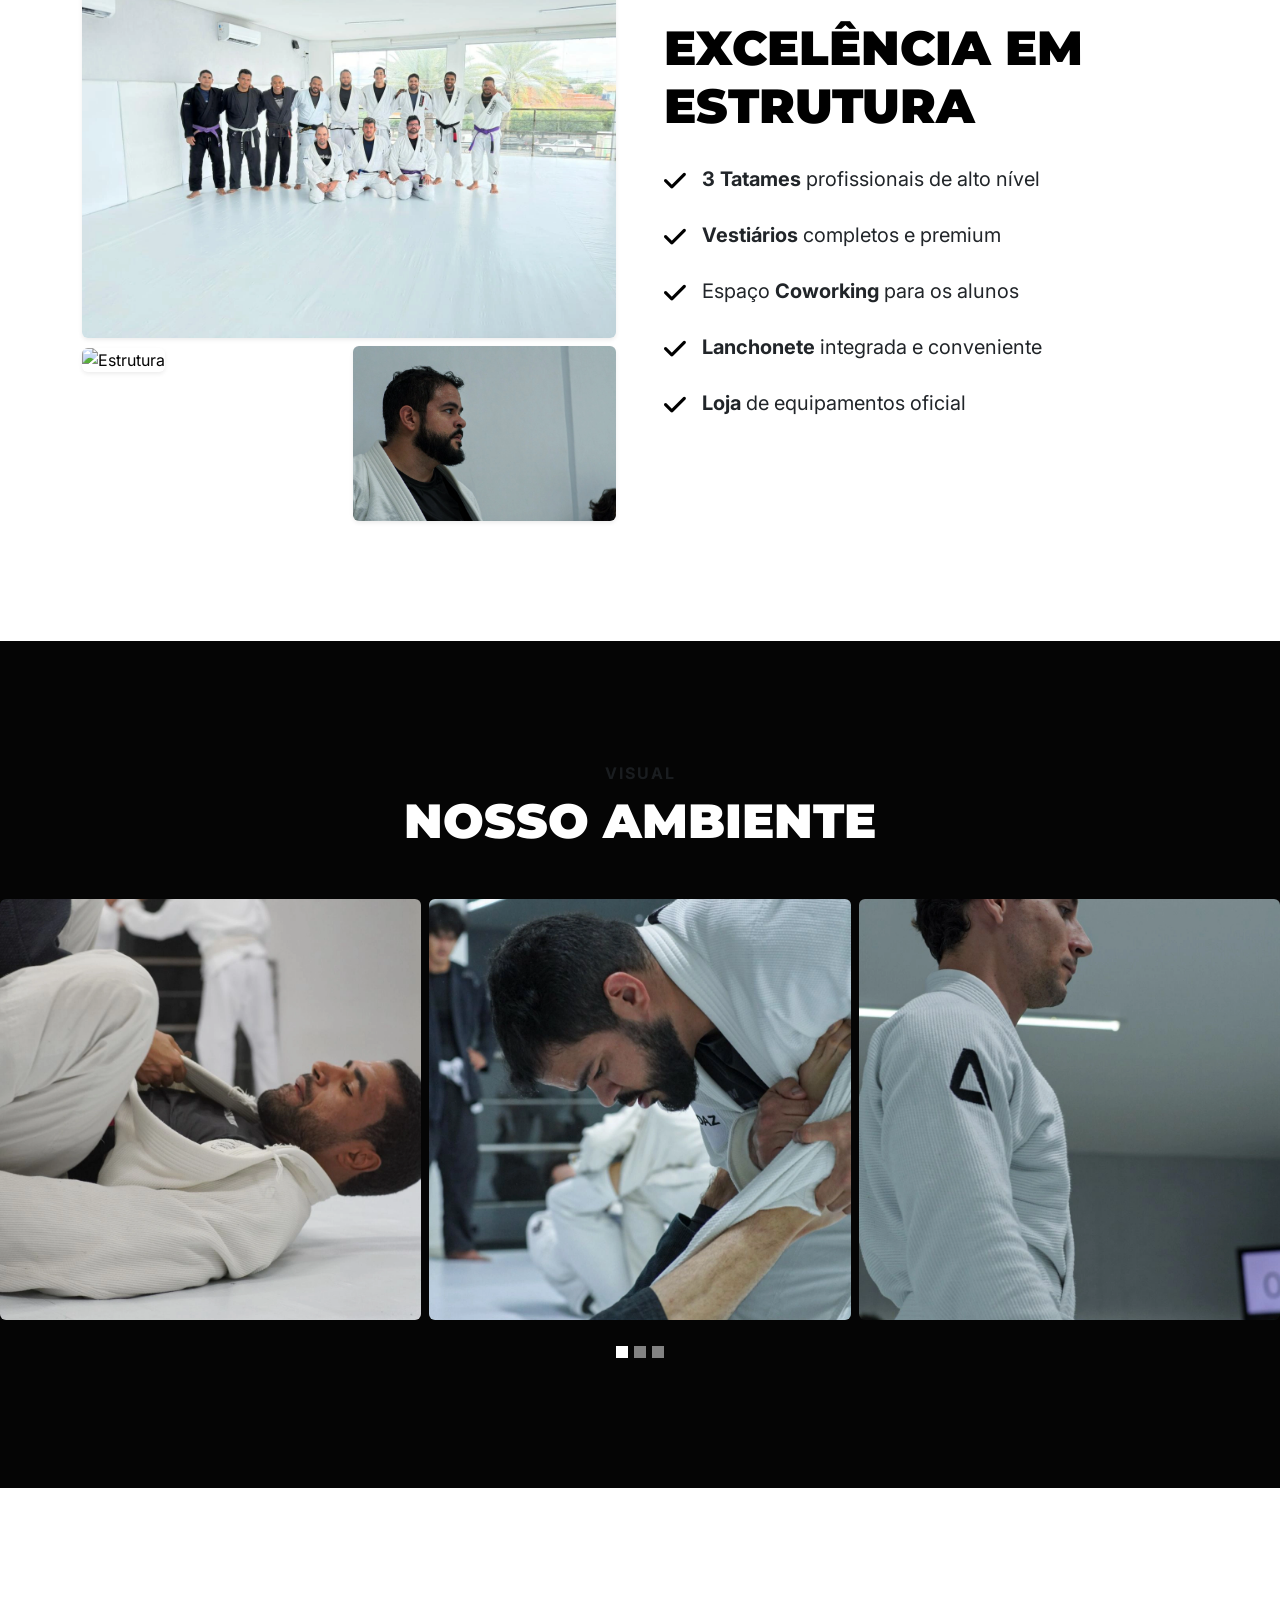
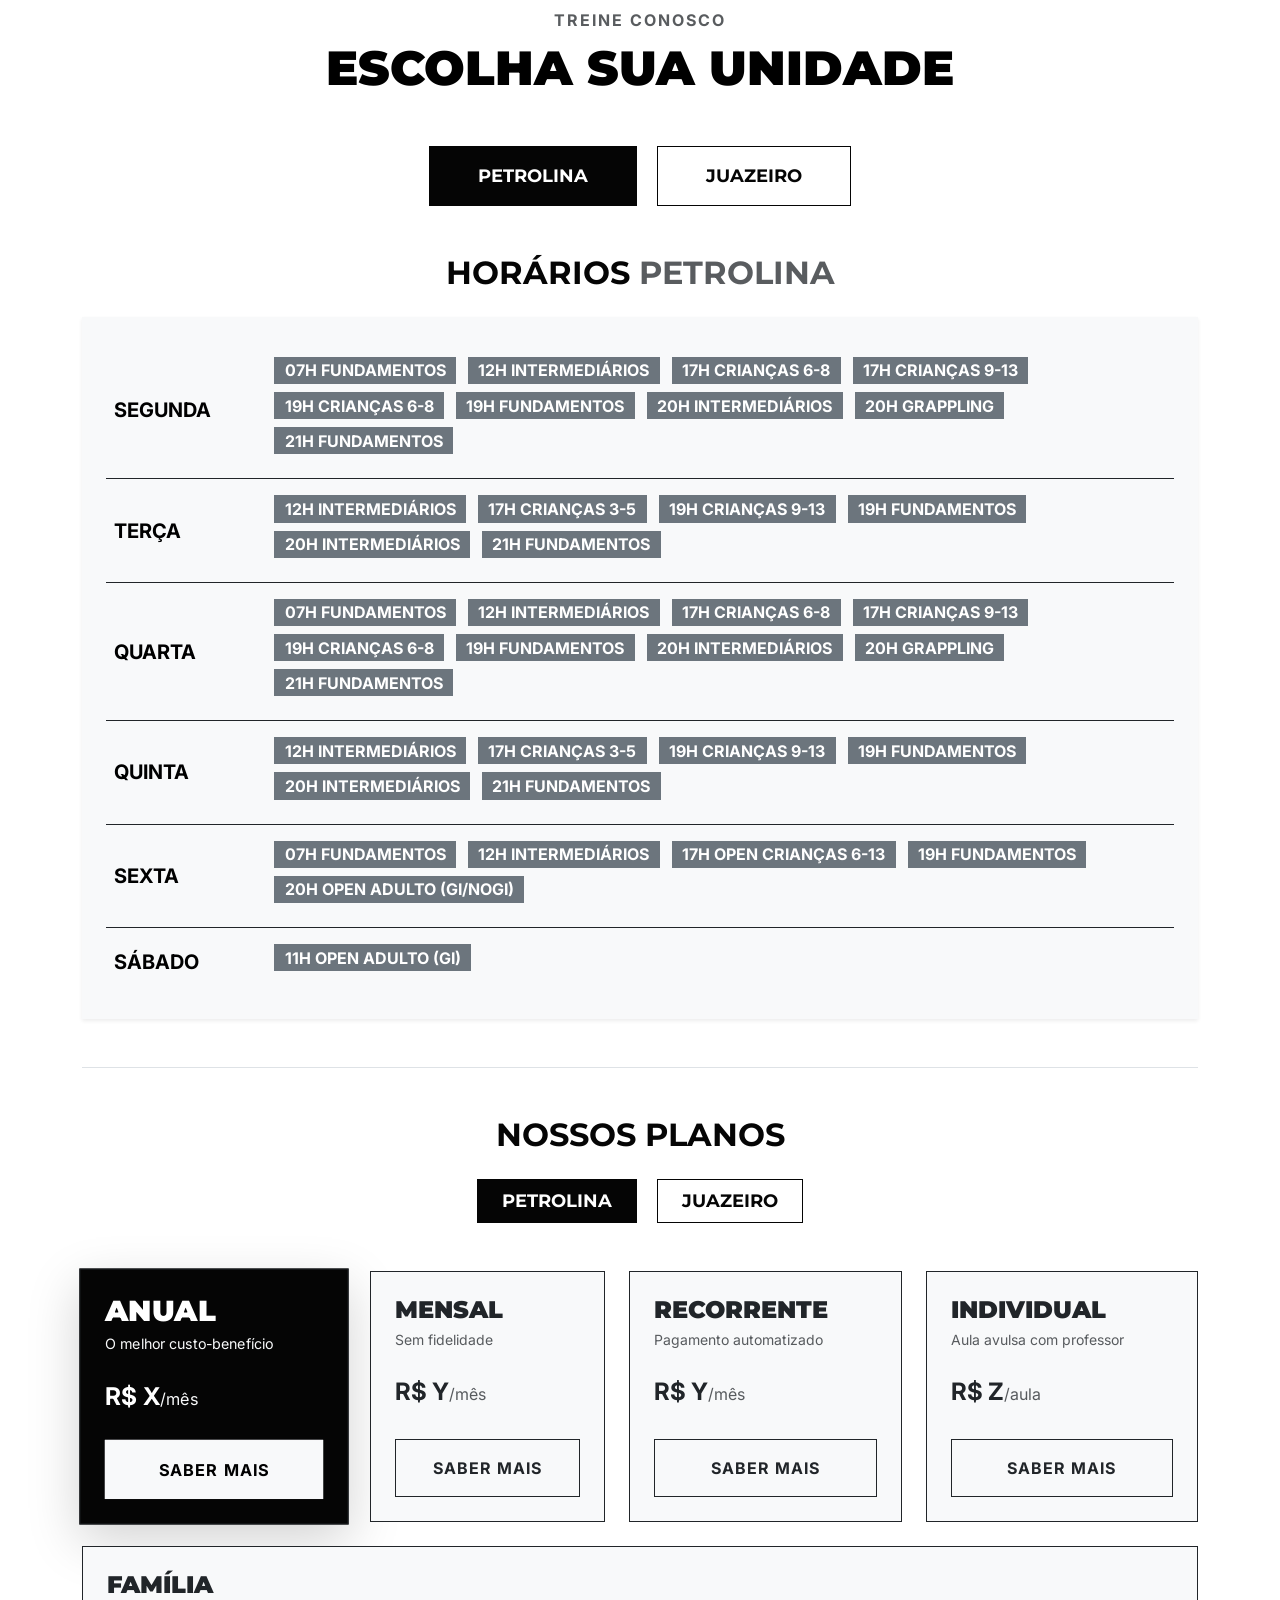
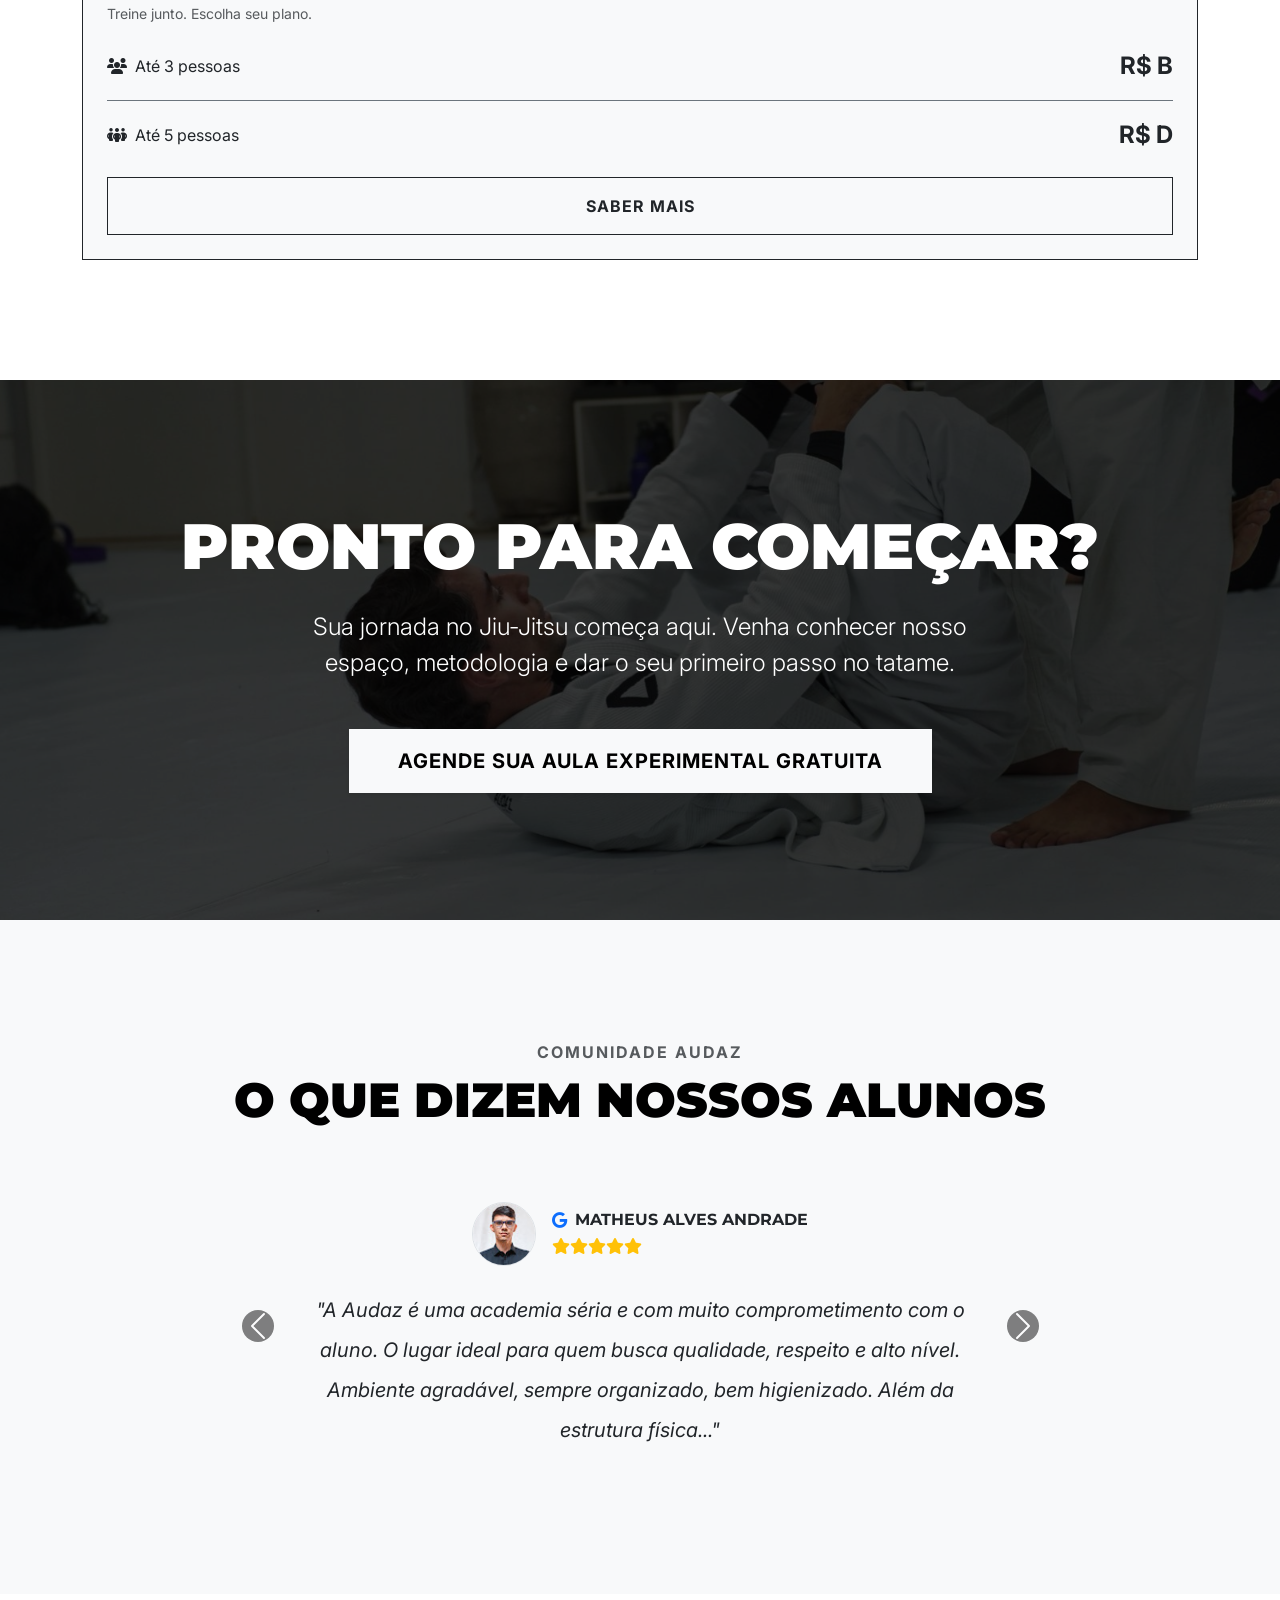
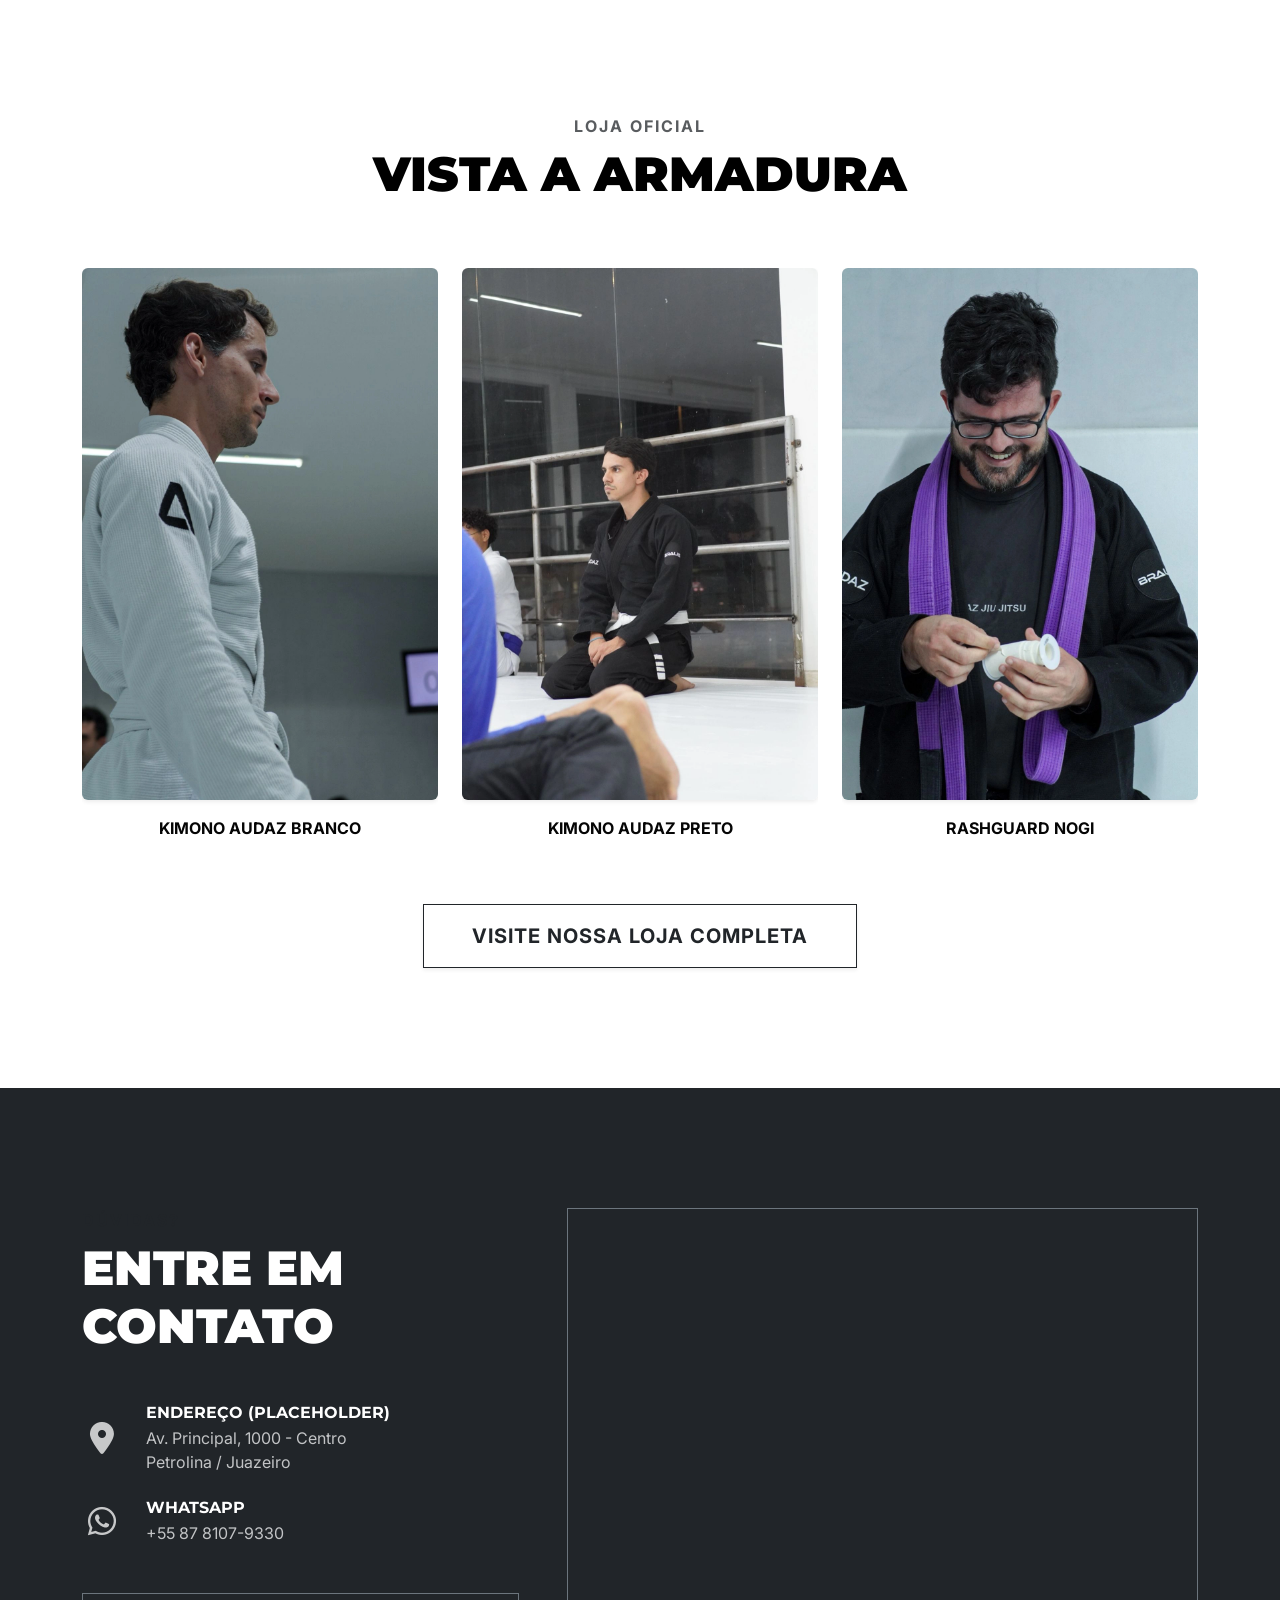
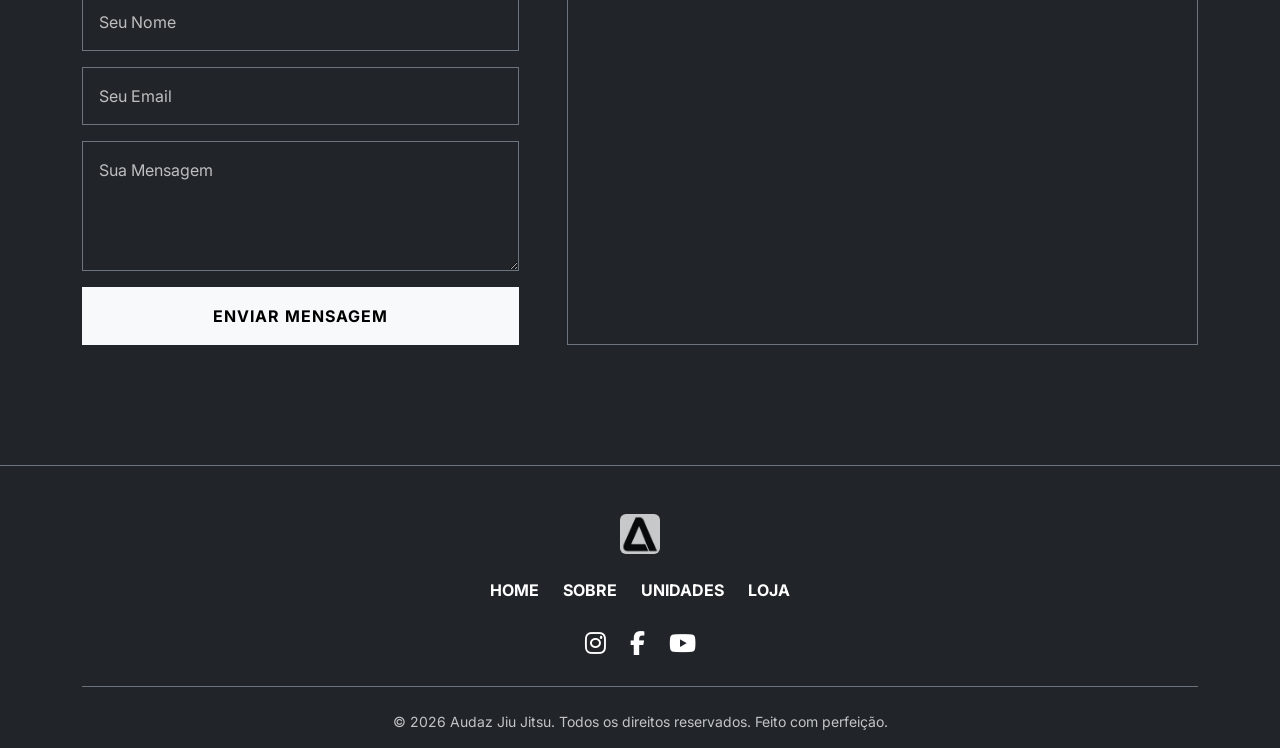
==== commit a09769f2: "melhorias 1.0" ====
--- a/index.html
+++ b/index.html
@@ -1,55 +1,64 @@
 <!DOCTYPE html>
 <html lang="pt-BR">
+
 <head>
     <meta charset="UTF-8">
     <meta name="viewport" content="width=device-width, initial-scale=1.0">
     <title>Audaz Jiu Jitsu | Evolução Física e Mental</title>
-    <meta name="description" content="Academia Audaz Jiu Jitsu. Do tatame para a vida. Evolução física e mental para crianças, adultos e famílias em Petrolina e Juazeiro.">
-    
+    <meta name="description"
+        content="Academia Audaz Jiu Jitsu. Do tatame para a vida. Evolução física e mental para crianças, adultos e famílias em Petrolina e Juazeiro.">
+
+    <link rel="icon" type="image/x-icon" href="assets/img/fav-icon.ico">
     <!-- Google Fonts: Inter and Oswald/Montserrat -->
     <link rel="preconnect" href="https://fonts.googleapis.com">
     <link rel="preconnect" href="https://fonts.gstatic.com" crossorigin>
-    <link href="https://fonts.googleapis.com/css2?family=Inter:wght@300;400;500;600&family=Montserrat:wght@700;800;900&display=swap" rel="stylesheet">
-    
+    <link
+        href="https://fonts.googleapis.com/css2?family=Inter:wght@300;400;500;600&family=Montserrat:wght@700;800;900&display=swap"
+        rel="stylesheet">
+
     <!-- Bootstrap 5.3 CSS -->
     <link href="https://cdn.jsdelivr.net/npm/bootstrap@5.3.2/dist/css/bootstrap.min.css" rel="stylesheet">
-    
+
     <!-- FontAwesome (Icons) -->
     <link rel="stylesheet" href="https://cdnjs.cloudflare.com/ajax/libs/font-awesome/6.4.2/css/all.min.css">
-    
+
     <!-- AOS Animate CSS -->
     <link href="https://unpkg.com/aos@2.3.1/dist/aos.css" rel="stylesheet">
-    
+
     <!-- Custom CSS -->
     <link rel="stylesheet" href="css/style.css">
 </head>
+
 <body data-bs-spy="scroll" data-bs-target="#mainNav" data-bs-offset="100" tabindex="0">
 
     <!-- FLOATING WHATSAPP -->
-    <a href="https://wa.me/5587988552442" target="_blank" class="floating-wa">
+    <a href="https://wa.me/558781079330" target="_blank" class="floating-wa">
         <i class="fa-brands fa-whatsapp"></i>
     </a>
 
     <!-- HEADER / NAVBAR -->
     <nav id="mainNav" class="navbar navbar-expand-lg fixed-top py-3">
         <div class="container">
-            <a class="navbar-brand text-uppercase fw-bold" href="#">
-                <img src="assets/img/logo.jpg" alt="Audaz Logo" class="logo-img rounded">
+            <a class="navbar-brand text-uppercase fw-bold" href="index.html">
+                <img id="headerLogo" src="assets/img/logo-fundo.png" alt="Audaz Logo" class="logo-img rounded" style="max-height: 50px;">
             </a>
-            <button class="navbar-toggler" type="button" data-bs-toggle="collapse" data-bs-target="#navbarContent" aria-controls="navbarContent" aria-expanded="false" aria-label="Toggle navigation">
+            <button class="navbar-toggler" type="button" data-bs-toggle="collapse" data-bs-target="#navbarContent"
+                aria-controls="navbarContent" aria-expanded="false" aria-label="Toggle navigation">
                 <i class="fa-solid fa-bars text-white"></i>
             </button>
             <div class="collapse navbar-collapse" id="navbarContent">
                 <ul class="navbar-nav mx-auto mb-2 mb-lg-0 text-center text-uppercase fw-bold nav-links">
-                    <li class="nav-item"><a class="nav-link" href="#home">Home</a></li>
-                    <li class="nav-item"><a class="nav-link" href="#sobre">Sobre</a></li>
-                    <li class="nav-item"><a class="nav-link" href="#metodologia">Metodologia</a></li>
-                    <li class="nav-item"><a class="nav-link" href="#unidades">Planos e Horários</a></li>
-                    <li class="nav-item"><a class="nav-link" href="#catalogo">Catálogo</a></li>
-                    <li class="nav-item"><a class="nav-link" href="#contato">Contato</a></li>
+                    <li class="nav-item"><a class="nav-link" href="index.html">Home</a></li>
+                    <li class="nav-item"><a class="nav-link" href="sobre.html">Sobre</a></li>
+                    <li class="nav-item"><a class="nav-link" href="metodologia.html">Metodologia</a></li>
+                    <li class="nav-item"><a class="nav-link" href="planos.html">Planos e Horários</a></li>
+                    <li class="nav-item"><a class="nav-link" href="catalogo.html">Catálogo</a></li>
+                    <li class="nav-item"><a class="nav-link" href="contato.html">Contato</a></li>
                 </ul>
                 <div class="d-flex justify-content-center">
-                    <a href="#aula-experimental" class="btn btn-outline-light rounded-0 text-uppercase fw-bold btn-aula">Aula Experimental</a>
+                    <a href="https://wa.me/558781079330?text=Oi,%20gostaria%20de%20agendar%20uma%20aula%20experimental!"
+                        target="_blank" class="btn btn-outline-light rounded-0 text-uppercase fw-bold btn-aula">Aula
+                        Experimental</a>
                 </div>
             </div>
         </div>
@@ -63,8 +72,11 @@
             <h1 class="display-1 text-uppercase fw-900 mb-2 hero-title">Do tatame para a vida</h1>
             <p class="lead mb-5 hero-subtitle">Jiu-Jitsu para evolução física e mental</p>
             <div class="d-flex gap-3 justify-content-center flex-wrap">
-                <a href="#aula-experimental" class="btn btn-light rounded-0 btn-lg text-uppercase fw-bold px-5 py-3">Agendar Aula Experimental</a>
-                <a href="#unidades" class="btn btn-outline-light rounded-0 btn-lg text-uppercase fw-bold px-5 py-3">Ver Planos</a>
+                <a href="https://wa.me/558781079330?text=Oi,%20gostaria%20de%20agendar%20uma%20aula%20experimental!"
+                    target="_blank" class="btn btn-light rounded-0 btn-lg text-uppercase fw-bold px-5 py-3">Agendar Aula
+                    Experimental</a>
+                <a href="planos.html" class="btn btn-outline-light rounded-0 btn-lg text-uppercase fw-bold px-5 py-3">Ver
+                    Planos</a>
             </div>
         </div>
         <div class="scroll-indicator">
@@ -80,14 +92,18 @@
                     <span class="text-uppercase fw-bold text-muted d-block mb-2 letter-spacing">Nossa Essência</span>
                     <h2 class="display-4 text-uppercase fw-900 mb-4 text-black">A Audaz</h2>
                     <p class="fs-5 text-dark font-inter lh-lg mb-4">
-                        A Audaz Jiu Jitsu é mais que um espaço de treino; é um ambiente focado na evolução constante. Com um ensino moderno e fundamentado, preparamos desde as crianças que dão seus primeiros passos nos tatames até os competidores mais experientes.
+                        A Audaz Jiu Jitsu é mais que um espaço de treino; é um ambiente focado na evolução constante.
+                        Com um ensino moderno e fundamentado, preparamos desde as crianças que dão seus primeiros passos
+                        nos tatames até os competidores mais experientes.
                     </p>
                     <p class="fs-5 text-dark font-inter lh-lg">
-                        Nosso compromisso é levar o que o Jiu-Jitsu tem de melhor do tatame para a vida, oferecendo um local de disciplina, respeito e desenvolvimento ininterrupto.
+                        Nosso compromisso é levar o que o Jiu-Jitsu tem de melhor do tatame para a vida, oferecendo um
+                        local de disciplina, respeito e desenvolvimento ininterrupto.
                     </p>
                 </div>
-                <div class="col-lg-6" data-aos="fade-left">
-                    <img src="assets/img/sobre.jpeg" alt="Sobre Audaz" class="img-fluid w-100 rounded shadow-sm" loading="lazy">
+                <div class="col-lg-6 text-center" data-aos="fade-left">
+                    <img src="assets/img/sobre.webp" alt="Sobre Audaz" class="img-fluid w-75 rounded shadow-sm"
+                        loading="lazy">
                 </div>
             </div>
         </div>
@@ -103,7 +119,8 @@
                         <div class="card-body">
                             <i class="fa-solid fa-child-reaching fa-3x mb-4"></i>
                             <h3 class="h4 text-uppercase fw-bold mb-3">Crianças</h3>
-                            <p class="font-inter px-3">Desenvolvimento motor, disciplina, foco e coordenação em um ambiente lúdico e seguro para os pequenos.</p>
+                            <p class="font-inter px-3">Desenvolvimento motor, disciplina, foco e coordenação em um
+                                ambiente lúdico e seguro para os pequenos.</p>
                         </div>
                     </div>
                 </div>
@@ -112,7 +129,8 @@
                         <div class="card-body">
                             <i class="fa-solid fa-user-ninja fa-3x mb-4"></i>
                             <h3 class="h4 text-uppercase fw-bold mb-3">Adultos</h3>
-                            <p class="font-inter px-3">Defesa pessoal, condicionamento físico de alta intensidade, controle de estresse e evolução técnica avançada.</p>
+                            <p class="font-inter px-3">Defesa pessoal, condicionamento físico de alta intensidade,
+                                controle de estresse e evolução técnica avançada.</p>
                         </div>
                     </div>
                 </div>
@@ -121,7 +139,8 @@
                         <div class="card-body">
                             <i class="fa-solid fa-people-roof fa-3x mb-4"></i>
                             <h3 class="h4 text-uppercase fw-bold mb-3">Famílias</h3>
-                            <p class="font-inter px-3">Planos e turmas unidas. Uma oportunidade única de evoluir em família através dos princípios do Jiu-Jitsu.</p>
+                            <p class="font-inter px-3">Planos e turmas unidas. Uma oportunidade única de evoluir em
+                                família através dos princípios do Jiu-Jitsu.</p>
                         </div>
                     </div>
                 </div>
@@ -144,7 +163,8 @@
                                 <i class="fa-solid fa-scale-balanced fa-2x"></i>
                             </div>
                             <h4 class="text-uppercase fw-bold mb-3">Disciplina</h4>
-                            <p class="text-muted font-inter mb-0">Consistência e firmeza moral construídas gota a gota no tatame.</p>
+                            <p class="text-muted font-inter mb-0">Consistência e firmeza moral construídas gota a gota
+                                no tatame.</p>
                         </div>
                     </div>
                 </div>
@@ -155,7 +175,8 @@
                                 <i class="fa-solid fa-shield-halved fa-2x"></i>
                             </div>
                             <h4 class="text-uppercase fw-bold mb-3">Confiança</h4>
-                            <p class="text-muted font-inter mb-0">Autoconhecimento sob pressão e resiliência diante das incertezas.</p>
+                            <p class="text-muted font-inter mb-0">Autoconhecimento sob pressão e resiliência diante das
+                                incertezas.</p>
                         </div>
                     </div>
                 </div>
@@ -166,7 +187,8 @@
                                 <i class="fa-solid fa-handshake-angle fa-2x"></i>
                             </div>
                             <h4 class="text-uppercase fw-bold mb-3">Ética</h4>
-                            <p class="text-muted font-inter mb-0">Respeito máximo com companheiros de treino e professores.</p>
+                            <p class="text-muted font-inter mb-0">Respeito máximo com companheiros de treino e
+                                professores.</p>
                         </div>
                     </div>
                 </div>
@@ -177,7 +199,8 @@
                                 <i class="fa-solid fa-arrow-trend-up fa-2x"></i>
                             </div>
                             <h4 class="text-uppercase fw-bold mb-3">Evolução</h4>
-                            <p class="text-muted font-inter mb-0">Lapidação constante do nível técnico e da fortaleza mental.</p>
+                            <p class="text-muted font-inter mb-0">Lapidação constante do nível técnico e da fortaleza
+                                mental.</p>
                         </div>
                     </div>
                 </div>
@@ -193,23 +216,23 @@
                     <h2 class="display-5 text-uppercase fw-900 mb-4 text-black">Excelência em Estrutura</h2>
                     <ul class="list-unstyled lh-lg fs-5 font-inter text-dark estrutura-list mt-4">
                         <li class="mb-3 d-flex align-items-center">
-                            <i class="fa-solid fa-check text-black me-3 fa-lg mt-1"></i> 
+                            <i class="fa-solid fa-check text-black me-3 fa-lg mt-1"></i>
                             <p class="mb-0"><strong>3 Tatames</strong> profissionais de alto nível</p>
                         </li>
                         <li class="mb-3 d-flex align-items-center">
-                            <i class="fa-solid fa-check text-black me-3 fa-lg mt-1"></i> 
+                            <i class="fa-solid fa-check text-black me-3 fa-lg mt-1"></i>
                             <p class="mb-0"><strong>Vestiários</strong> completos e premium</p>
                         </li>
                         <li class="mb-3 d-flex align-items-center">
-                            <i class="fa-solid fa-check text-black me-3 fa-lg mt-1"></i> 
+                            <i class="fa-solid fa-check text-black me-3 fa-lg mt-1"></i>
                             <p class="mb-0">Espaço <strong>Coworking</strong> para os alunos</p>
                         </li>
                         <li class="mb-3 d-flex align-items-center">
-                            <i class="fa-solid fa-check text-black me-3 fa-lg mt-1"></i> 
+                            <i class="fa-solid fa-check text-black me-3 fa-lg mt-1"></i>
                             <p class="mb-0"><strong>Lanchonete</strong> integrada e conveniente</p>
                         </li>
                         <li class="mb-3 d-flex align-items-center">
-                            <i class="fa-solid fa-check text-black me-3 fa-lg mt-1"></i> 
+                            <i class="fa-solid fa-check text-black me-3 fa-lg mt-1"></i>
                             <p class="mb-0"><strong>Loja</strong> de equipamentos oficial</p>
                         </li>
                     </ul>
@@ -217,13 +240,16 @@
                 <div class="col-lg-6" data-aos="fade-right">
                     <div class="row g-2">
                         <div class="col-12">
-                            <img src="assets/img/Estrutura.jpeg" alt="Estrutura principal" class="img-fluid w-100 rounded shadow-sm">
+                            <img src="assets/img/Estrutura.webp" alt="Estrutura principal"
+                                class="img-fluid w-100 rounded shadow-sm">
                         </div>
                         <div class="col-6">
-                            <img src="assets/img/Estrutura2.jpeg" alt="Estrutura" class="img-fluid w-100 rounded shadow-sm">
+                            <img src="assets/img/Estrutura4.webp" alt="Estrutura"
+                                class="img-fluid w-100 rounded shadow-sm" style="aspect-ratio: 3/2; object-fit: cover;">
                         </div>
                         <div class="col-6">
-                            <img src="assets/img/Estrutura3.jpeg" alt="Estrutura" class="img-fluid w-100 rounded shadow-sm">
+                            <img src="assets/img/Estrutura3.webp" alt="Estrutura"
+                                class="img-fluid w-100 rounded shadow-sm" style="aspect-ratio: 3/2; object-fit: cover;">
                         </div>
                     </div>
                 </div>
@@ -238,22 +264,108 @@
                 <span class="text-uppercase fw-bold text-muted d-block mb-2 letter-spacing">Visual</span>
                 <h2 class="display-5 text-uppercase fw-900">Nosso Ambiente</h2>
             </div>
+
             
-            <div class="row g-0">
-                <div class="col-md-3 col-6 overflow-hidden" data-aos="fade-up" data-aos-delay="100">
-                    <img src="assets/img/galeria.jpeg" alt="Galeria" class="img-fluid w-100 hover-zoom" loading="lazy" style="aspect-ratio: 1/1; object-fit: cover;">
-                </div>
-                <div class="col-md-3 col-6 overflow-hidden" data-aos="fade-up" data-aos-delay="200">
-                    <img src="assets/img/galeria-2.jpeg" alt="Galeria" class="img-fluid w-100 hover-zoom" loading="lazy" style="aspect-ratio: 1/1; object-fit: cover;">
-                </div>
-                <div class="col-md-3 col-6 overflow-hidden" data-aos="fade-up" data-aos-delay="300">
-                    <img src="assets/img/galeria-3.jpeg" alt="Galeria" class="img-fluid w-100 hover-zoom" loading="lazy" style="aspect-ratio: 1/1; object-fit: cover;">
-                </div>
-                <div class="col-md-3 col-6 overflow-hidden" data-aos="fade-up" data-aos-delay="400">
-                    <img src="assets/img/galeria.jpeg" alt="Galeria" class="img-fluid w-100 hover-zoom" loading="lazy" style="aspect-ratio: 1/1; object-fit: cover;">
-                </div>
-            </div>
-        </div>
+        <div class="d-none d-md-block">
+            <div id="ambienteCarouselDesktop" class="carousel slide carousel-fade pb-5" data-bs-ride="carousel" data-aos="fade-up">
+                <div class="carousel-indicators mb-0" style="bottom: 0;">
+                    <button type="button" data-bs-target="#ambienteCarouselDesktop" data-bs-slide-to="0" class="active" aria-current="true" aria-label="Slide 1" style="width: 12px; height: 12px; border-radius: 0; opacity: 1;"></button>
+                    <button type="button" data-bs-target="#ambienteCarouselDesktop" data-bs-slide-to="1" aria-label="Slide 2" style="width: 12px; height: 12px; border-radius: 0;"></button>
+                    <button type="button" data-bs-target="#ambienteCarouselDesktop" data-bs-slide-to="2" aria-label="Slide 3" style="width: 12px; height: 12px; border-radius: 0;"></button>
+                </div>
+                <div class="carousel-inner">
+                    <!-- Slide 1 -->
+                    <div class="carousel-item active">
+                        <div class="row g-2">
+                            <div class="col-md-4"><img src="assets/img/galeria-4.webp" alt="Galeria" class="img-fluid w-100 rounded hover-zoom" style="aspect-ratio: 1/1; object-fit: cover;"></div>
+                            <div class="col-md-4"><img src="assets/img/galeria-5.webp" alt="Galeria" class="img-fluid w-100 rounded hover-zoom" style="aspect-ratio: 1/1; object-fit: cover;"></div>
+                            <div class="col-md-4"><img src="assets/img/kimono-branco.webp" alt="Galeria" class="img-fluid w-100 rounded hover-zoom" style="aspect-ratio: 1/1; object-fit: cover;"></div>
+                        </div>
+                    </div>
+                    <!-- Slide 2 -->
+                    <div class="carousel-item">
+                        <div class="row g-2">
+                            <div class="col-md-4"><img src="assets/img/teste.webp" alt="Galeria" class="img-fluid w-100 rounded hover-zoom" style="aspect-ratio: 1/1; object-fit: cover;"></div>
+                            <div class="col-md-4"><img src="assets/img/rash-guard.webp" alt="Galeria" class="img-fluid w-100 rounded hover-zoom" style="aspect-ratio: 1/1; object-fit: cover;"></div>
+                            <div class="col-md-4"><img src="assets/img/pedro.webp" alt="Galeria" class="img-fluid w-100 rounded hover-zoom" style="aspect-ratio: 1/1; object-fit: cover;"></div>
+                        </div>
+                    </div>
+                    <!-- Slide 3 -->
+                    <div class="carousel-item">
+                        <div class="row g-2">
+                            <div class="col-md-4"><img src="assets/img/galeria.webp" alt="Galeria" class="img-fluid w-100 rounded hover-zoom" style="aspect-ratio: 1/1; object-fit: cover;"></div>
+                            <div class="col-md-4"><img src="assets/img/galeria-2.webp" alt="Galeria" class="img-fluid w-100 rounded hover-zoom" style="aspect-ratio: 1/1; object-fit: cover;"></div>
+                            <div class="col-md-4"><img src="assets/img/galeria-3.webp" alt="Galeria" class="img-fluid w-100 rounded hover-zoom" style="aspect-ratio: 1/1; object-fit: cover;"></div>
+                        </div>
+                    </div>
+                </div>
+            </div>
+        </div>
+
+<div class="d-block d-md-none">
+<div id="ambienteCarouselMobile" class="carousel slide pb-5 carousel-fade" data-bs-ride="carousel" data-aos="fade-up">
+                <div class="carousel-indicators mb-0" style="bottom: 0;">
+                    <button type="button" data-bs-target="#ambienteCarouselMobile" data-bs-slide-to="0" class="active" aria-current="true" aria-label="Slide 1" style="width: 12px; height: 12px; border-radius: 0;"></button>
+                    <button type="button" data-bs-target="#ambienteCarouselMobile" data-bs-slide-to="1"  aria-label="Slide 2" style="width: 12px; height: 12px; border-radius: 0;"></button>
+                    <button type="button" data-bs-target="#ambienteCarouselMobile" data-bs-slide-to="2"  aria-label="Slide 3" style="width: 12px; height: 12px; border-radius: 0;"></button>
+                    <button type="button" data-bs-target="#ambienteCarouselMobile" data-bs-slide-to="3"  aria-label="Slide 4" style="width: 12px; height: 12px; border-radius: 0;"></button>
+                    <button type="button" data-bs-target="#ambienteCarouselMobile" data-bs-slide-to="4"  aria-label="Slide 5" style="width: 12px; height: 12px; border-radius: 0;"></button>
+                    <button type="button" data-bs-target="#ambienteCarouselMobile" data-bs-slide-to="5"  aria-label="Slide 6" style="width: 12px; height: 12px; border-radius: 0;"></button>
+                    <button type="button" data-bs-target="#ambienteCarouselMobile" data-bs-slide-to="6"  aria-label="Slide 7" style="width: 12px; height: 12px; border-radius: 0;"></button>
+                    <button type="button" data-bs-target="#ambienteCarouselMobile" data-bs-slide-to="7"  aria-label="Slide 8" style="width: 12px; height: 12px; border-radius: 0;"></button>
+                    <button type="button" data-bs-target="#ambienteCarouselMobile" data-bs-slide-to="8"  aria-label="Slide 9" style="width: 12px; height: 12px; border-radius: 0;"></button>
+                </div>
+                <div class="carousel-inner">
+                    <div class="carousel-item active">
+                        <div class="mx-auto text-center" style="max-width: 600px;">
+                            <img src="assets/img/galeria-4.webp" alt="Galeria" class="img-fluid w-100 rounded hover-zoom" style="aspect-ratio: 1/1; object-fit: cover;">
+                        </div>
+                    </div>
+                    <div class="carousel-item ">
+                        <div class="mx-auto text-center" style="max-width: 600px;">
+                            <img src="assets/img/galeria-5.webp" alt="Galeria" class="img-fluid w-100 rounded hover-zoom" style="aspect-ratio: 1/1; object-fit: cover;">
+                        </div>
+                    </div>
+                    <div class="carousel-item ">
+                        <div class="mx-auto text-center" style="max-width: 600px;">
+                            <img src="assets/img/kimono-branco.webp" alt="Galeria" class="img-fluid w-100 rounded hover-zoom" style="aspect-ratio: 1/1; object-fit: cover;">
+                        </div>
+                    </div>
+                    <div class="carousel-item ">
+                        <div class="mx-auto text-center" style="max-width: 600px;">
+                            <img src="assets/img/teste.webp" alt="Galeria" class="img-fluid w-100 rounded hover-zoom" style="aspect-ratio: 1/1; object-fit: cover;">
+                        </div>
+                    </div>
+                    <div class="carousel-item ">
+                        <div class="mx-auto text-center" style="max-width: 600px;">
+                            <img src="assets/img/rash-guard.webp" alt="Galeria" class="img-fluid w-100 rounded hover-zoom" style="aspect-ratio: 1/1; object-fit: cover;">
+                        </div>
+                    </div>
+                    <div class="carousel-item ">
+                        <div class="mx-auto text-center" style="max-width: 600px;">
+                            <img src="assets/img/pedro.webp" alt="Galeria" class="img-fluid w-100 rounded hover-zoom" style="aspect-ratio: 1/1; object-fit: cover;">
+                        </div>
+                    </div>
+                    <div class="carousel-item ">
+                        <div class="mx-auto text-center" style="max-width: 600px;">
+                            <img src="assets/img/galeria.webp" alt="Galeria" class="img-fluid w-100 rounded hover-zoom" style="aspect-ratio: 1/1; object-fit: cover;">
+                        </div>
+                    </div>
+                    <div class="carousel-item ">
+                        <div class="mx-auto text-center" style="max-width: 600px;">
+                            <img src="assets/img/galeria-2.webp" alt="Galeria" class="img-fluid w-100 rounded hover-zoom" style="aspect-ratio: 1/1; object-fit: cover;">
+                        </div>
+                    </div>
+                    <div class="carousel-item ">
+                        <div class="mx-auto text-center" style="max-width: 600px;">
+                            <img src="assets/img/galeria-3.webp" alt="Galeria" class="img-fluid w-100 rounded hover-zoom" style="aspect-ratio: 1/1; object-fit: cover;">
+                        </div>
+                    </div>
+                </div>
+            </div>
+        </div>
+</div>
+
     </section>
 
     <!-- UNIDADES, HORÁRIOS & PLANOS (INTERATIVO) -->
@@ -263,91 +375,135 @@
             <h2 class="display-5 text-uppercase fw-900 text-black mb-5">Escolha sua unidade</h2>
 
             <!-- City Selection Buttons -->
-            <ul class="nav nav-pills justify-content-center mb-5 unidade-nav" id="unidades-tab" role="tablist" data-aos="zoom-in">
+            <ul class="nav nav-pills justify-content-center mb-5 unidade-nav" id="unidades-tab" role="tablist"
+                data-aos="zoom-in">
                 <li class="nav-item" role="presentation">
-                    <button class="nav-link rounded-0 active text-uppercase fw-bold px-5 py-3" id="petrolina-tab" data-bs-toggle="pill" data-bs-target="#tab-content" type="button" role="tab" aria-selected="true" data-city="Petrolina">Petrolina</button>
+                    <button class="nav-link rounded-0 active text-uppercase fw-bold px-5 py-3" id="petrolina-tab"
+                        data-bs-toggle="pill" data-bs-target="#tab-content" type="button" role="tab"
+                        aria-selected="true" data-city="Petrolina">Petrolina</button>
                 </li>
                 <li class="nav-item" role="presentation">
-                    <button class="nav-link rounded-0 text-uppercase fw-bold px-5 py-3" id="juazeiro-tab" data-bs-toggle="pill" data-bs-target="#tab-content" type="button" role="tab" aria-selected="false" data-city="Juazeiro">Juazeiro</button>
+                    <button class="nav-link rounded-0 text-uppercase fw-bold px-5 py-3" id="juazeiro-tab"
+                        data-bs-toggle="pill" data-bs-target="#tab-content" type="button" role="tab"
+                        aria-selected="false" data-city="Juazeiro">Juazeiro</button>
                 </li>
             </ul>
 
             <!-- Dynamic Content Area -->
             <div class="tab-content" id="unidades-tabContent">
                 <div class="tab-pane fade show active" id="tab-content" role="tabpanel" tabindex="0">
-                    
+
                     <!-- HORÁRIOS -->
                     <div class="horarios-section text-start mb-5 pb-5 border-bottom" data-aos="fade-up">
-                        <h3 class="h2 text-uppercase fw-bold mb-4 text-center">Horários <span class="city-name-display text-muted">Petrolina</span></h3>
-                        
+                        <h3 class="h2 text-uppercase fw-bold mb-4 text-center">Horários <span
+                                class="city-name-display text-muted">Petrolina</span></h3>
+
                         <!-- TABELA PETROLINA -->
                         <div id="horarios-petrolina" class="table-responsive bg-light p-4 shadow-sm">
-                            <table class="table table-borderless text-uppercase font-inter align-middle schedule-table mb-0">
+                            <table
+                                class="table table-borderless text-uppercase font-inter align-middle schedule-table mb-0">
                                 <tbody>
                                     <tr class="border-bottom border-dark">
-                                        <th scope="row" class="text-black fw-bold py-3 fs-5" style="width: 15%">Segunda</th>
-                                        <td class="py-3">
-                                            <span class="badge bg-secondary rounded-0 fs-6 me-2 mb-2">07h Fundamentos</span>
-                                            <span class="badge bg-secondary rounded-0 fs-6 me-2 mb-2">12h Intermediários</span>
-                                            <span class="badge bg-secondary rounded-0 fs-6 me-2 mb-2">17h Crianças 6-8</span>
-                                            <span class="badge bg-secondary rounded-0 fs-6 me-2 mb-2">17h Crianças 9-13</span>
-                                            <span class="badge bg-secondary rounded-0 fs-6 me-2 mb-2">19h Crianças 6-8</span>
-                                            <span class="badge bg-secondary rounded-0 fs-6 me-2 mb-2">19h Fundamentos</span>
-                                            <span class="badge bg-secondary rounded-0 fs-6 me-2 mb-2">20h Intermediários</span>
-                                            <span class="badge bg-secondary rounded-0 fs-6 me-2 mb-2">20h Grappling</span>
-                                            <span class="badge bg-secondary rounded-0 fs-6 me-2 mb-2">21h Fundamentos</span>
+                                        <th scope="row" class="text-black fw-bold py-3 fs-5" style="width: 15%">Segunda
+                                        </th>
+                                        <td class="py-3">
+                                            <span class="badge bg-secondary rounded-0 fs-6 me-2 mb-2">07h
+                                                Fundamentos</span>
+                                            <span class="badge bg-secondary rounded-0 fs-6 me-2 mb-2">12h
+                                                Intermediários</span>
+                                            <span class="badge bg-secondary rounded-0 fs-6 me-2 mb-2">17h Crianças
+                                                6-8</span>
+                                            <span class="badge bg-secondary rounded-0 fs-6 me-2 mb-2">17h Crianças
+                                                9-13</span>
+                                            <span class="badge bg-secondary rounded-0 fs-6 me-2 mb-2">19h Crianças
+                                                6-8</span>
+                                            <span class="badge bg-secondary rounded-0 fs-6 me-2 mb-2">19h
+                                                Fundamentos</span>
+                                            <span class="badge bg-secondary rounded-0 fs-6 me-2 mb-2">20h
+                                                Intermediários</span>
+                                            <span class="badge bg-secondary rounded-0 fs-6 me-2 mb-2">20h
+                                                Grappling</span>
+                                            <span class="badge bg-secondary rounded-0 fs-6 me-2 mb-2">21h
+                                                Fundamentos</span>
                                         </td>
                                     </tr>
                                     <tr class="border-bottom border-dark">
                                         <th scope="row" class="text-black fw-bold py-3 fs-5">Terça</th>
                                         <td class="py-3">
-                                            <span class="badge bg-secondary rounded-0 fs-6 me-2 mb-2">12h Intermediários</span>
-                                            <span class="badge bg-secondary rounded-0 fs-6 me-2 mb-2">17h Crianças 3-5</span>
-                                            <span class="badge bg-secondary rounded-0 fs-6 me-2 mb-2">19h Crianças 9-13</span>
-                                            <span class="badge bg-secondary rounded-0 fs-6 me-2 mb-2">19h Fundamentos</span>
-                                            <span class="badge bg-secondary rounded-0 fs-6 me-2 mb-2">20h Intermediários</span>
-                                            <span class="badge bg-secondary rounded-0 fs-6 me-2 mb-2">21h Fundamentos</span>
+                                            <span class="badge bg-secondary rounded-0 fs-6 me-2 mb-2">12h
+                                                Intermediários</span>
+                                            <span class="badge bg-secondary rounded-0 fs-6 me-2 mb-2">17h Crianças
+                                                3-5</span>
+                                            <span class="badge bg-secondary rounded-0 fs-6 me-2 mb-2">19h Crianças
+                                                9-13</span>
+                                            <span class="badge bg-secondary rounded-0 fs-6 me-2 mb-2">19h
+                                                Fundamentos</span>
+                                            <span class="badge bg-secondary rounded-0 fs-6 me-2 mb-2">20h
+                                                Intermediários</span>
+                                            <span class="badge bg-secondary rounded-0 fs-6 me-2 mb-2">21h
+                                                Fundamentos</span>
                                         </td>
                                     </tr>
                                     <tr class="border-bottom border-dark">
                                         <th scope="row" class="text-black fw-bold py-3 fs-5">Quarta</th>
                                         <td class="py-3">
-                                            <span class="badge bg-secondary rounded-0 fs-6 me-2 mb-2">07h Fundamentos</span>
-                                            <span class="badge bg-secondary rounded-0 fs-6 me-2 mb-2">12h Intermediários</span>
-                                            <span class="badge bg-secondary rounded-0 fs-6 me-2 mb-2">17h Crianças 6-8</span>
-                                            <span class="badge bg-secondary rounded-0 fs-6 me-2 mb-2">17h Crianças 9-13</span>
-                                            <span class="badge bg-secondary rounded-0 fs-6 me-2 mb-2">19h Crianças 6-8</span>
-                                            <span class="badge bg-secondary rounded-0 fs-6 me-2 mb-2">19h Fundamentos</span>
-                                            <span class="badge bg-secondary rounded-0 fs-6 me-2 mb-2">20h Intermediários</span>
-                                            <span class="badge bg-secondary rounded-0 fs-6 me-2 mb-2">20h Grappling</span>
-                                            <span class="badge bg-secondary rounded-0 fs-6 me-2 mb-2">21h Fundamentos</span>
+                                            <span class="badge bg-secondary rounded-0 fs-6 me-2 mb-2">07h
+                                                Fundamentos</span>
+                                            <span class="badge bg-secondary rounded-0 fs-6 me-2 mb-2">12h
+                                                Intermediários</span>
+                                            <span class="badge bg-secondary rounded-0 fs-6 me-2 mb-2">17h Crianças
+                                                6-8</span>
+                                            <span class="badge bg-secondary rounded-0 fs-6 me-2 mb-2">17h Crianças
+                                                9-13</span>
+                                            <span class="badge bg-secondary rounded-0 fs-6 me-2 mb-2">19h Crianças
+                                                6-8</span>
+                                            <span class="badge bg-secondary rounded-0 fs-6 me-2 mb-2">19h
+                                                Fundamentos</span>
+                                            <span class="badge bg-secondary rounded-0 fs-6 me-2 mb-2">20h
+                                                Intermediários</span>
+                                            <span class="badge bg-secondary rounded-0 fs-6 me-2 mb-2">20h
+                                                Grappling</span>
+                                            <span class="badge bg-secondary rounded-0 fs-6 me-2 mb-2">21h
+                                                Fundamentos</span>
                                         </td>
                                     </tr>
                                     <tr class="border-bottom border-dark">
                                         <th scope="row" class="text-black fw-bold py-3 fs-5">Quinta</th>
                                         <td class="py-3">
-                                            <span class="badge bg-secondary rounded-0 fs-6 me-2 mb-2">12h Intermediários</span>
-                                            <span class="badge bg-secondary rounded-0 fs-6 me-2 mb-2">17h Crianças 3-5</span>
-                                            <span class="badge bg-secondary rounded-0 fs-6 me-2 mb-2">19h Crianças 9-13</span>
-                                            <span class="badge bg-secondary rounded-0 fs-6 me-2 mb-2">19h Fundamentos</span>
-                                            <span class="badge bg-secondary rounded-0 fs-6 me-2 mb-2">20h Intermediários</span>
-                                            <span class="badge bg-secondary rounded-0 fs-6 me-2 mb-2">21h Fundamentos</span>
+                                            <span class="badge bg-secondary rounded-0 fs-6 me-2 mb-2">12h
+                                                Intermediários</span>
+                                            <span class="badge bg-secondary rounded-0 fs-6 me-2 mb-2">17h Crianças
+                                                3-5</span>
+                                            <span class="badge bg-secondary rounded-0 fs-6 me-2 mb-2">19h Crianças
+                                                9-13</span>
+                                            <span class="badge bg-secondary rounded-0 fs-6 me-2 mb-2">19h
+                                                Fundamentos</span>
+                                            <span class="badge bg-secondary rounded-0 fs-6 me-2 mb-2">20h
+                                                Intermediários</span>
+                                            <span class="badge bg-secondary rounded-0 fs-6 me-2 mb-2">21h
+                                                Fundamentos</span>
                                         </td>
                                     </tr>
                                     <tr class="border-bottom border-dark">
                                         <th scope="row" class="text-black fw-bold py-3 fs-5">Sexta</th>
                                         <td class="py-3">
-                                            <span class="badge bg-secondary rounded-0 fs-6 me-2 mb-2">07h Fundamentos</span>
-                                            <span class="badge bg-secondary rounded-0 fs-6 me-2 mb-2">12h Intermediários</span>
-                                            <span class="badge bg-secondary rounded-0 fs-6 me-2 mb-2">17h Open Crianças 6-13</span>
-                                            <span class="badge bg-secondary rounded-0 fs-6 me-2 mb-2">19h Fundamentos</span>
-                                            <span class="badge bg-secondary rounded-0 fs-6 me-2 mb-2">20h Open Adulto (Gi/NoGi)</span>
+                                            <span class="badge bg-secondary rounded-0 fs-6 me-2 mb-2">07h
+                                                Fundamentos</span>
+                                            <span class="badge bg-secondary rounded-0 fs-6 me-2 mb-2">12h
+                                                Intermediários</span>
+                                            <span class="badge bg-secondary rounded-0 fs-6 me-2 mb-2">17h Open Crianças
+                                                6-13</span>
+                                            <span class="badge bg-secondary rounded-0 fs-6 me-2 mb-2">19h
+                                                Fundamentos</span>
+                                            <span class="badge bg-secondary rounded-0 fs-6 me-2 mb-2">20h Open Adulto
+                                                (Gi/NoGi)</span>
                                         </td>
                                     </tr>
                                     <tr>
                                         <th scope="row" class="text-black fw-bold py-3 fs-5">Sábado</th>
                                         <td class="py-3">
-                                            <span class="badge bg-secondary rounded-0 fs-6 me-2 mb-2">11h Open Adulto (Gi)</span>
+                                            <span class="badge bg-secondary rounded-0 fs-6 me-2 mb-2">11h Open Adulto
+                                                (Gi)</span>
                                         </td>
                                     </tr>
                                 </tbody>
@@ -356,67 +512,100 @@
 
                         <!-- TABELA JUAZEIRO -->
                         <div id="horarios-juazeiro" class="table-responsive bg-light p-4 shadow-sm d-none">
-                            <table class="table table-borderless text-uppercase font-inter align-middle schedule-table mb-0">
+                            <table
+                                class="table table-borderless text-uppercase font-inter align-middle schedule-table mb-0">
                                 <tbody>
                                     <tr class="border-bottom border-dark">
-                                        <th scope="row" class="text-black fw-bold py-3 fs-5" style="width: 15%">Segunda</th>
-                                        <td class="py-3">
-                                            <span class="badge bg-secondary rounded-0 fs-6 me-2 mb-2">07h Fundamentos</span>
-                                            <span class="badge bg-secondary rounded-0 fs-6 me-2 mb-2">17h Crianças 6-8</span>
-                                            <span class="badge bg-secondary rounded-0 fs-6 me-2 mb-2">17h Crianças 9-13</span>
-                                            <span class="badge bg-secondary rounded-0 fs-6 me-2 mb-2">19h Crianças 6-8</span>
-                                            <span class="badge bg-secondary rounded-0 fs-6 me-2 mb-2">19h Fundamentos</span>
-                                            <span class="badge bg-secondary rounded-0 fs-6 me-2 mb-2">20h Intermediários</span>
-                                            <span class="badge bg-secondary rounded-0 fs-6 me-2 mb-2">20h Grappling</span>
-                                            <span class="badge bg-secondary rounded-0 fs-6 me-2 mb-2">21h Fundamentos</span>
+                                        <th scope="row" class="text-black fw-bold py-3 fs-5" style="width: 15%">Segunda
+                                        </th>
+                                        <td class="py-3">
+                                            <span class="badge bg-secondary rounded-0 fs-6 me-2 mb-2">07h
+                                                Fundamentos</span>
+                                            <span class="badge bg-secondary rounded-0 fs-6 me-2 mb-2">17h Crianças
+                                                6-8</span>
+                                            <span class="badge bg-secondary rounded-0 fs-6 me-2 mb-2">17h Crianças
+                                                9-13</span>
+                                            <span class="badge bg-secondary rounded-0 fs-6 me-2 mb-2">19h Crianças
+                                                6-8</span>
+                                            <span class="badge bg-secondary rounded-0 fs-6 me-2 mb-2">19h
+                                                Fundamentos</span>
+                                            <span class="badge bg-secondary rounded-0 fs-6 me-2 mb-2">20h
+                                                Intermediários</span>
+                                            <span class="badge bg-secondary rounded-0 fs-6 me-2 mb-2">20h
+                                                Grappling</span>
+                                            <span class="badge bg-secondary rounded-0 fs-6 me-2 mb-2">21h
+                                                Fundamentos</span>
                                         </td>
                                     </tr>
                                     <tr class="border-bottom border-dark">
                                         <th scope="row" class="text-black fw-bold py-3 fs-5">Terça</th>
                                         <td class="py-3">
-                                            <span class="badge bg-secondary rounded-0 fs-6 me-2 mb-2">17h Crianças 3-5</span>
-                                            <span class="badge bg-secondary rounded-0 fs-6 me-2 mb-2">19h Crianças 9-13</span>
-                                            <span class="badge bg-secondary rounded-0 fs-6 me-2 mb-2">19h Fundamentos</span>
-                                            <span class="badge bg-secondary rounded-0 fs-6 me-2 mb-2">20h Intermediários</span>
-                                            <span class="badge bg-secondary rounded-0 fs-6 me-2 mb-2">21h Fundamentos</span>
+                                            <span class="badge bg-secondary rounded-0 fs-6 me-2 mb-2">17h Crianças
+                                                3-5</span>
+                                            <span class="badge bg-secondary rounded-0 fs-6 me-2 mb-2">19h Crianças
+                                                9-13</span>
+                                            <span class="badge bg-secondary rounded-0 fs-6 me-2 mb-2">19h
+                                                Fundamentos</span>
+                                            <span class="badge bg-secondary rounded-0 fs-6 me-2 mb-2">20h
+                                                Intermediários</span>
+                                            <span class="badge bg-secondary rounded-0 fs-6 me-2 mb-2">21h
+                                                Fundamentos</span>
                                         </td>
                                     </tr>
                                     <tr class="border-bottom border-dark">
                                         <th scope="row" class="text-black fw-bold py-3 fs-5">Quarta</th>
                                         <td class="py-3">
-                                            <span class="badge bg-secondary rounded-0 fs-6 me-2 mb-2">07h Fundamentos</span>
-                                            <span class="badge bg-secondary rounded-0 fs-6 me-2 mb-2">17h Crianças 6-8</span>
-                                            <span class="badge bg-secondary rounded-0 fs-6 me-2 mb-2">17h Crianças 9-13</span>
-                                            <span class="badge bg-secondary rounded-0 fs-6 me-2 mb-2">19h Crianças 6-8</span>
-                                            <span class="badge bg-secondary rounded-0 fs-6 me-2 mb-2">19h Fundamentos</span>
-                                            <span class="badge bg-secondary rounded-0 fs-6 me-2 mb-2">20h Intermediários</span>
-                                            <span class="badge bg-secondary rounded-0 fs-6 me-2 mb-2">20h Grappling</span>
-                                            <span class="badge bg-secondary rounded-0 fs-6 me-2 mb-2">21h Fundamentos</span>
+                                            <span class="badge bg-secondary rounded-0 fs-6 me-2 mb-2">07h
+                                                Fundamentos</span>
+                                            <span class="badge bg-secondary rounded-0 fs-6 me-2 mb-2">17h Crianças
+                                                6-8</span>
+                                            <span class="badge bg-secondary rounded-0 fs-6 me-2 mb-2">17h Crianças
+                                                9-13</span>
+                                            <span class="badge bg-secondary rounded-0 fs-6 me-2 mb-2">19h Crianças
+                                                6-8</span>
+                                            <span class="badge bg-secondary rounded-0 fs-6 me-2 mb-2">19h
+                                                Fundamentos</span>
+                                            <span class="badge bg-secondary rounded-0 fs-6 me-2 mb-2">20h
+                                                Intermediários</span>
+                                            <span class="badge bg-secondary rounded-0 fs-6 me-2 mb-2">20h
+                                                Grappling</span>
+                                            <span class="badge bg-secondary rounded-0 fs-6 me-2 mb-2">21h
+                                                Fundamentos</span>
                                         </td>
                                     </tr>
                                     <tr class="border-bottom border-dark">
                                         <th scope="row" class="text-black fw-bold py-3 fs-5">Quinta</th>
                                         <td class="py-3">
-                                            <span class="badge bg-secondary rounded-0 fs-6 me-2 mb-2">17h Crianças 3-5</span>
-                                            <span class="badge bg-secondary rounded-0 fs-6 me-2 mb-2">19h Crianças 9-13</span>
-                                            <span class="badge bg-secondary rounded-0 fs-6 me-2 mb-2">19h Fundamentos</span>
-                                            <span class="badge bg-secondary rounded-0 fs-6 me-2 mb-2">20h Intermediários</span>
-                                            <span class="badge bg-secondary rounded-0 fs-6 me-2 mb-2">21h Fundamentos</span>
+                                            <span class="badge bg-secondary rounded-0 fs-6 me-2 mb-2">17h Crianças
+                                                3-5</span>
+                                            <span class="badge bg-secondary rounded-0 fs-6 me-2 mb-2">19h Crianças
+                                                9-13</span>
+                                            <span class="badge bg-secondary rounded-0 fs-6 me-2 mb-2">19h
+                                                Fundamentos</span>
+                                            <span class="badge bg-secondary rounded-0 fs-6 me-2 mb-2">20h
+                                                Intermediários</span>
+                                            <span class="badge bg-secondary rounded-0 fs-6 me-2 mb-2">21h
+                                                Fundamentos</span>
                                         </td>
                                     </tr>
                                     <tr class="border-bottom border-dark">
                                         <th scope="row" class="text-black fw-bold py-3 fs-5">Sexta</th>
                                         <td class="py-3">
-                                            <span class="badge bg-secondary rounded-0 fs-6 me-2 mb-2">07h Fundamentos</span>
-                                            <span class="badge bg-secondary rounded-0 fs-6 me-2 mb-2">17h Open Crianças 6-13</span>
-                                            <span class="badge bg-secondary rounded-0 fs-6 me-2 mb-2">19h Fundamentos</span>
-                                            <span class="badge bg-secondary rounded-0 fs-6 me-2 mb-2">20h Open Adulto (Gi/NoGi)</span>
+                                            <span class="badge bg-secondary rounded-0 fs-6 me-2 mb-2">07h
+                                                Fundamentos</span>
+                                            <span class="badge bg-secondary rounded-0 fs-6 me-2 mb-2">17h Open Crianças
+                                                6-13</span>
+                                            <span class="badge bg-secondary rounded-0 fs-6 me-2 mb-2">19h
+                                                Fundamentos</span>
+                                            <span class="badge bg-secondary rounded-0 fs-6 me-2 mb-2">20h Open Adulto
+                                                (Gi/NoGi)</span>
                                         </td>
                                     </tr>
                                     <tr>
                                         <th scope="row" class="text-black fw-bold py-3 fs-5">Sábado</th>
                                         <td class="py-3">
-                                            <span class="badge bg-secondary rounded-0 fs-6 me-2 mb-2">10h Open Adulto (Gi)</span>
+                                            <span class="badge bg-secondary rounded-0 fs-6 me-2 mb-2">10h Open Adulto
+                                                (Gi)</span>
                                         </td>
                                     </tr>
                                 </tbody>
@@ -426,77 +615,103 @@
 
                     <!-- PLANOS -->
                     <div class="planos-section" data-aos="fade-up">
-                        <h3 class="h2 text-uppercase fw-bold mb-5 text-center">Nossos Planos</h3>
+                        <h3 class="h2 text-uppercase fw-bold mb-4 text-center">Nossos Planos</h3>
+                        <ul class="nav nav-pills justify-content-center mb-5 unidade-nav" role="tablist" data-aos="zoom-in">
+                            <li class="nav-item" role="presentation">
+                                <button class="nav-link rounded-0 active text-uppercase fw-bold px-4 py-2" data-bs-toggle="pill" type="button" role="tab" aria-selected="true" data-city="Petrolina">Petrolina</button>
+                            </li>
+                            <li class="nav-item" role="presentation">
+                                <button class="nav-link rounded-0 text-uppercase fw-bold px-4 py-2" data-bs-toggle="pill" type="button" role="tab" aria-selected="false" data-city="Juazeiro">Juazeiro</button>
+                            </li>
+                        </ul>
                         <div class="row g-4 justify-content-center text-start">
                             <!-- Anual -->
                             <div class="col-lg-auto col-md-6 flex-fill" style="min-width: 280px;">
-                                <div class="card h-100 border border-dark rounded-0 px-4 py-4 plan-card bg-black text-white shadow-lg transition-all" style="scale: 1.02;">
+                                <div class="card h-100 border border-dark rounded-0 px-4 py-4 plan-card bg-black text-white shadow-lg transition-all"
+                                    style="scale: 1.02;">
                                     <h4 class="text-uppercase fw-900 fs-3 mb-1">Anual</h4>
                                     <p class="text-light font-inter mb-4 small">O melhor custo-benefício</p>
                                     <div class="mb-4">
-                                        <span class="fs-4 fw-bold">R$ X</span><span class="text-light">/mês</span>
+                                        <span class="fs-4 fw-bold preco-anual">R$ X</span><span class="text-light">/mês</span>
                                     </div>
                                     <div class="mt-auto">
-                                        <a href="#" class="btn btn-light rounded-0 w-100 py-3 text-uppercase fw-bold plan-btn" data-plan="Anual">Saber Mais</a>
+                                        <a href="#"
+                                            class="btn btn-light rounded-0 w-100 py-3 text-uppercase fw-bold plan-btn"
+                                            data-plan="Anual">Saber Mais</a>
                                     </div>
                                 </div>
                             </div>
                             <!-- Mensal -->
                             <div class="col-lg-auto col-md-6 flex-fill" style="min-width: 250px;">
-                                <div class="card h-100 border border-dark rounded-0 px-4 py-4 plan-card bg-light transition-all">
+                                <div
+                                    class="card h-100 border border-dark rounded-0 px-4 py-4 plan-card bg-light transition-all">
                                     <h4 class="text-uppercase fw-900 fs-4 mb-1">Mensal</h4>
                                     <p class="text-muted font-inter mb-4 small">Sem fidelidade</p>
                                     <div class="mb-4">
-                                        <span class="fs-4 fw-bold">R$ Y</span><span class="text-muted">/mês</span>
+                                        <span class="fs-4 fw-bold preco-mensal">R$ Y</span><span class="text-muted">/mês</span>
                                     </div>
                                     <div class="mt-auto">
-                                        <a href="#" class="btn btn-outline-dark rounded-0 w-100 py-3 text-uppercase fw-bold plan-btn" data-plan="Mensal">Saber Mais</a>
+                                        <a href="#"
+                                            class="btn btn-outline-dark rounded-0 w-100 py-3 text-uppercase fw-bold plan-btn"
+                                            data-plan="Mensal">Saber Mais</a>
                                     </div>
                                 </div>
                             </div>
                             <!-- Recorrente -->
                             <div class="col-lg-auto col-md-6 flex-fill" style="min-width: 250px;">
-                                <div class="card h-100 border border-dark rounded-0 px-4 py-4 plan-card bg-light transition-all">
+                                <div
+                                    class="card h-100 border border-dark rounded-0 px-4 py-4 plan-card bg-light transition-all">
                                     <h4 class="text-uppercase fw-900 fs-4 mb-1">Recorrente</h4>
                                     <p class="text-muted font-inter mb-4 small">Pagamento automatizado</p>
                                     <div class="mb-4">
-                                        <span class="fs-4 fw-bold">R$ Y</span><span class="text-muted">/mês</span>
+                                        <span class="fs-4 fw-bold preco-recorrente">R$ Y</span><span class="text-muted">/mês</span>
                                     </div>
                                     <div class="mt-auto">
-                                        <a href="#" class="btn btn-outline-dark rounded-0 w-100 py-3 text-uppercase fw-bold plan-btn" data-plan="Recorrente">Saber Mais</a>
+                                        <a href="#"
+                                            class="btn btn-outline-dark rounded-0 w-100 py-3 text-uppercase fw-bold plan-btn"
+                                            data-plan="Recorrente">Saber Mais</a>
                                     </div>
                                 </div>
                             </div>
                             <!-- Individual -->
                             <div class="col-lg-auto col-md-6 flex-fill" style="min-width: 250px;">
-                                <div class="card h-100 border border-dark rounded-0 px-4 py-4 plan-card bg-light transition-all">
+                                <div
+                                    class="card h-100 border border-dark rounded-0 px-4 py-4 plan-card bg-light transition-all">
                                     <h4 class="text-uppercase fw-900 fs-4 mb-1">Individual</h4>
                                     <p class="text-muted font-inter mb-4 small">Aula avulsa com professor</p>
                                     <div class="mb-4">
-                                        <span class="fs-4 fw-bold">R$ Z</span><span class="text-muted">/aula</span>
+                                        <span class="fs-4 fw-bold preco-individual">R$ Z</span><span class="text-muted">/aula</span>
                                     </div>
                                     <div class="mt-auto">
-                                        <a href="#" class="btn btn-outline-dark rounded-0 w-100 py-3 text-uppercase fw-bold plan-btn" data-plan="Aula Individual">Saber Mais</a>
+                                        <a href="#"
+                                            class="btn btn-outline-dark rounded-0 w-100 py-3 text-uppercase fw-bold plan-btn"
+                                            data-plan="Aula Individual">Saber Mais</a>
                                     </div>
                                 </div>
                             </div>
                             <!-- Família -->
                             <div class="col-lg-auto col-md-12 flex-fill" style="min-width: 300px;">
-                                <div class="card h-100 border border-dark rounded-0 px-4 py-4 plan-card bg-light transition-all">
+                                <div
+                                    class="card h-100 border border-dark rounded-0 px-4 py-4 plan-card bg-light transition-all">
                                     <h4 class="text-uppercase fw-900 fs-4 mb-1">Família</h4>
                                     <p class="text-muted font-inter mb-4 small">Treine junto. Escolha seu plano.</p>
                                     <div class="mb-4">
-                                        <div class="d-flex justify-content-between align-items-center border-bottom border-secondary pb-3 mb-3">
-                                            <span class="font-inter"><i class="fa-solid fa-users me-2"></i>Até 3 pessoas</span>
-                                            <span class="fs-4 fw-bold">R$ B</span>
+                                        <div
+                                            class="d-flex justify-content-between align-items-center border-bottom border-secondary pb-3 mb-3">
+                                            <span class="font-inter"><i class="fa-solid fa-users me-2"></i>Até 3
+                                                pessoas</span>
+                                            <span class="fs-4 fw-bold preco-familia-3">R$ B</span>
                                         </div>
                                         <div class="d-flex justify-content-between align-items-center">
-                                            <span class="font-inter"><i class="fa-solid fa-people-group me-2"></i>Até 5 pessoas</span>
-                                            <span class="fs-4 fw-bold">R$ D</span>
+                                            <span class="font-inter"><i class="fa-solid fa-people-group me-2"></i>Até 5
+                                                pessoas</span>
+                                            <span class="fs-4 fw-bold preco-familia-5">R$ D</span>
                                         </div>
                                     </div>
                                     <div class="mt-auto">
-                                        <a href="#" class="btn btn-outline-dark rounded-0 w-100 py-3 text-uppercase fw-bold plan-btn" data-plan="Família">Saber Mais</a>
+                                        <a href="#"
+                                            class="btn btn-outline-dark rounded-0 w-100 py-3 text-uppercase fw-bold plan-btn"
+                                            data-plan="Família">Saber Mais</a>
                                     </div>
                                 </div>
                             </div>
@@ -509,15 +724,21 @@
     </section>
 
     <!-- AULA EXPERIMENTAL CTA -->
-    <section id="aula-experimental" class="cta-section py-s spacing-xl text-center text-white d-flex align-items-center position-relative">
+    <section id="aula-experimental"
+        class="cta-section py-s spacing-xl text-center text-white d-flex align-items-center position-relative">
         <div class="position-absolute top-0 start-0 w-100 h-100 bg-black" style="z-index: 1;"></div>
         <!-- BG Overlay with Image -->
-        <div class="position-absolute top-0 start-0 w-100 h-100 opacity-25" style="background: url('assets/img/experimental-2.jpeg') center/cover; z-index: 2;"></div>
-        
+        <div class="position-absolute top-0 start-0 w-100 h-100 opacity-25"
+            style="background: url('assets/img/pronto-comecar.webp') center/cover; z-index: 2;"></div>
+
         <div class="container position-relative" style="z-index: 3;" data-aos="zoom-in">
             <h2 class="display-3 text-uppercase fw-900 mb-4">Pronto para começar?</h2>
-            <p class="lead font-inter fs-4 mb-5 max-w-700 mx-auto">Sua jornada no Jiu-Jitsu começa aqui. Venha conhecer nosso espaço, metodologia e dar o seu primeiro passo no tatame.</p>
-            <a href="https://wa.me/5587988552442?text=Oi,%20gostaria%20de%20agendar%20uma%20aula%20experimental!" target="_blank" class="btn btn-light btn-lg rounded-0 px-5 py-3 text-uppercase fw-bold shadow-sm custom-hover-btn">Agende sua Aula Experimental Gratuita</a>
+            <p class="lead font-inter fs-4 mb-5 max-w-700 mx-auto">Sua jornada no Jiu-Jitsu começa aqui. Venha conhecer
+                nosso espaço, metodologia e dar o seu primeiro passo no tatame.</p>
+            <a href="https://wa.me/558781079330?text=Oi,%20gostaria%20de%20agendar%20uma%20aula%20experimental!"
+                target="_blank"
+                class="btn btn-light btn-lg rounded-0 px-5 py-3 text-uppercase fw-bold shadow-sm custom-hover-btn">Agende
+                sua Aula Experimental Gratuita</a>
         </div>
     </section>
 
@@ -527,48 +748,96 @@
             <span class="text-uppercase fw-bold text-muted d-block mb-2 letter-spacing">Comunidade Audaz</span>
             <h2 class="display-5 text-uppercase fw-900 text-black mb-5">O que dizem nossos alunos</h2>
 
-            <div id="testimonialCarousel" class="carousel slide max-w-900 mx-auto" data-bs-ride="carousel" data-bs-interval="4000">
+            <div id="testimonialCarousel" class="carousel slide max-w-900 mx-auto" data-bs-ride="carousel"
+                data-bs-interval="4000">
                 <div class="carousel-inner" style="min-height: 250px;">
                     <!-- Depoimento 1 -->
-                    <div class="carousel-item active px-5 py-4">
-                        <i class="fa-solid fa-quote-left fa-3x text-muted opacity-25 mb-4"></i>
-                        <h4 class="font-inter fs-4 lh-lg fst-italic mb-4 text-dark">"O ambiente é extremamente respeitoso. Cheguei sem saber nada e a paciência dos instrutores na fase de fundamentos foi o que me fez ficar e amar o Jiu-Jitsu."</h4>
-                        <div class="d-flex align-items-center justify-content-center border-top pt-4 w-50 mx-auto border-black">
-                            <div>
-                                <h6 class="text-uppercase fw-bold mb-0">Carlos Andrade</h6>
-                                <small class="text-muted text-uppercase">Aluno Adulto</small>
-                            </div>
-                        </div>
+                    <div class="carousel-item active px-2 py-4">
+                        <a href="https://www.google.com/search?q=audaz+jiu+jitsu&oq=audaz+j&gs_lcrp=EgZjaHJvbWUqDggAEEUYJxg7GIAEGIoFMg4IABBFGCcYOxiABBiKBTIGCAEQIxgnMgYIAhBFGDkyCQgDEEUYOxiABDIVCAQQLhhDGK8BGMcBGIAEGIoFGI4FMgYIBRBFGDwyBggGEEUYPTIGCAcQRRg90gEIMTI1M2owajeoAgCwAgA&sourceid=chrome&ie=UTF-8#lrd=0x7737178b0cb0401:0x55318b1eaa59f861,1,,,,"
+                            target="_blank"
+                            class="text-decoration-none d-block card border-0 bg-transparent w-75 mx-auto"
+                            title="A Audaz é uma academia séria e com muito comprometimento com o aluno. O lugar ideal para quem busca qualidade, respeito e alto nível. Ambiente agradável, sempre organizado, bem higienizado. Além da estrutura física, a estrutura organizacional dos treinos, dos ensinamentos e todo o conjunto que faz o Jiu-Jitsu é muito bem elaborado. Audaz é para quem quer competir, é para quem quer viver o lifestyle do jiu-jitsu, para quem busca praticar um esporte de maneira não competitiva, a academia proporciona o crescimento de acordo com seu objetivo. Vem ser AUDAZ. Oss!">
+                            <div class="d-flex align-items-center justify-content-center mb-4">
+                                <img src="assets/img/coment1.jpg" alt="Avaliação" class="rounded-circle me-3 border"
+                                    style="width: 64px; height: 64px; object-fit: cover;">
+                                <div class="text-start">
+                                    <h6 class="text-uppercase fw-bold mb-1 text-dark d-flex align-items-center">
+                                        <i class="fa-brands fa-google text-primary me-2"></i> Matheus Alves Andrade
+                                    </h6>
+                                    <div class="text-warning small fs-6">
+                                        <i class="fa-solid fa-star"></i><i class="fa-solid fa-star"></i><i
+                                            class="fa-solid fa-star"></i><i class="fa-solid fa-star"></i><i
+                                            class="fa-solid fa-star"></i>
+                                    </div>
+                                </div>
+                            </div>
+                            <p class="font-inter fs-5 lh-lg fst-italic text-dark mb-0">"A Audaz é uma academia séria e
+                                com muito comprometimento com o aluno. O lugar ideal para quem busca qualidade, respeito
+                                e alto nível. Ambiente agradável, sempre organizado, bem higienizado. Além da estrutura
+                                física..."</p>
+                        </a>
                     </div>
                     <!-- Depoimento 2 -->
-                    <div class="carousel-item px-5 py-4">
-                        <i class="fa-solid fa-quote-left fa-3x text-muted opacity-25 mb-4"></i>
-                        <h4 class="font-inter fs-4 lh-lg fst-italic mb-4 text-dark">"A evolução do meu filho foi assustadora. Aos 8 anos ele desenvolveu foco, coordenação e perdeu toda a timidez. A equipe infantil é de ouro!"</h4>
-                        <div class="d-flex align-items-center justify-content-center border-top pt-4 w-50 mx-auto border-black">
-                            <div>
-                                <h6 class="text-uppercase fw-bold mb-0">Mariana Silva</h6>
-                                <small class="text-muted text-uppercase">Mãe de aluno Infantil</small>
-                            </div>
-                        </div>
+                    <div class="carousel-item px-2 py-4">
+                        <a href="https://www.google.com/search?q=audaz+jiu+jitsu&oq=audaz+j&gs_lcrp=EgZjaHJvbWUqDggAEEUYJxg7GIAEGIoFMg4IABBFGCcYOxiABBiKBTIGCAEQIxgnMgYIAhBFGDkyCQgDEEUYOxiABDIVCAQQLhhDGK8BGMcBGIAEGIoFGI4FMgYIBRBFGDwyBggGEEUYPTIGCAcQRRg90gEIMTI1M2owajeoAgCwAgA&sourceid=chrome&ie=UTF-8#lrd=0x7737178b0cb0401:0x55318b1eaa59f861,1,,,,"
+                            target="_blank"
+                            class="text-decoration-none d-block card border-0 bg-transparent w-75 mx-auto"
+                            title="A Audaz me proporcionou muito além de aulas de jiujitsu. Desde a aula experimental tive acolhimento, segurança nos treinos por ter uma metodologia de ensino extremamente técnica e respeitosa. Sensei e professores éticos e comprometidos ✅ Organização✅ Limpeza✅ Diversidade de horários ✅ Alto nível técnico ✅ Alunos solícitos✅ Muito Jiujitsu ✅">
+                            <div class="d-flex align-items-center justify-content-center mb-4">
+                                <img src="assets/img/coment2.png" alt="Avaliação" class="rounded-circle me-3 border"
+                                    style="width: 64px; height: 64px; object-fit: cover;">
+                                <div class="text-start">
+                                    <h6 class="text-uppercase fw-bold mb-1 text-dark d-flex align-items-center">
+                                        <i class="fa-brands fa-google text-primary me-2"></i> Emerson Perez
+                                    </h6>
+                                    <div class="text-warning small fs-6">
+                                        <i class="fa-solid fa-star"></i><i class="fa-solid fa-star"></i><i
+                                            class="fa-solid fa-star"></i><i class="fa-solid fa-star"></i><i
+                                            class="fa-solid fa-star"></i>
+                                    </div>
+                                </div>
+                            </div>
+                            <p class="font-inter fs-5 lh-lg fst-italic text-dark mb-0">"A Audaz me proporcionou muito
+                                além de aulas de jiujitsu. Desde a aula experimental tive acolhimento, segurança nos
+                                treinos por ter uma metodologia de ensino..."</p>
+                        </a>
                     </div>
                     <!-- Depoimento 3 -->
-                    <div class="carousel-item px-5 py-4">
-                        <i class="fa-solid fa-quote-left fa-3x text-muted opacity-25 mb-4"></i>
-                        <h4 class="font-inter fs-4 lh-lg fst-italic mb-4 text-dark">"Encontrei a academia com a estrutura mais premium da região. Tatames de altíssima qualidade, vestiários limpos e um espaço pra eu resolver pendências enquanto treino."</h4>
-                        <div class="d-flex align-items-center justify-content-center border-top pt-4 w-50 mx-auto border-black">
-                            <div>
-                                <h6 class="text-uppercase fw-bold mb-0">Rodrigo Dantas</h6>
-                                <small class="text-muted text-uppercase">Aluno Intermediário</small>
-                            </div>
-                        </div>
-                    </div>
-                </div>
-                <button class="carousel-control-prev text-dark" type="button" data-bs-target="#testimonialCarousel" data-bs-slide="prev">
-                    <span class="carousel-control-prev-icon bg-black p-3 rounded-circle" aria-hidden="true" style="filter: none;"></span>
+                    <div class="carousel-item px-2 py-4">
+                        <a href="https://www.google.com/search?q=audaz+jiu+jitsu&oq=audaz+j&gs_lcrp=EgZjaHJvbWUqDggAEEUYJxg7GIAEGIoFMg4IABBFGCcYOxiABBiKBTIGCAEQIxgnMgYIAhBFGDkyCQgDEEUYOxiABDIVCAQQLhhDGK8BGMcBGIAEGIoFGI4FMgYIBRBFGDwyBggGEEUYPTIGCAcQRRg90gEIMTI1M2owajeoAgCwAgA&sourceid=chrome&ie=UTF-8#lrd=0x7737178b0cb0401:0x55318b1eaa59f861,1,,,,"
+                            target="_blank"
+                            class="text-decoration-none d-block card border-0 bg-transparent w-75 mx-auto"
+                            title="Lugar agradável de se estar, ambiente organizado e limpo, professores cuidadosos com todos os alunos e empenhados em ensinar da melhor forma possível,enfim, me sinto muito bem com tudo q venho aprendendo 🙌🏾">
+                            <div class="d-flex align-items-center justify-content-center mb-4">
+                                <img src="assets/img/coment3.png" alt="Avaliação" class="rounded-circle me-3 border"
+                                    style="width: 64px; height: 64px; object-fit: cover;">
+                                <div class="text-start">
+                                    <h6 class="text-uppercase fw-bold mb-1 text-dark d-flex align-items-center">
+                                        <i class="fa-brands fa-google text-primary me-2"></i> Rawa Cardoso
+                                    </h6>
+                                    <div class="text-warning small fs-6">
+                                        <i class="fa-solid fa-star"></i><i class="fa-solid fa-star"></i><i
+                                            class="fa-solid fa-star"></i><i class="fa-solid fa-star"></i><i
+                                            class="fa-solid fa-star"></i>
+                                    </div>
+                                </div>
+                            </div>
+                            <p class="font-inter fs-5 lh-lg fst-italic text-dark mb-0">"Lugar agradável de se estar,
+                                ambiente organizado e limpo, professores cuidadosos com todos os alunos e empenhados em
+                                ensinar da melhor forma possível..."</p>
+                        </a>
+                    </div>
+                </div>
+                <button class="carousel-control-prev text-dark" type="button" data-bs-target="#testimonialCarousel"
+                    data-bs-slide="prev">
+                    <span class="carousel-control-prev-icon bg-black p-3 rounded-circle" aria-hidden="true"
+                        style="filter: none;"></span>
                     <span class="visually-hidden">Previous</span>
                 </button>
-                <button class="carousel-control-next text-dark" type="button" data-bs-target="#testimonialCarousel" data-bs-slide="next">
-                    <span class="carousel-control-next-icon bg-black p-3 rounded-circle" aria-hidden="true" style="filter: none;"></span>
+                <button class="carousel-control-next text-dark" type="button" data-bs-target="#testimonialCarousel"
+                    data-bs-slide="next">
+                    <span class="carousel-control-next-icon bg-black p-3 rounded-circle" aria-hidden="true"
+                        style="filter: none;"></span>
                     <span class="visually-hidden">Next</span>
                 </button>
             </div>
@@ -580,28 +849,33 @@
         <div class="container text-center">
             <span class="text-uppercase fw-bold text-muted d-block mb-2 letter-spacing">Loja Oficial</span>
             <h2 class="display-5 text-uppercase fw-900 text-black mb-5 pb-3">Vista a Armadura</h2>
-            
+
             <div class="row g-4 justify-content-center mb-5">
                 <div class="col-md-4 col-sm-6" data-aos="fade-up" data-aos-delay="100">
                     <figure class="cat-item">
-                        <img src="assets/img/kimono-branco.jpeg" alt="Kimono Branco" class="img-fluid rounded shadow-sm">
+                        <img src="assets/img/kimono-branco.webp" alt="Kimono Branco"
+                            class="img-fluid rounded shadow-sm mx-auto d-block" class="shop-img">
                         <figcaption class="mt-3 text-uppercase fw-bold">Kimono Audaz Branco</figcaption>
                     </figure>
                 </div>
                 <div class="col-md-4 col-sm-6" data-aos="fade-up" data-aos-delay="200">
                     <figure class="cat-item">
-                        <img src="assets/img/teste.jpeg" alt="Kimono Preto" class="img-fluid rounded shadow-sm">
+                        <img src="assets/img/teste.webp" alt="Kimono Preto"
+                            class="img-fluid rounded shadow-sm mx-auto d-block" class="shop-img">
                         <figcaption class="mt-3 text-uppercase fw-bold">Kimono Audaz Preto</figcaption>
                     </figure>
                 </div>
                 <div class="col-md-4 col-sm-6" data-aos="fade-up" data-aos-delay="300">
                     <figure class="cat-item">
-                        <img src="assets/img/rash-guard.jpeg" alt="Rashguard Nogi" class="img-fluid rounded shadow-sm">
+                        <img src="assets/img/rash-guard.webp" alt="Rashguard Nogi"
+                            class="img-fluid rounded shadow-sm mx-auto d-block" class="shop-img">
                         <figcaption class="mt-3 text-uppercase fw-bold">Rashguard Nogi</figcaption>
                     </figure>
                 </div>
             </div>
-            <a href="https://google.com" target="_blank" class="btn btn-outline-dark rounded-0 px-5 py-3 text-uppercase fw-bold fs-5 shadow-sm" data-aos="fade-up">Visite nossa Loja Completa</a>
+            <a href="https://google.com" target="_blank"
+                class="btn btn-outline-dark rounded-0 px-5 py-3 text-uppercase fw-bold fs-5 shadow-sm"
+                data-aos="fade-up">Visite nossa Loja Completa</a>
         </div>
     </section>
 
@@ -612,7 +886,7 @@
                 <div class="col-lg-5" data-aos="fade-right">
                     <span class="text-uppercase fw-bold text-muted d-block mb-2 letter-spacing">Dúvidas?</span>
                     <h2 class="display-5 text-uppercase fw-900 mb-5">Entre em Contato</h2>
-                    
+
                     <ul class="list-unstyled mb-5 font-inter">
                         <li class="d-flex mb-4 align-items-center">
                             <div class="me-4 text-center" style="width: 40px;">
@@ -620,7 +894,8 @@
                             </div>
                             <div>
                                 <h6 class="text-uppercase fw-bold mb-1">Endereço (Placeholder)</h6>
-                                <span class="text-light opacity-75 font-inter">Av. Principal, 1000 - Centro<br>Petrolina / Juazeiro</span>
+                                <span class="text-light opacity-75 font-inter">Av. Principal, 1000 - Centro<br>Petrolina
+                                    / Juazeiro</span>
                             </div>
                         </li>
                         <li class="d-flex align-items-center">
@@ -629,7 +904,7 @@
                             </div>
                             <div>
                                 <h6 class="text-uppercase fw-bold mb-1">WhatsApp</h6>
-                                <span class="text-light opacity-75 font-inter">+55 87 98855-2442</span>
+                                <span class="text-light opacity-75 font-inter">+55 87 8107-9330</span>
                             </div>
                         </li>
                     </ul>
@@ -637,20 +912,29 @@
                     <!-- FORM -->
                     <form class="font-inter">
                         <div class="mb-3">
-                            <input type="text" class="form-control rounded-0 border-secondary bg-transparent text-white p-3" placeholder="Seu Nome" required>
+                            <input type="text"
+                                class="form-control rounded-0 border-secondary bg-transparent text-white p-3"
+                                placeholder="Seu Nome" required>
                         </div>
                         <div class="mb-3">
-                            <input type="email" class="form-control rounded-0 border-secondary bg-transparent text-white p-3" placeholder="Seu Email" required>
+                            <input type="email"
+                                class="form-control rounded-0 border-secondary bg-transparent text-white p-3"
+                                placeholder="Seu Email" required>
                         </div>
                         <div class="mb-3">
-                            <textarea class="form-control rounded-0 border-secondary bg-transparent text-white p-3" rows="4" placeholder="Sua Mensagem" required></textarea>
-                        </div>
-                        <button type="submit" class="btn btn-light rounded-0 text-uppercase fw-bold w-100 py-3">Enviar Mensagem</button>
+                            <textarea class="form-control rounded-0 border-secondary bg-transparent text-white p-3"
+                                rows="4" placeholder="Sua Mensagem" required></textarea>
+                        </div>
+                        <button type="submit" class="btn btn-light rounded-0 text-uppercase fw-bold w-100 py-3">Enviar
+                            Mensagem</button>
                     </form>
                 </div>
                 <div class="col-lg-7" data-aos="fade-left">
                     <div class="h-100 w-100 border border-secondary" style="min-height: 400px;">
-                        <iframe src="https://www.google.com/maps/embed?pb=!1m18!1m12!1m3!1d3936.395400930145!2d-40.4886736!3d-9.3866509!2m3!1f0!2f0!3f0!3m2!1i1024!2i768!4f13.1!3m3!1m2!1s0x7737178b0cb0401%3A0x55318b1eaa59f861!2sAudaz%20Jiu%20Jitsu%20Petrolina!5e0!3m2!1spt-BR!2sbr!4v1775594757342!5m2!1spt-BR!2sbr" width="100%" height="100%" style="border:0; min-height: 400px;" allowfullscreen="" loading="lazy" referrerpolicy="no-referrer-when-downgrade"></iframe>
+                        <iframe
+                            src="https://www.google.com/maps/embed?pb=!1m18!1m12!1m3!1d3936.395400930145!2d-40.4886736!3d-9.3866509!2m3!1f0!2f0!3f0!3m2!1i1024!2i768!4f13.1!3m3!1m2!1s0x7737178b0cb0401%3A0x55318b1eaa59f861!2sAudaz%20Jiu%20Jitsu%20Petrolina!5e0!3m2!1spt-BR!2sbr!4v1775594757342!5m2!1spt-BR!2sbr"
+                            width="100%" height="100%" style="border:0; min-height: 400px;" allowfullscreen=""
+                            loading="lazy" referrerpolicy="no-referrer-when-downgrade"></iframe>
                     </div>
                 </div>
             </div>
@@ -662,27 +946,34 @@
         <div class="container text-center">
             <img src="assets/img/logo.jpg" alt="Audaz Logo" class="mb-4 opacity-75 logo-img rounded">
             <div class="d-flex justify-content-center gap-4 mb-4">
-                <a href="#home" class="text-white text-decoration-none text-uppercase fw-bold font-inter fs-6">Home</a>
-                <a href="#sobre" class="text-white text-decoration-none text-uppercase fw-bold font-inter fs-6">Sobre</a>
-                <a href="#unidades" class="text-white text-decoration-none text-uppercase fw-bold font-inter fs-6">Unidades</a>
-                <a href="#catalogo" class="text-white text-decoration-none text-uppercase fw-bold font-inter fs-6">Loja</a>
+                <a href="index.html" class="text-white text-decoration-none text-uppercase fw-bold font-inter fs-6">Home</a>
+                <a href="sobre.html"
+                    class="text-white text-decoration-none text-uppercase fw-bold font-inter fs-6">Sobre</a>
+                <a href="planos.html"
+                    class="text-white text-decoration-none text-uppercase fw-bold font-inter fs-6">Unidades</a>
+                <a href="catalogo.html"
+                    class="text-white text-decoration-none text-uppercase fw-bold font-inter fs-6">Loja</a>
             </div>
             <div class="social-icons d-flex justify-content-center gap-4 mb-4 pb-4 border-bottom border-secondary">
                 <a href="#" class="text-white fs-4"><i class="fa-brands fa-instagram"></i></a>
                 <a href="#" class="text-white fs-4"><i class="fa-brands fa-facebook-f"></i></a>
                 <a href="#" class="text-white fs-4"><i class="fa-brands fa-youtube"></i></a>
             </div>
-            <p class="text-light opacity-75 font-inter small mb-0">&copy; <script>document.write(new Date().getFullYear())</script> Audaz Jiu Jitsu. Todos os direitos reservados. Feito com perfeição.</p>
+            <p class="text-light opacity-75 font-inter small mb-0">&copy;
+                <script>document.write(new Date().getFullYear())</script> Audaz Jiu Jitsu. Todos os direitos reservados.
+                Feito com perfeição.
+            </p>
         </div>
     </footer>
 
     <!-- Bootstrap JS Bundle -->
     <script src="https://cdn.jsdelivr.net/npm/bootstrap@5.3.2/dist/js/bootstrap.bundle.min.js"></script>
-    
+
     <!-- AOS Animate JS -->
     <script src="https://unpkg.com/aos@2.3.1/dist/aos.js"></script>
-    
+
     <!-- Custom JS -->
     <script src="js/main.js"></script>
 </body>
-</html>
+
+</html>
--- a/css/style.css
+++ b/css/style.css
@@ -314,3 +314,9 @@
     color: rgba(255, 255, 255, 0.7) !important;
     opacity: 1; /* Firefox fix */
 }
+
+html, body { overflow-x: hidden; width: 100%; }
+@media (max-width: 991px) { .navbar-collapse { background-color: var(--color-black); padding: 1rem; border-radius: 0.5rem; text-align: center; } .navbar-collapse .nav-link { color: white !important; } }
+ /* Roupas Loja */
+.shop-img { width: 100%; max-width: 350px; margin: 0 auto; display: block; }
+@media (min-width: 768px) { .shop-img { width: 92%; max-width: none; } }
